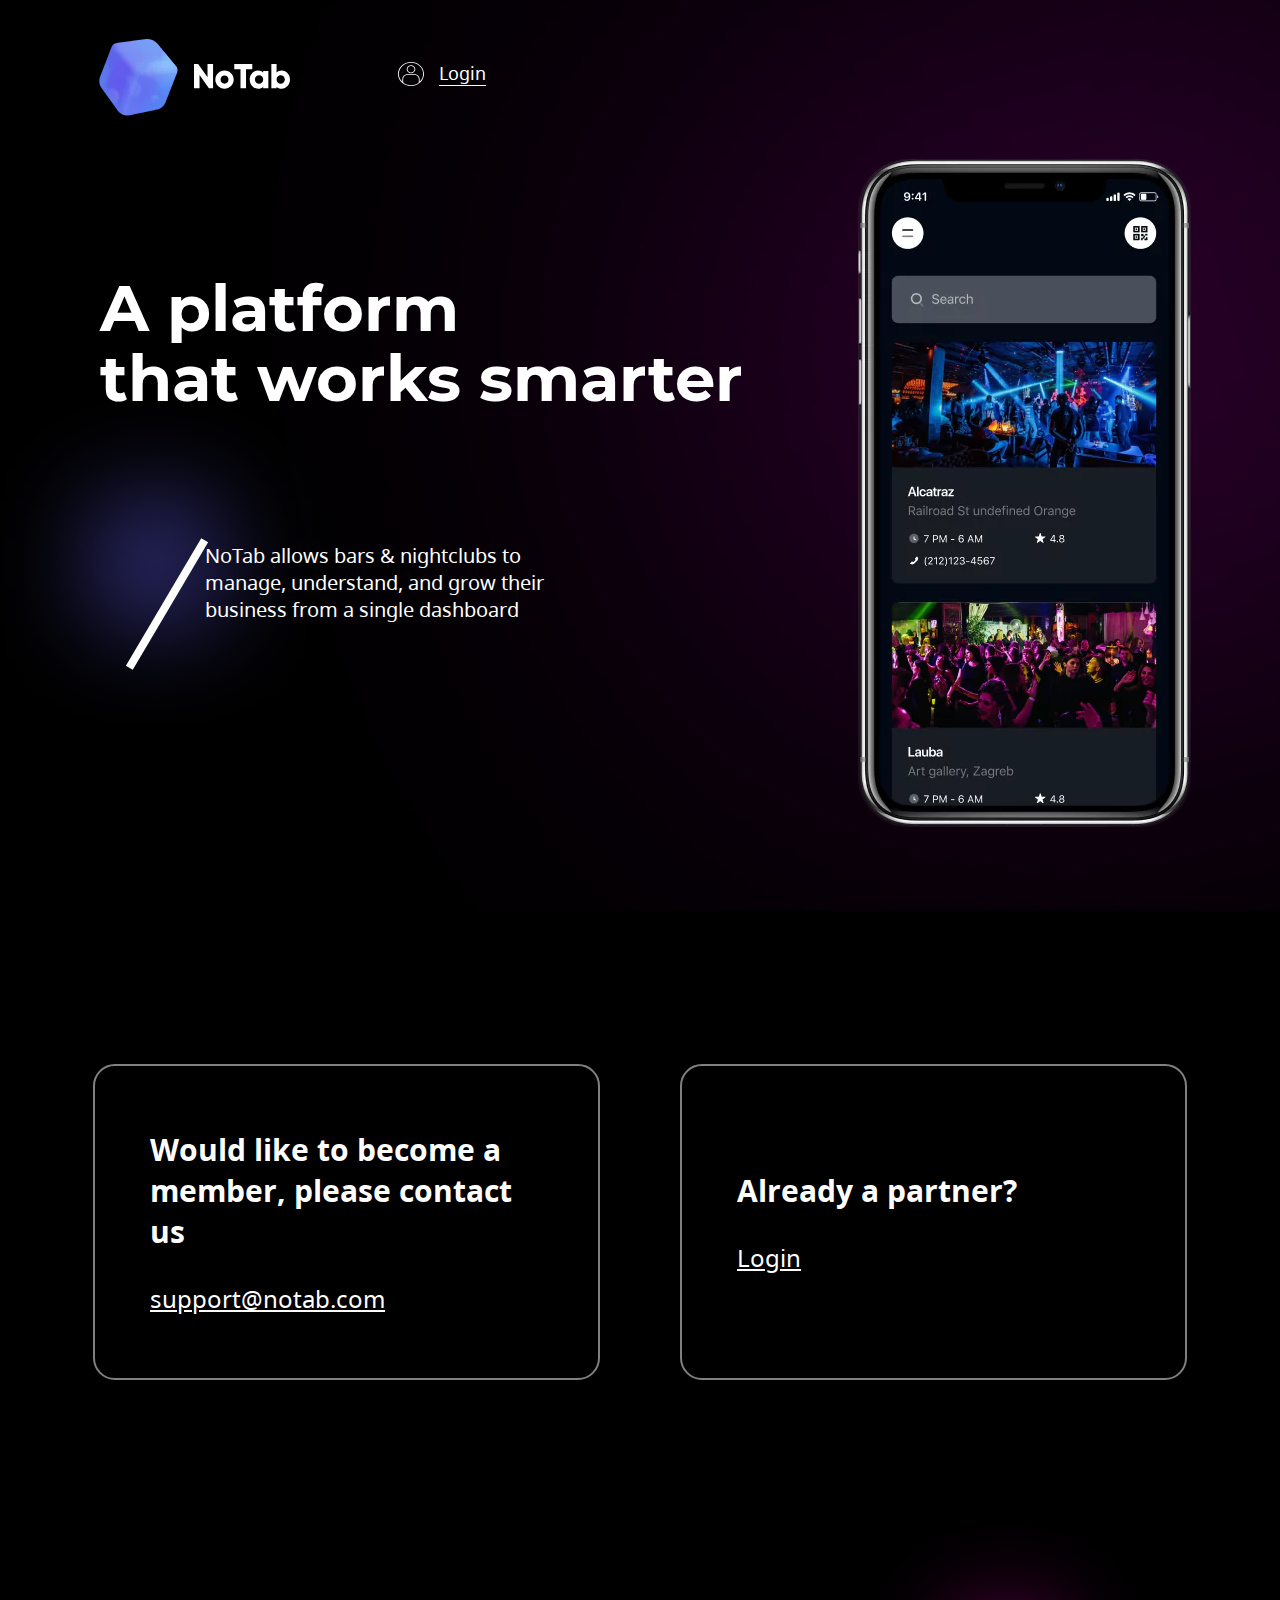
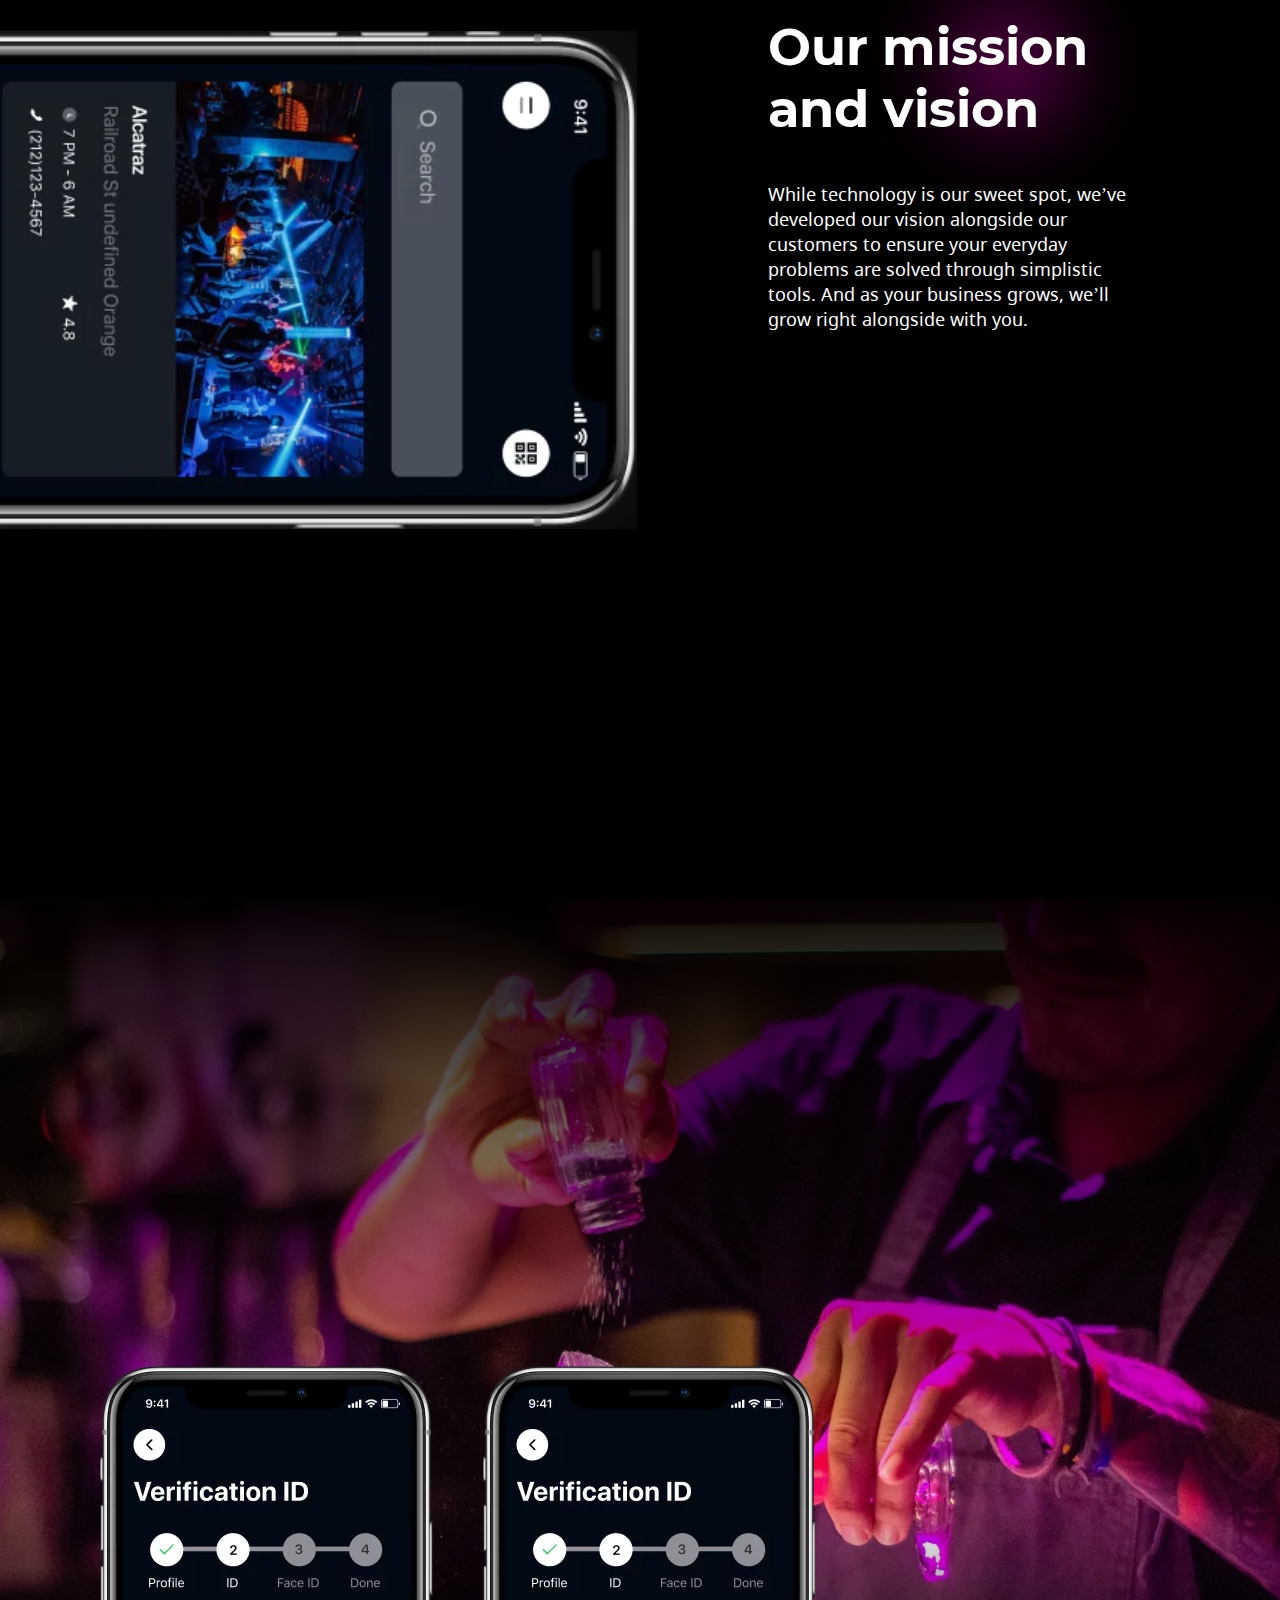
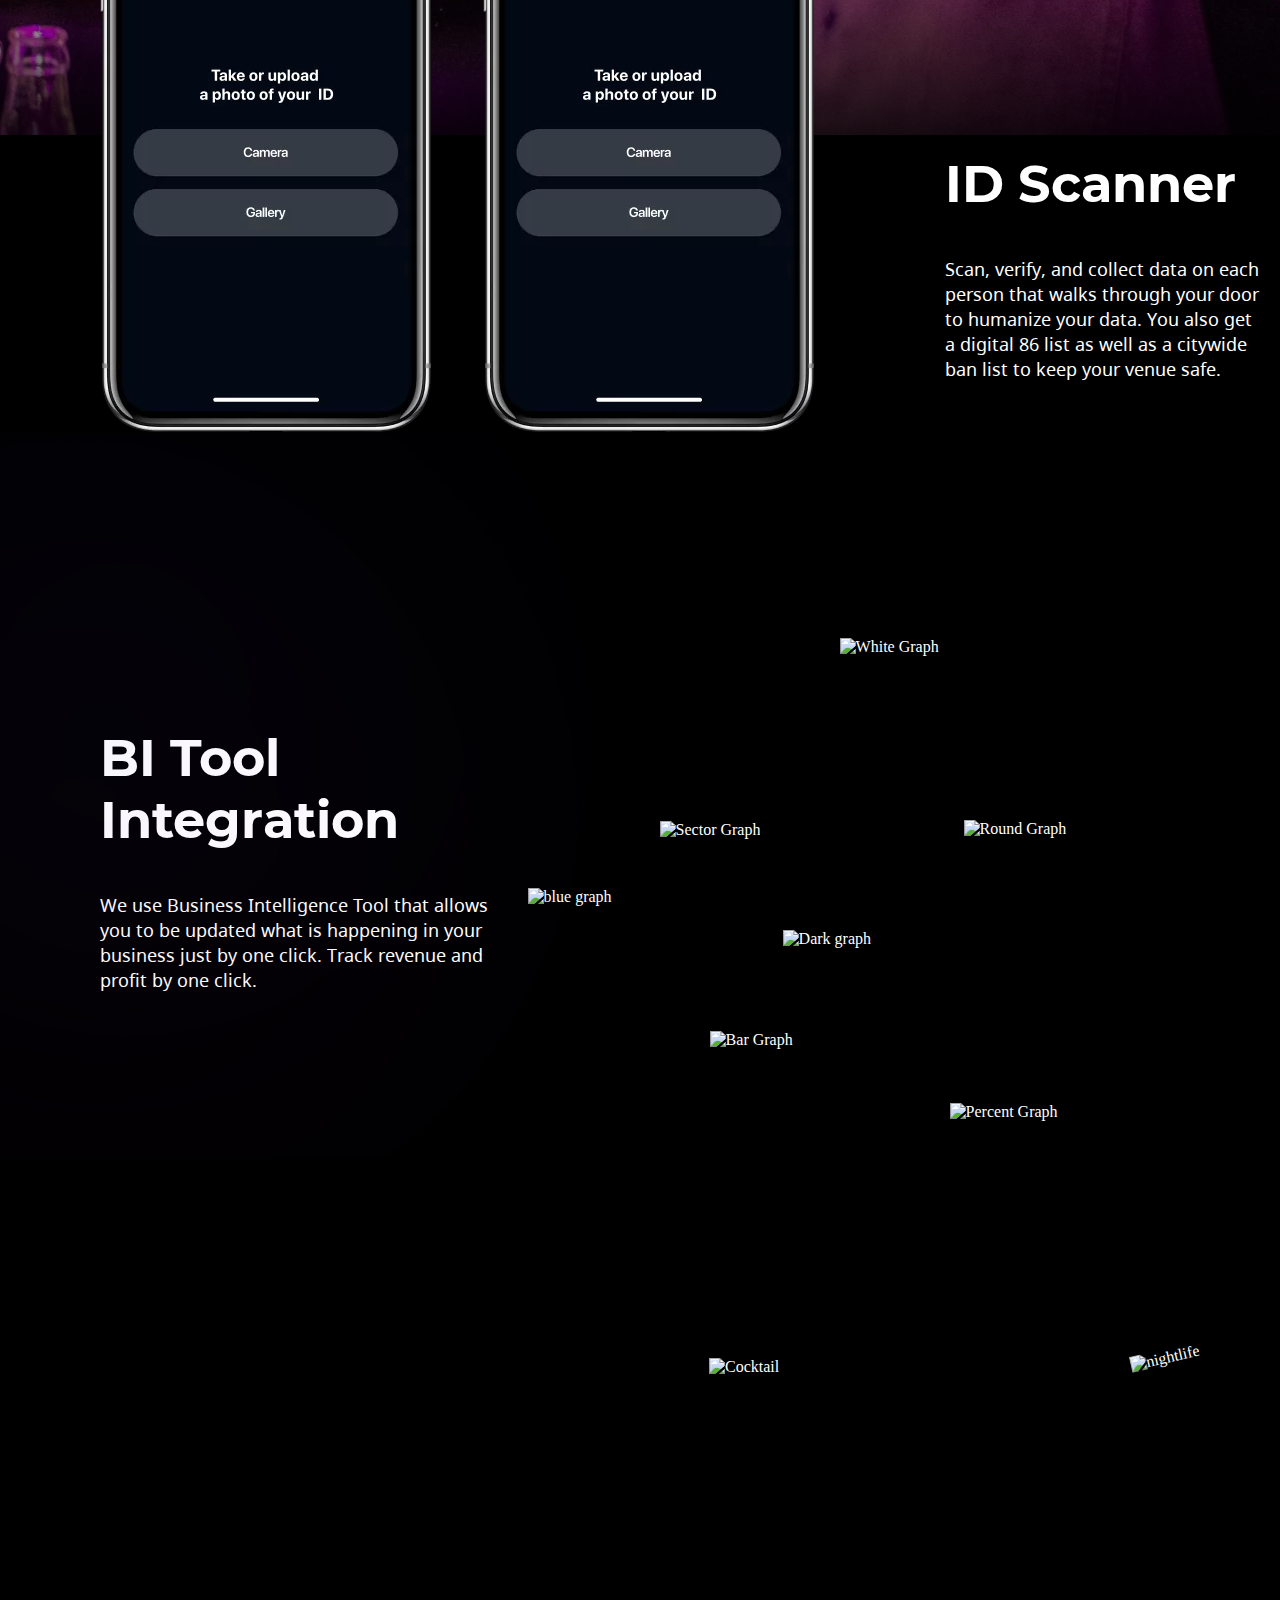
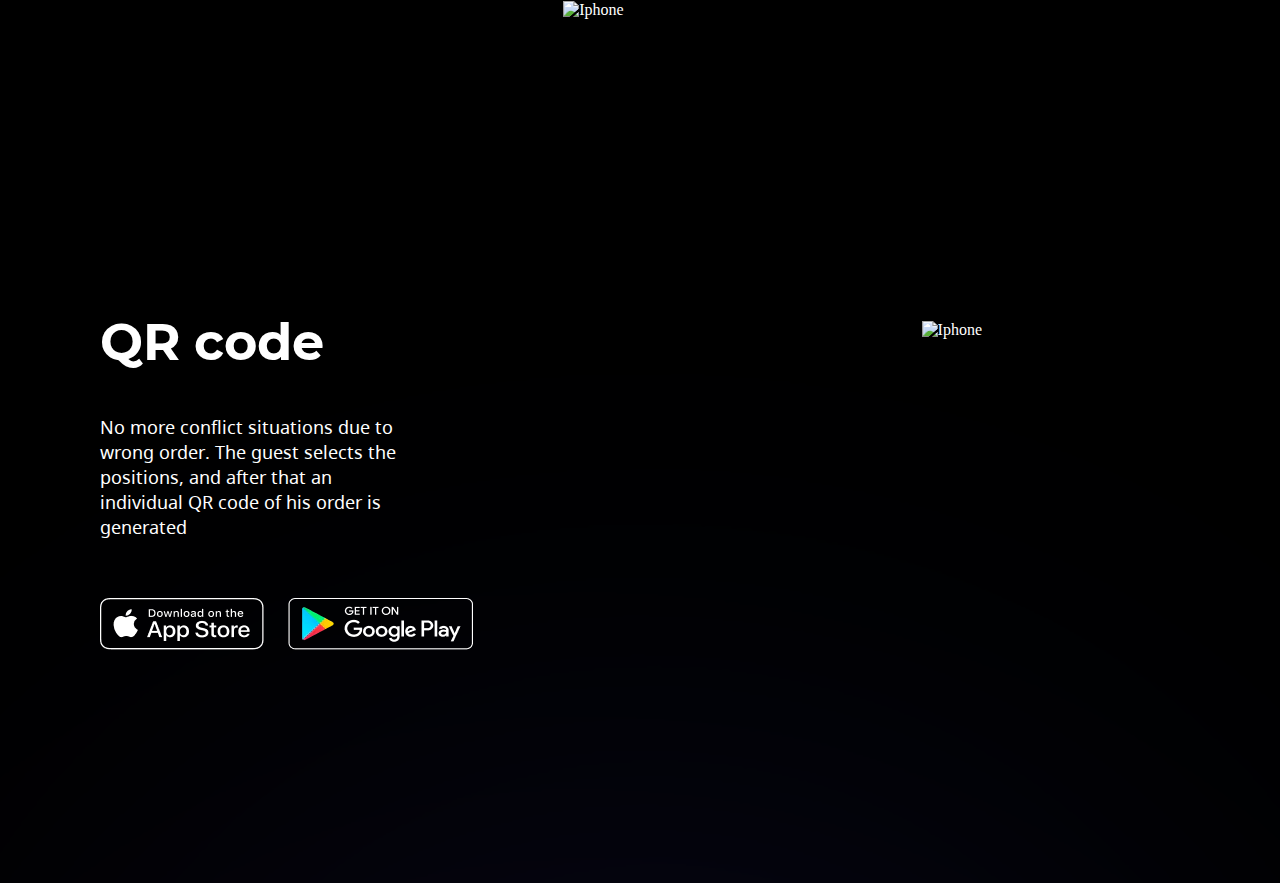
==== Index.html @ 1a08068e "generate-code ready" ====
<!DOCTYPE html>
<html lang="en">
  <head>
    <meta charset="UTF-8" />
    <meta http-equiv="X-UA-Compatible" content="IE=edge" />
    <meta name="viewport" content="width=device-width, initial-scale=1.0" />
    <link rel="stylesheet" href="./copy-landing-page/styles.css" />
    <title>Landing Page</title>
  </head>
  <body>
    <div class="wrapper">
      <div class="container">
        <header class="header">
          <div class="header__notab-block">
            <picture class="header__notab-cube">
              <source srcset="./copy-landing-page/img/cube-logo-mobile.webp" type="image/webp" media="(max-width: 992px)">
              <source srcset="./copy-landing-page/img/cube-logo.webp" type="image/webp">
              <img srcset="./copy-landing-page/img/cube-logo.png" alt="Cube">
          </picture>
          <img 
            class="header__name" 
            src="./copy-landing-page/img/logo.svg"
          ></img>
          </div>    
          <div class="header__login">
            <img
              class="header__login-logo"
              src="./copy-landing-page/blocks/header/login-logo.svg"
            />
            <a class="header__login-link" href="#">Login</a>            
          </div>
        </header>
        <main class="main">
          <section class="home">
            <div class="home__line"></div>
            <div class="home__round-blur"></div>
            <div class="home__wrong-shape-blur"></div>
            <div class="home__text text">
              <h1 class="text__title text__title_athome">A platform<br>that works smarter</h1>
              <p class="text__subtitle text__subtitle_athome">
                NoTab allows bars & nightclubs to manage, understand, and grow their
                business from a single dashboard
              </p>
            </div>
            <div class="home__iphone">
              <picture>
                <source srcset="./copy-landing-page/img/iphone-home-mobile.webp" media="(max-width: 767px)" type="image/webp">              
                <source srcset="./copy-landing-page/img/iphone-home.webp" type="image/webp">
                <img src="./copy-landing-page/img/iphone-home.png" alt="iphone" />
              </picture>
            <h2 class="home__download-caption">DOWNLOAD OUR APP</h2>
            <div class="home_stores app-links">
              <div class="applinks__appstore">
                <picture>
                  <source srcset="./copy-landing-page/img/appstore-mobile.webp" media="(max-width: 479px)" type="image/webp">              
                  <source srcset="./copy-landing-page/img/appstore.webp" type="image/webp">
                  <img src="./copy-landing-page/img/appstore.png" alt="appstore" />
                </picture>
              </div>
              <div class="app-links__googleplay">
                <picture>
                  <source srcset="./copy-landing-page/img/googleplay-mobile.webp" media="(max-width: 479px)" type="image/webp">              
                  <source srcset="./copy-landing-page/img/googleplay.webp" type="image/webp">
                  <img src="./copy-landing-page/img/googleplay.png" alt="googleplay" />
                </picture>
              </div>
            </div>            
          </section>
          <section class="partnership">
            <div class="contact">
              <h2 class="contact__title">Would like to become
                a member, please contact us</h2>
              <a class="contact__link" href="#">support@notab.com</a>
            </div>
            <div class="contact">
              <h2 class="contact__title" >Already a partner? </h2>
              <a class="contact__link" href="#">Login</a>
            </div>
          </section>
          <section class="mission">
            <div class="misson__text text">
              <div class="mission__round-blur"></div>
              <h2 class="text__title text__title_atmission">Our mission and vision</h2>
              <p class="text__subtitle text__subtitle_atmission">
                While technology is our sweet spot, we’ve developed our vision alongside
                our customers to ensure your everyday problems are solved through simplistic tools. And as your business grows, we’ll grow right alongside with you. 
              </p>
            </div>
            <div class="mission__iphone">
              <picture>
                <source srcset="./copy-landing-page/img/iphone-mission-mobile.png" media="(max-width: 767px)" type="image/webp">              
                <source srcset="./copy-landing-page/img/iphone-missionwebp.webp" type="image/webp">
                <img src="./copy-landing-page/img/iphone-mission.png" alt="iphone" />
              </picture>
            </div>
          </section>
          <section class="scanner"> 
            <div class="scanner__blur-layer"></div>          
            <div class="scanner__barman">
              <picture>
                <source srcset="./copy-landing-page/img/id-scaner-mobile.webp" media="(max-width: 454px)" type="image/webp">              
                <source srcset="./copy-landing-page/img/id-scaner.webp" type="image/webp">
                <img src="./copy-landing-page/img/id-scaner.png" alt="Bartender" />
              </picture>
            </div>
            <div class="scanner__iphone-verification">
              <picture>           
                <source srcset="./copy-landing-page/img/scanner-aiphone-validation.webp" media="(max-width: 767px)" type="image/webp">   
                <source srcset="./copy-landing-page/img/id-scanner-iphone-1.webp" type="image/webp">
                <img src="./copy-landing-page/img/id-scanner-iphone-1.png" alt="iphone" />
              </picture>
            </div>
            <div class="scanner__iphone-success">
              <picture>
                <source srcset="./copy-landing-page/img/scanner-iphone-success.webp" media="(max-width: 767px)" type="image/webp">   
                <source srcset="./copy-landing-page/img/id-scanner-iphone-1.webp" type="image/webp">
                <img src="./copy-landing-page/img/id-scanner-iphone-2.png" alt="iphone" />
              </picture>
            </div>           
            <div class="text text_at_scanner">
              <h2 class="text__title ">ID Scanner</h2>
              <p class="text__subtitle text__subtitle_at_scanner">
                Scan, verify, and collect data on each person that walks through your door
                to humanize your data. You also get
                a digital 86 list as well as a citywide ban list to keep your venue safe. 
              </p>
            </div>                        
          </section> 
          <section class="bi-tool">
            <div class="bi-tool__text text">
              <div class="bi-tool__blur"></div>
              <h2 class="text__title text__title_at_bi">BI Tool Integration</h2>
              <p class="text__subtitle text__subtitle_at_bi">
                We use Business Intelligence Tool that allows you to be updated what is happening in your business just by one click. Track revenue and profit by one click.
              </p>
            </div>            
            <div class="bi-tool__graph-wrapper">
              <div class="bi-tool__graphics">
                <picture class="bi-tool__blue-graph">
                  <source srcset="./copy-landing-page/img/bi-blue.webp" type="image/webp">
                  <img src="./copy-landing-page/img/bi-blue.png" alt="blue graph" />
                </picture>
                <picture class="bi-tool__dark-graph">
                  <source srcset="./copy-landing-page/img/bi-dark-mobile.webp" media="(max-width: 767px)" type="image/webp">   
                  <source srcset="./copy-landing-page/img/bi-dark.webp" type="image/webp">
                  <img src="./copy-landing-page/img/bi-dark.png" alt="Dark graph" />
                </picture>
                <picture class="bi-tool__bar-graph">
                  <source srcset="./copy-landing-page/img/bi-gisto-mobile.png" media="(max-width: 767px)" type="image/webp">   
                  <source srcset="./copy-landing-page/img/bi-gisto.webp" type="image/webp">
                  <img src="./copy-landing-page/img/bi-gisto.png" alt="Bar Graph" />
                </picture>
                <picture class="bi-tool__percent-graph">
                  <source srcset="./copy-landing-page/img/bi-percent-mobile.webp" media="(max-width: 767px)" type="image/webp">   
                  <source srcset="./copy-landing-page/img/bi-percent.webp" type="image/webp">
                  <img src="./copy-landing-page/img/bi-percent.png" alt="Percent Graph" />
                </picture>   
                <picture class="bi-tool__round-graph">
                  <source srcset="./copy-landing-page/img/bi-round-mobile.webp" media="(max-width: 767px)" type="image/webp">    
                  <source srcset="./copy-landing-page/img/bi-round.webp" type="image/webp">
                  <img src="./copy-landing-page/img/bi-round.png" alt="Round Graph" />
                </picture>
                <picture class="bi-tool__sector-graph">
                  <source srcset="./copy-landing-page/img/bi-sector-mobile.webp" media="(max-width: 767px)" type="image/webp">    
                  <source srcset="./copy-landing-page/img/bi-sector.webp" type="image/webp">
                  <img src="./copy-landing-page/img/bi-sector.png" alt="Sector Graph" />
                </picture>
                <picture class="bi-tool__white-graph">
                  <source srcset="./copy-landing-page/img/bi-white-mobile.webp" media="(max-width: 767px)" type="image/webp">    
                  <source srcset="./copy-landing-page/img/bi-white.webp" type="image/webp">
                  <img src="./copy-landing-page/img/bi-white.png" alt="White Graph" />
                </picture> 
              </div>
            </div> 
          </section>
          <section class="qr-code">
            <div class="qr-code__background">
              <div class="qr-code__gradient"></div>
              <div class="qr-code__party">
                <picture>
                  <source srcset="./copy-landing-page/img/qr-code-party-mobile.webp" media="(max-width: 560px)" type="image/webp">              
                  <source srcset="./copy-landing-page/img/qr-code-party.webp" type="image/webp">
                  <img src="./copy-landing-page/img/qr-code-party.png" alt="party" />
                </picture>
              </div>
              <div class="qr-code__cocktail">
                <picture>
                  <source srcset="./copy-landing-page/img/qr-code-cocktail-mobile.webp" media="(max-width: 560px)" type="image/webp">              
                  <source srcset="./copy-landing-page/img/qr-code-cocktail.webp" type="image/webp">
                  <img src="./copy-landing-page/img/qr-code-cocktail.png" alt="Cocktail" />
                </picture>
              </div>
              <div class="qr-code__night-life">
                <img src="./copy-landing-page/img/qr-code-nightlife.svg" alt="nightlife" />
              </div>
            </div>
            <div class="qr-code__description">
              <div class="text text_at_qr-code">
                <h2 class="text__title">QR code</h2>
                <p class="text__subtitle">
                  No more conflict situations due to wrong order. The guest selects the positions, and after that an individual QR code of his order is generated
                </p>                      
              </div>
              <div class="qr-code__stores app-links">
                <div class="applinks__appstore">
                  <picture>
                    <source srcset="./copy-landing-page/img/appstore-mobile.webp" media="(max-width: 479px)" type="image/webp">              
                    <source srcset="./copy-landing-page/img/appstore.webp" type="image/webp">
                    <img src="./copy-landing-page/img/appstore.png" alt="appstore" />
                  </picture>
                </div>
                <div class="app-links__googleplay">
                  <picture>
                    <source srcset="./copy-landing-page/img/googleplay-mobile.webp" media="(max-width: 479px)" type="image/webp">              
                    <source srcset="./copy-landing-page/img/googleplay.webp" type="image/webp">
                    <img src="./copy-landing-page/img/googleplay.png" alt="googleplay" />
                  </picture>
                </div>
              </div>  
            </div>
            <div class="qr-code__iphone-payment">
              <picture>
                <source srcset="./copy-landing-page/img/qr-code-iphone-1-mobile.webp" media="(max-width: 767px)" type="image/webp">              
                <source srcset="./copy-landing-page/img/qr-code-iphone-1.webp" type="image/webp">
                <img src="./copy-landing-page/img/qr-code-iphone-1.png" alt="Iphone" />
              </picture>
            </div>
            <div class="qr-code__iphone-coocking">
              <picture>
                <source srcset="./copy-landing-page/img/qr-code-iphone-2-mobile.webp" media="(max-width: 767px)" type="image/webp">              
                <source srcset="./copy-landing-page/img/qr-code-iphone-2.webp" type="image/webp">
                <img src="./copy-landing-page/img/qr-code-iphone2.png" alt="Iphone" />
              </picture>
            </div>
          </section>
          <section class="generate-code">
            <div class="generate-code__gradient"></div>
            <div></div>
            <div class="generate-code__notab">
              <img src="./copy-landing-page/img/generate-code-background.svg"/>
            </div>            
            <img class="generate-code__arrow" src="./copy-landing-page/img/generate-code-arrow.svg"/>
            <h2 class="generate-code__scan-text">Scan QR-code</h2>
            <div class="generate-code__iphone">
              <picture>
                <source srcset="./copy-landing-page/img/generate-qr-code-iphone-mobile.webp" media="(max-width: 767px)" type="image/webp">              
                <source srcset="./copy-landing-page/img/generate-qr-code-iphone.webp" type="image/webp">
                <img src="./copy-landing-page/img/generate-qr-code-iphone.png" alt="Iphone" />
              </picture>
            </div>
            <div class="text text_at_generate-code">
              <h2 class="text__title text__title_at_generate-code">Generate your QR-code</h2>
              <p class="text__subtitle text__subtitle_at_generate-code">
                The guest QR code is scanned
                by the staff and automatically sent
              </p>                      
            </div>
          </section>
          <section class=""></section>     
        </main>
        <footer></footer>
      </div>
    </div>
  </body>
</html>
---- copy-landing-page/styles.css ----
@import url("./generic/normalize.css");
@import url("./generic/fonts.css");
/* @import url("./blocks/container/container.css");
@import url("./blocks/app-links/__link/app-links__link.css");
@import url("./blocks/app-links/__appstore/stores__appstore.css");
@import url("./blocks/app-links/__googleplay/stores__googleplay.css");
@import url("/copy-landing-page/blocks/app-links/app-links.css");

@import url("./blocks/header/header.css");
@import url("./blocks/header/__login-logo/header__login-logo.css");
@import url("./blocks/header/__login/header__login.css");
@import url("./blocks/header/__name/header__name.css");
@import url("./blocks/header/__notab-logo/header__hotab-logo.css");
@import url("./blocks/header/__notab/header__notab.css");
@import url("./blocks/header/__login-link/header__login-link.css");

@import url("./blocks/home/home.css");
@import url("./blocks/home/__header/home__header.css");
@import url("./blocks/home/__round-blur/home__round-blur.css");
@import url("./blocks/home/__line/home__line.css");
@import url("./blocks/home/__description/home__description.css");
@import url("./blocks/home/__iphone/home__iphone.css");
@import url("./blocks/home/__wrong-shape-blur/home__wrong-shape-blur.css");
@import url("./blocks/home/__download/home__download.css");
@import url("./blocks/home/__stores/home__stores.css"); */

.wrapper {
  min-height: 100%;
  overflow: hidden;
  background-color: #000000;
  box-sizing: border-box;
}

.container {
  max-width: 1440px;
  margin: 0 auto;
  background-color: #000000;
  color: #ffffff;
  overflow: hidden;
}
/* --COMMON---------------------------------------------------------- */
.text {
  z-index: 5;
  grid-area: text;
}
.text__title {
  font-family: "Montserrat";
  font-style: normal;
  font-weight: 700;
  margin-top: 0px;
  font-size: 51px;
  line-height: 62px;
}
@media screen and (max-width: 767px) {
  .text__title {
    font-size: 24px;
    line-height: 29px;
  }
}

.text__subtitle {
  font-family: "Noto Sans";
  font-style: normal;
  font-weight: 400;
  margin-top: 23px;
  font-size: 18px;
  line-height: 25px;
  color: #ffffff;
}
@media screen and (max-width: 767px) {
  .text__subtitle {
    margin-top: 24px;
    font-size: 16px;
    line-height: 22px;
  }
}

.app-links {
  grid-area: stores;
  display: flex;
  z-index: 5;
}

@media screen and (max-width: 479px) {
  .app-links {
    flex-direction: column;
    justify-content: center;
    align-items: center;
    font-size: 16px;
    line-height: 22px;
  }
}

.app-links__appstore {
  width: 164px;
  height: 52px;
  margin: 0 24px;
}

@media screen and (max-width: 992px) {
  .app-links__appstore {
    width: 185px;
    height: 60px;
    margin: 0 5px;
  }
}

@media screen and (max-width: 479px) {
  .app-links__appstore {
    width: 185px;
    height: 60px;
  }
}

.app-links__googleplay {
  width: 184.5px;
  height: 51.33px;
  margin: 0 24px;
}

@media screen and (max-width: 992px) {
  .app-links__googleplay {
    width: 185px;
    height: 60px;
    margin: 0 5px;
  }
}

@media screen and (max-width: 479px) {
  .app-links__googleplay {
    margin: 24px;
    width: 185px;
    height: 60px;
  }
}
/* --header------------------------------------ */
.header {
  z-index: 25;
  width: 100%;
  left: 0;
  top: 0;
  min-height: 130px;
  display: flex;
}

@media screen and (max-width: 992px) {
  .header {
    justify-content: space-between;
  }
}

.header__notab-block {
  z-index: 10;
  display: flex;
  justify-content: flex-start;
  align-items: center;
  margin: 23px 0 0 85px;
}

@media screen and (max-width: 992px) {
  .header__notab-block {
    margin-left: 15px;
    margin: 5px 0 0 15px;
    justify-content: space-between;
  }
}

.header__notab-cube {
  height: 107px;
  width: 109px;
}

@media screen and (max-width: 992px) {
  .header__notab-cube {
    height: 53px;
    width: 52px;
  }
}

.header__name {
  height: 25px;
  width: 96px;
}

@media screen and (max-width: 992px) {
  .header__name {
    height: 12px;
    width: 46px;
  }
}

.header__login {
  z-index: 10;
  display: flex;
  align-items: center;
  margin: 18px 0 0 108px;
}

@media screen and (max-width: 992px) {
  .header__login {
    margin: 5px 0 0 15px;
  }
}

.header__login-logo {
  width: 26px;
  height: 24.99px;
}

@media screen and (max-width: 992px) {
  .header__login-logo {
    display: none;
  }
}

.header__login-link {
  text-decoration: none;
  color: #ffffff;
  font-family: "Noto Sans";
  font-style: normal;
  font-size: 18px;
  font-weight: 500;
  height: 22px;
  border-bottom: 1px solid #ffffff;
  margin: 0 15px;
}

@media screen and (max-width: 992px) {
  .header__login-link {
    font-family: "Noto Sans";
    font-size: 14px;
    line-height: 19px;
  }
}

/* --HOME------------------------------------------------ */

.home {
  overflow: hidden;
  margin: -200px 0 0 0;
  padding: 200px 0 0 0;
  position: relative;
  width: 100%;
  display: grid;
  grid-template-areas:
    "text iphone"
    "text iphone"
    ". iphone"
    "download stores";
  grid-template-columns: 1fr 40%;
}

@media screen and (max-width: 992px) {
  .home {
    grid-template-areas:
      "text iphone"
      "text iphone"
      "download download"
      "stores stores";
    grid-template-columns: 1fr 25%;
  }
}

.home__line {
  z-index: 2;
  width: 140px;
  height: 0px;
  border: 4px solid #ffffff;
  transform: rotate(120.61deg);
  position: absolute;
  left: 93px;
  top: 670px;
}

@media screen and (max-width: 1060px) {
  .home__line {
    display: none;
  }
}

.home__round-blur {
  z-index: 1;
  position: absolute;
  left: 93px;
  top: 570px;
  width: 125px;
  height: 125px;
  background: rgba(96, 92, 234, 0.5);
  filter: blur(50px);
}

@media screen and (max-width: 992px) {
  .home__round-blur {
    display: none;
  }
}
.home__wrong-shape-blur {
  width: 662px;
  height: 783px;
  left: 60%;
  top: 25px;
  position: absolute;
  background-image: url(./img/home-blur-wrong-shape.svg);
  background: rgba(250, 0, 255, 0.2);
  filter: blur(250px);
  transform: rotate(-105.26deg);
  overflow: hidden;
}

@media screen and (max-width: 992px) {
  .home__wrong-shape-blur {
    width: 363px;
    height: 474px;
    background-image: url(./img/wrong-shape-blur-mobile.svg);
    background: rgba(250, 0, 255, 0.5);
    filter: blur(250px);
    transform: rotate(-90.69deg);
  }
}

.home__iphone {
  width: 333px;
  height: 668px;
  z-index: 2;
  grid-area: iphone;
  border-radius: 50px;
  overflow: hidden;
  margin: 29px auto 83px auto;  
}

@media screen and (max-width: 767px) {
  .home__iphone {
    border-radius: 15px;
    margin: 65px auto 55px auto;
    width: 161px;
    height: 323px;
  }
}

.home__download-caption {
  grid-area: download;
  margin: 0 0 0 100px;
  font-size: 35px;
  line-height: 70px;
}

@media screen and (max-width: 992px) {
  .home__download-caption {
    margin: 0px auto 34px auto;
    font-size: 24px;
    line-height: 29px;
  }
}

.home__text {
  z-index: 2;
  margin: 143px 0 0 100px;
}

@media screen and (max-width: 992px) {
  .home__text {
    margin: 98px 15px 0 15px;
  }
}

.text__title_athome {
  font-size: 64px;
  line-height: 70px;
  color: #ffffff;  
}

@media screen and (max-width: 767px) {
  .text__title_athome {
    font-size: 35px;
    line-height: 40px;
  }
}

.text__subtitle_athome {
  font-size: 20px;
  line-height: 27px;
  margin: 129px 0 0 105px;
  max-width: 380px;
}

@media screen and (max-width: 767px) {
  .text__subtitle_athome {
    font-size: 16px;
    line-height: 22px;
    margin: 24px 0 0 0px;
  }
}

.home__stores {
  grid-area: stores;
  margin-top: 34px;
  justify-content: center;
}
/* --Partnership---------------------------------------------- */
.partnership {
  width: 100%;
  display: flex;
  flex-direction: row;
  justify-content: center;
}
@media screen and (max-width: 767px) {
  .partnership {
    flex-direction: column;
    margin-top: 45px;
  }
}
.contact {
  width: 503px;
  height: 312px;
  border: 2px solid rgba(255, 255, 255, 0.5);
  border-radius: 22px;
  display: flex;
  margin: 154px 40px 0;
  flex-direction: column;
  justify-content: center;
}

@media screen and (max-width: 767px) {
  .contact {
    width: auto;
    height: auto;
    margin: 15px;
  }
}
.contact__title {
  font-family: "Noto Sans";
  font-style: normal;
  font-weight: 700;
  font-size: 30px;
  line-height: 41px;
  color: #ffffff;
  margin: 0 73px 30px 55px;
}
@media screen and (max-width: 767px) {
  .contact__title {
    font-size: 24px;
    line-height: 33px;
    margin: 39px 54px 30px 33px;
  }
}
.contact__link {
  font-family: "Noto Sans";
  font-style: normal;
  font-weight: 400;
  font-size: 24px;
  line-height: 33px;
  color: #ffffff;
  margin: 0px 55px;
}

@media screen and (max-width: 767px) {
  .contact__link {
    font-size: 18px;
    line-height: 25px;
    margin: 0px 54px 40px 33px;
  }
}
/* --Mission-------------------------------- */
.mission {
  position: relative;
  width: 100%;
  overflow: hidden;
}

@media screen and (max-width: 992px) {
  .mission {
    display: flex;
    flex-direction: column;
  }
}


.mission__iphone {
  position: relative;
  border-radius: 85px;
  margin: 5px auto 115px;
  width: 498px;
  height: 999px;
  transform-origin: 0px 246px;
  transform: rotate(90deg);
}


@media screen and (max-width: 992px) {
  .mission__iphone {
    position: static;
    margin: 163px auto;
    width: 173px;
    height: 346px;
    transform: rotate(0deg);
    border-radius: 28px;
  }
}

.mission__iphone:hover {
  transform: rotate(0deg);
  transition: all 2s linear;
}

.mission__iphone img {
  position: absolute;
  width: 100%;
  height: 100%;
  top: 0;
  left: 0;
  object-fit: cover;
}

.misson__text {
  z-index: 5;
  width: 358px;
  height: 322px;
  position: absolute;
  top: 236px;
  left: 60%;
  transition: left 2s linear;
}

@media screen and (max-width: 992px) {
  .misson__text {
    position: static;
    width: auto;
    height: auto;
    top: auto;
    left: auto;
    margin: 95px 15px 0 15px;
  }
}

.misson__text:hover {
  left: 100%;
}

.text__title {
}
.text__title_atmission {
  z-index: 5;
  margin-top: 0px;
  font-size: 51px;
  line-height: 62px;
}

@media screen and (max-width: 992px) {
  .text__title_atmission {
    font-size: 24px;
    line-height: 29px;
  }
}

.text__subtitle {
}
.text__subtitle_atmission {
  margin-top: 23px;
  font-size: 18px;
  line-height: 25px;
}
@media screen and (max-width: 992px) {
  .text__subtitle_atmission {
    font-size: 16px;
    line-height: 22px;
  }
}
.mission__round-blur {
  z-index: -1;
  position: absolute;
  left: 197px;
  top: 7px;
  width: 85px;
  height: 85px; 
  background: #F101BF;
  opacity: 0.7;
  filter: blur(50px);
}
@media screen and (max-width: 992px) {
  .mission__round-blur {
    left: 15px;
    top: 95px;
  }
}
/* --Scanner------------------------------------- */
.scanner {
  position: relative;
  display: grid;
  grid-template-areas:
  "verification success text-scanner";
  grid-template-columns: 1fr 1fr 44%;
}
@media screen and (max-width: 1260px) {
  .scanner {
    grid-template-areas:
    "text-scanner text-scanner"
    "verification success";
    grid-template-columns: 1fr 1fr;
  }
}
@media screen and (max-width: 767px) {
  .scanner {
    grid-template-areas:
    "text-scanner"
    "verification"
    "success";
    grid-template-columns: 1fr;
  }
}
.scanner__blur-layer{
  position: absolute;
  top: 0;
  left: 0%;
  z-index: 2;
  width: 1440px;
  height: 1060px;
  background: linear-gradient(179.83deg, #000000 -3.1%, rgba(0, 0, 0, 0) 56.76%, #000000 83.92%);
}
@media screen and (max-width: 454px) {
  .scanner__blur-layer {
    width: 457px;
    height: 300px;
    background: linear-gradient(179.83deg, #000000 -1.85%, rgba(0, 0, 0, 0.67) 11.21%, rgba(0, 0, 0, 0) 54.71%, #000000 83.92%);                                                      
  }
}
.scanner__barman {
  z-index: 1;
  position: absolute;
  width: 1440px;
  height: 836px;
  left: 50%;
  transform: translateX(-50%);
}
@media screen and (max-width: 454px) {
  .scanner__barman {
    width: 454px;
    height: 263px;
  }
}
.scanner__barman img {
  position: absolute;
  width: 100%;
  height: 100%;
  top: 0;
  left: 0;
  object-fit: cover;
}
.scanner__iphone-verification {
  width: 333x;
  height: 667px;
  z-index: 3;
  grid-area: verification;
  margin: 467px 0px 0px 100px;
}
@media screen and (max-width: 1260px) {
  .scanner__iphone-verification {
    margin: 70px auto 0px;
  }
}
@media screen and (max-width: 454px) {
  .scanner__iphone-verification {
    margin-top: 70px;
    width: 287px;
    height: 576px;
  }
}
.scanner__iphone-success {  
  width: 333x;
  height: 667px;
  z-index: 3;
  grid-area: success;
  margin: 467px 0px 0px 50px;
}
@media screen and (max-width: 1260px) {
  .scanner__iphone-success {
    margin: 70px auto 0px;
  }
}
@media screen and (max-width: 454px) {
  .scanner__iphone-success {
    margin-top: 55px;
    width: 287px;
    height: 576px;
  }
}
@media screen and (max-width: 1260px) {
  .text_at_scanner {
    grid-area: text-scanner;
    margin: 100px 100px 0px 100px;
    max-width: 815px;
  }
}
.text_at_scanner {
  z-index: 3;
  grid-area: text-scanner;
  margin: 854px 0px 0px 129px;
  max-width: 316px;
}
@media screen and (max-width: 1260px) {
  .text_at_scanner {
    grid-area: text-scanner;
    margin: 100px 100px 0px 100px;
    max-width: 815px;
  }
}
@media screen and (max-width: 454px) {
  .text_at_scanner {
    margin: 234px 15px 0;
  }
}

.text__subtitle_at_scanner {
  max-width: 316px;
}

/* --BI-Tool------------------------------------ */
.bi-tool {
  display: flex;
  overflow: hidden;
}
@media screen and (max-width: 767px) {
  .bi-tool {
    flex-direction: column;
  }
}
.bi-tool__text {
  z-index: 3;
  position: relative;
  width: 34.5%;
  margin: 294px 0 0 100px;
}
@media screen and (max-width: 1060px) {
  .bi-tool__text  {
    margin-left: 15px;
  }
}
@media screen and (max-width: 767px) {
  .bi-tool__text {
    width: auto;
    margin: 144px 15px 0 15px;
  }
}
.bi-tool__blur{
  position: absolute;
  top: -190px;
  left: -211px;
  width: 426px;
  height: 438px;
  background: linear-gradient(12.08deg, #F101BF 2.82%, #0066FF 97.06%);
  opacity: 0.1;
  filter: blur(250px);
  transform: rotate(5.78deg);
}
@media screen and (max-width: 767px) {
  .bi-tool__blur {
    display: none;
  }
}
.text__title_at_bi { 
  margin-top: 0px;
  font-size: 51px;
  line-height: 62px;  
}
@media screen and (max-width: 767px) {
  .text__title_at_bi {
    font-size: 24px;
    line-height: 29px;
  }
}
@media screen and (max-width: 767px) {
  .text__subtitle_at_bi {
    font-size: 16px;
    line-height: 22px;
  }
}

.bi-tool__graph-wrapper{
  position: relative;
  width: 743px;
  height: 520px;
  margin: 205px 100px 0 0;
}
@media screen and (max-width: 767px) {
  .bi-tool__graph-wrapper {
    width: 543px;
    height: 281px;
    left: 50%;
    transform: translateX(-50%);
    margin-top: 30px;
  }
} 
.bi-tool__graphics {
  width: 100%;
  height: 100%;
  position: absolute;
  top: 0;
  left: 0;  
}

.bi-tool__blue-graph {  
  position: absolute;
  margin: 250px 0 0 25px; 
  width: 192px;
  height: 114px;
}
@media screen and (max-width: 767px) {
  .bi-tool__blue-graph {
    display: none;
  }
}
.bi-tool__dark-graph {
  position: absolute;
  margin: 292px 0 0 280px;
  z-index: 2;
  width: 194px;
  height: 118px;
}
@media screen and (max-width: 767px) {
  .bi-tool__dark-graph {
    margin: 49px 0 0 293px;
    width: 91px;
    height: 55px;
  }
}
.bi-tool__bar-graph {
  position: absolute;
  margin: 393px 0 0 207px;
  width: 194px;
  height: 118px;
}
@media screen and (max-width: 767px) {
  .bi-tool__bar-graph {
    margin: 49px 0 0 293px;
    width: 91px;
    height: 55px;
  }
}
.bi-tool__percent-graph {
  position: absolute;
  margin: 465px 0 0 447px;
  width: 281px;
  height: 56px;
}
@media screen and (max-width: 767px) {
  .bi-tool__percent-graph {
    margin: 187px 0 0 247px;
    width: 296px;
    height: 59px;
  }
}
.bi-tool__round-graph {
  position: absolute;
  margin: 182px 0 0 461px;
  width: 182px;
  height: 193px;
}
@media screen and (max-width: 767px) {
  .bi-tool__round-graph {
    margin: 0px 0 0 383px;
    width: 86px;
    height: 91px;
  }
}
.bi-tool__sector-graph {
  position: absolute;
  margin: 183px 0 0 157px;
  width: 233x;
  height: 45px;
}
@media screen and (max-width: 767px) {
  .bi-tool__sector-graph {
    margin: 43px 0 0 120px;
    width: 109px;
    height: 21px;
  }
}
.bi-tool__white-graph {
  position: absolute;
  margin: 0px 0 0 337px;
  width: 252px;
  height: 150px;
}
@media screen and (max-width: 767px) {
  .bi-tool__white-graph {
    margin: 129px 0 0 55px;
    width: 145px;
    height: 86px;
  }
}
/* --QR-Code---------------------------------------- */
.qr-code {
  position: relative;
  width: 100%;
  overflow: hidden;
  display: grid;
  grid-template-columns: 44% 28% 28%;
  grid-template-rows: 443px 310px 310px 1fr;
  grid-template-areas: 
  ". . ."
  ". iphone-1 ."
  "description iphone-1 iphone-2"
  ". . iphone-2";
}
@media screen and (max-width: 992px) {
  .qr-code {
    grid-template-columns: 33.3% 33.3% 33.3%;
    grid-template-areas: 
  ". . ."
  ". iphone-1 ."
  ".iphone-1 iphone-2"
  "description description iphone-2";
  }
}
@media screen and (max-width: 560px) {
  .qr-code {
    grid-template-columns: 100%;
    grid-template-rows: auto;
    grid-template-areas: 
  "description"
  "iphone-1"
  "iphone-2"
 ;
  }
}
.qr-code__background {
  position: absolute;
  width: 1440px;
  height: 687px;
  top: 200px;
  left: 50%;
  transform: translateX(-50%);
}
@media screen and (max-width: 560px) {
  .qr-code__background {
    width: 455px;
    height: 927px;
    top: 5px;
  }
}
.qr-code__gradient {
  z-index: 2;
  position: absolute;
  width: 1440px;
  height: 682px;
  top: 5px;
  left: 0;
  background: linear-gradient(179.83deg, #000000 -3.1%, rgba(0, 0, 0, 0) 56.76%, #000000 83.92%);
}
@media screen and (max-width: 560px) {
  .qr-code__gradient {
    top: 0px;
    left:50%;
    transform: translateX(-50%);
    width: 416px;
    height: 335px;
    background: linear-gradient(179.83deg, #000000 -3.1%, rgba(0, 0, 0, 0) 56.76%, #000000 83.92%);
    z-index: 2;
  }
}

.qr-code__party {
  position: absolute;
  top: 0;
  left: -33px;
  width: 811px;
  height: 606px;
}
@media screen and (max-width: 560px) {
  .qr-code__party {
    top: 0px;
    left:50%;
    transform: translateX(-50%);
    width: 375px;
    height: 311px;
    z-index: 1;
  }
}

.qr-code__cocktail {  
  position: absolute;
  top: 0;
  left: 789px;
  z-index: 3;
  width: 811px;
  height: 606px;
}
@media screen and (max-width: 560px) {
  .qr-code__cocktail {
    top: 601px;
    left: 279px;
    transform: translateX(-50%);
    width: 312px;
    height: 297px;
    z-index: 2;
  }
}

.qr-code__night-life {
  position: absolute;
  top: -17px;
  left: 1213px;
  z-index: 3;
  width: 139px;
  height: 54px;
  transform: rotate(-12.84deg)
}
@media screen and (max-width: 560px) {
  .qr-code__night-life {
    top: 709px;
    left: 117px;
    transform: translateX(-50%) scale(0.5) rotate(-12.84deg);
    width: 88px;
    height: 35px;
    z-index: 2;
  }
}
.qr-code__description {
  grid-area: description;
  display: flex;
  flex-direction: column;
  margin-left: 195px;
}
@media screen and (max-width: 1300px) {
  .qr-code__description{
    margin-left: 100px;
  }
}
@media screen and (max-width: 1200px) {
  .qr-code__description{
    margin-left: 15px;
  }
}
@media screen and (max-width: 560px) {
  .qr-code__description{
    margin: 221px 15px 0 15px;
  }
}
.text_at_qr-code{
  max-width: 315px;
  margin-bottom: 40px;
}
.qr-code__stores {
}

.qr-code__iphone-payment {
  z-index: 4;
  grid-area: iphone-1;
  width: 333px;
  height: 667px;  
}
@media screen and (max-width: 560px) {
  .qr-code__iphone-payment{ 
    margin-top: 220px; 
    width: 280.98px;
    height: 563.68px;
    justify-self: center;    
  }
}
.qr-code__iphone-coocking {
  margin-top: 10px;
  z-index: 4;
  grid-area: iphone-2;
  width: 333px;
  height: 667px;  
}
@media screen and (max-width: 560px) {
  .qr-code__iphone-coocking{
    margin-top: 50px;
    width: 280.98px;
    height: 563.68px;  
    justify-self: center; 
  }
}
/* --Generate-code------------------------------------------ */
.generate-code {    
  width: 100%;
  margin-top: -105px;
  position: relative;
}
@media screen and (max-width: 767px) {
  .generate-code {
    margin-top: 0px;
  }
}
.generate-code__gradient {  
  position: absolute;
  width: 1022px;
  height: 952px;
  left: 50%;
  transform: translateX(-50%) rotate(-0.55deg);
  z-index: 2;
  background: linear-gradient(12.08deg, #F101BF 2.82%, #0066FF 97.06%);
  opacity: 0.15;
  filter: blur(311.569px);
  border-radius: 476.034px;
}
@media screen and (max-width: 767px) {
  .generate-code__gradient { 
    width: 306px;
    height: 285px;
    top: 349px;
    background: linear-gradient(12.08deg, #F101BF 2.82%, #0066FF 97.06%);
    opacity: 0.15;
    filter: blur(93.3565px);
    border-radius: 142.636px;
  }
}
.generate-code__notab {
  position: absolute;
  width: 100vw;
  height: auto;
  top: 255px;
  left: 50%;  
  transform: translateX(-50%);
  z-index: 1;
}

@media screen and (max-width: 767px) {
  .generate-code__notab { 
    top: 422px
  }
}
.generate-code__arrow {
  position: absolute;
  width: 105px;
  height: 65px;
  top: 342px;
  left: calc(50% + 249px);
  transform: translateX(-50%);  
  z-index: 4;
}
@media screen and (max-width: 767px) {
  .generate-code__arrow { 
    top: 616px;
    left: calc(50% + 126px);
    transform: translateX(-50%) rotate(25deg);
  }
}
.generate-code__scan-text {
  position: absolute;
  min-width: 150px;
  top: 415px;
  left: calc(50% + 357px);
  transform: translateX(-50%); 
  font-family: 'Montserrat';
  font-style: normal;
  font-weight: 700;
  font-size: 21px;
  line-height: 26px; 
  z-index: 4;
}
@media screen and (max-width: 767px) {
  .generate-code__scan-text { 
    top: 700px;
    left: calc(50% + 112px);
    font-size: 18px;
    line-height: 22px;
  }
}
.generate-code__iphone { 
  position: absolute;
  top: 147px;
  left: 50%;
  transform: translateX(-50%); 
  width: 333px;
  height: 667px;  
  z-index: 4;
}
@media screen and (max-width: 767px) {
  .generate-code__iphone {
    width: 182px;
    height: 364px;
    top: 297px
  }
}

.text_at_generate-code {
  width: calc(100% - 200px);
  position: absolute;
  margin: 0 100px;
  top: 894px;
  display: flex;
  flex-direction: row;
  align-items: center;
  justify-content: space-between;
}
@media screen and (max-width: 767px) {
  .text_at_generate-code {
    width: auto;
    top: 130px;
    margin: 0 15px;
    flex-direction: column;    
  }
}

.text__title_at_generate-code {
  max-width: 381px;
}

.text__subtitle_at_generate-code {
  margin-top: 0px;
  max-width: 292px;
}
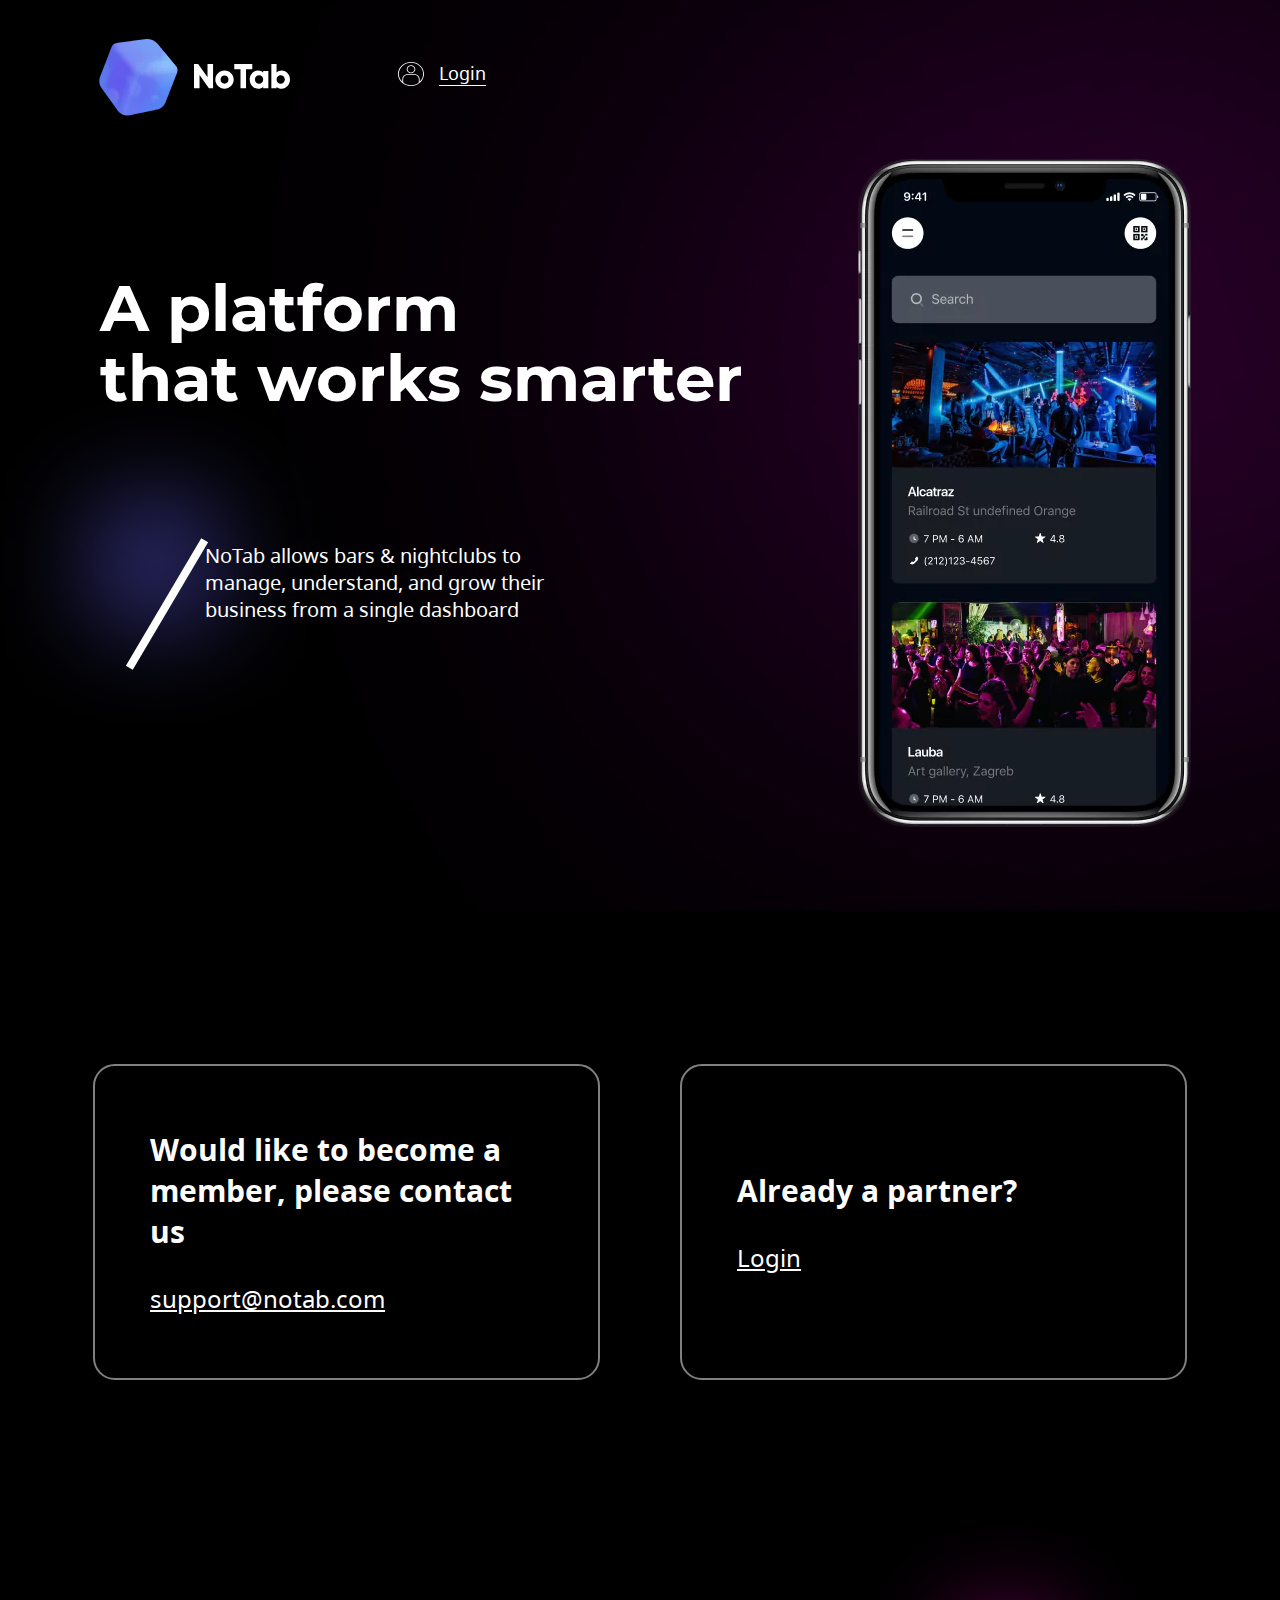
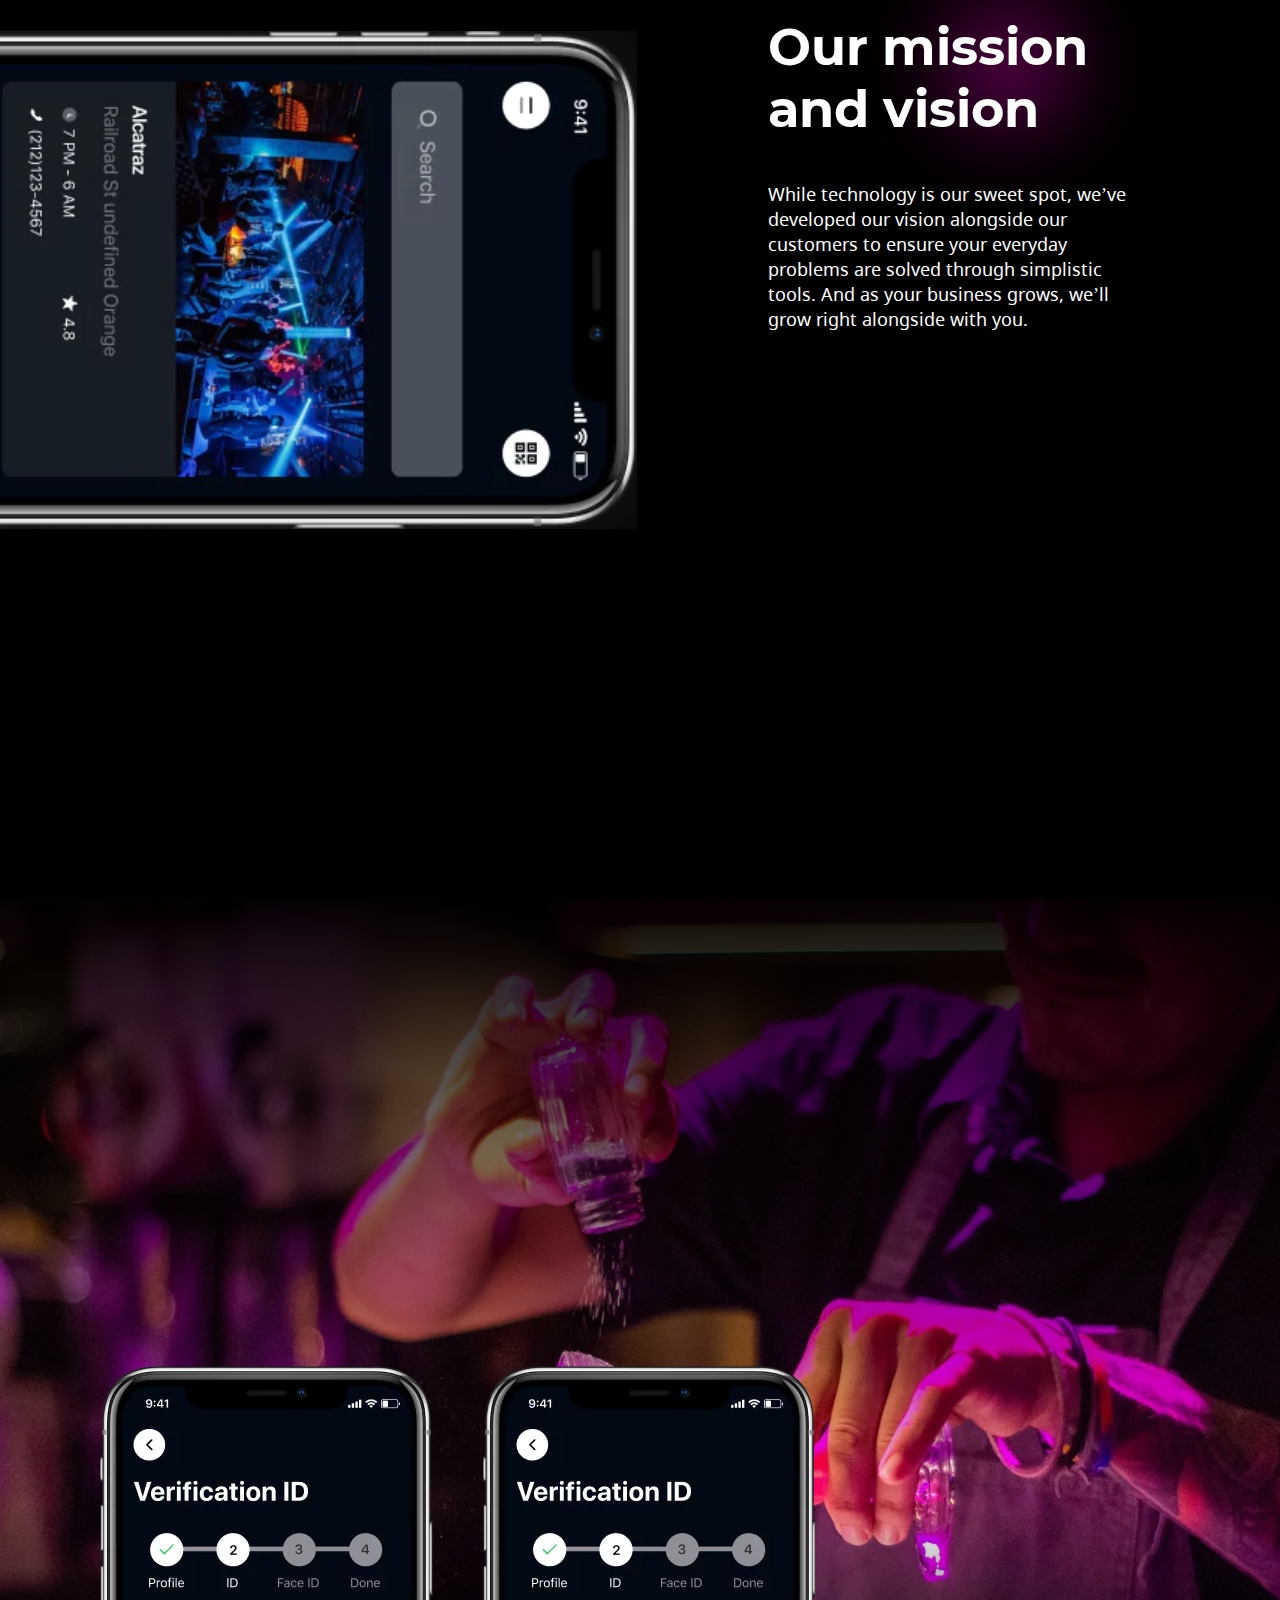
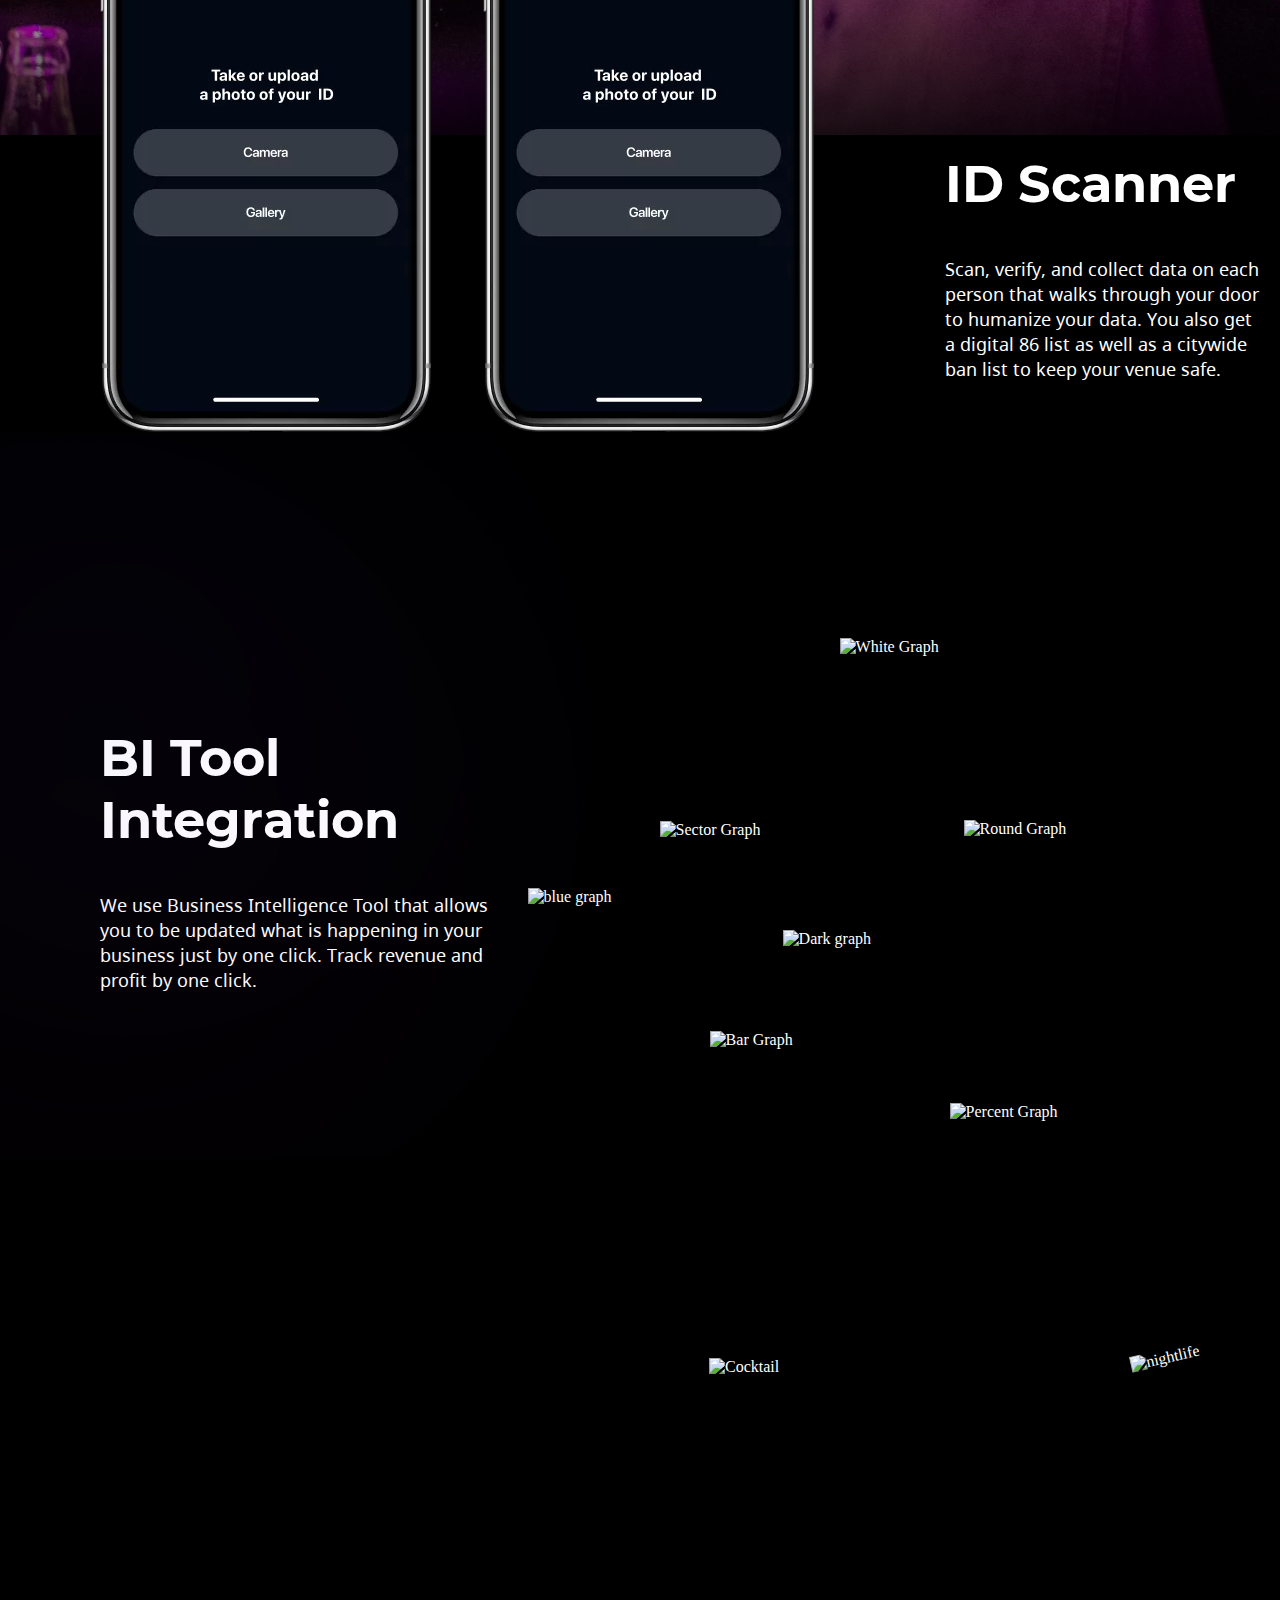
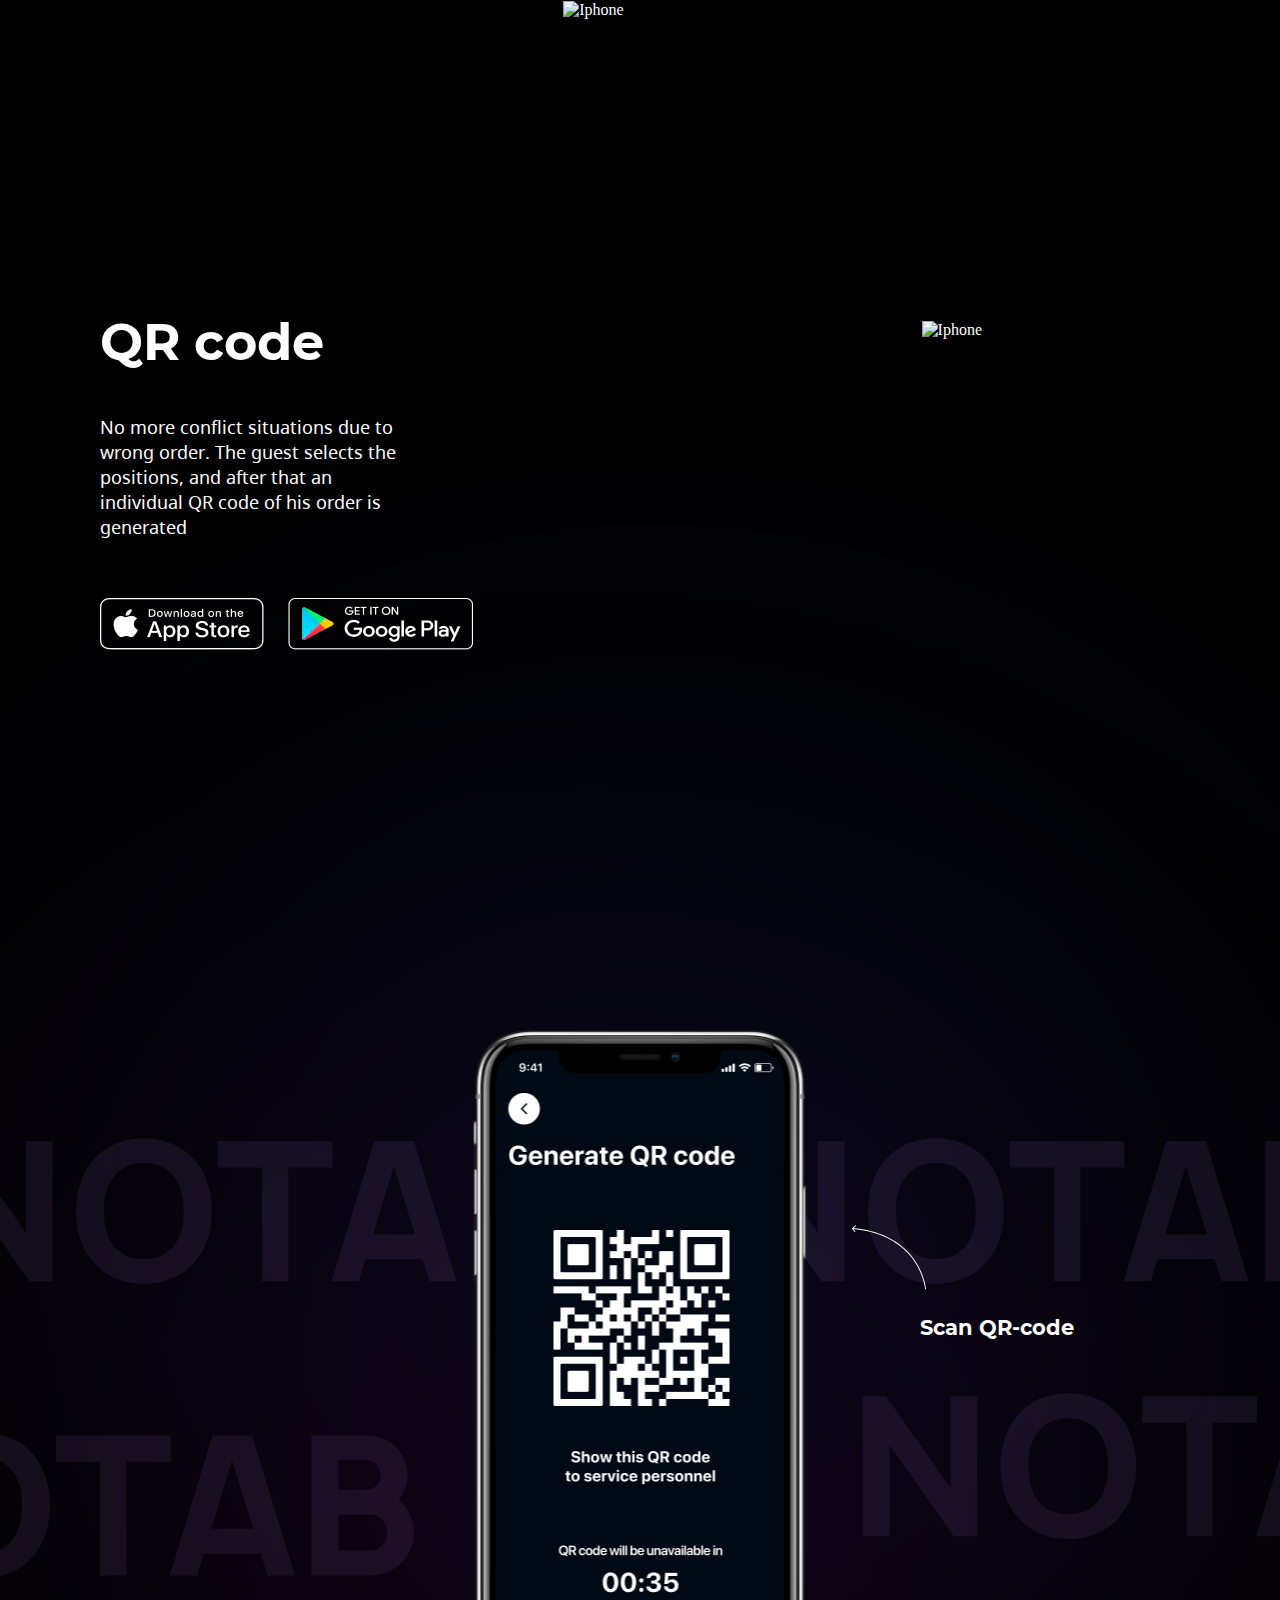
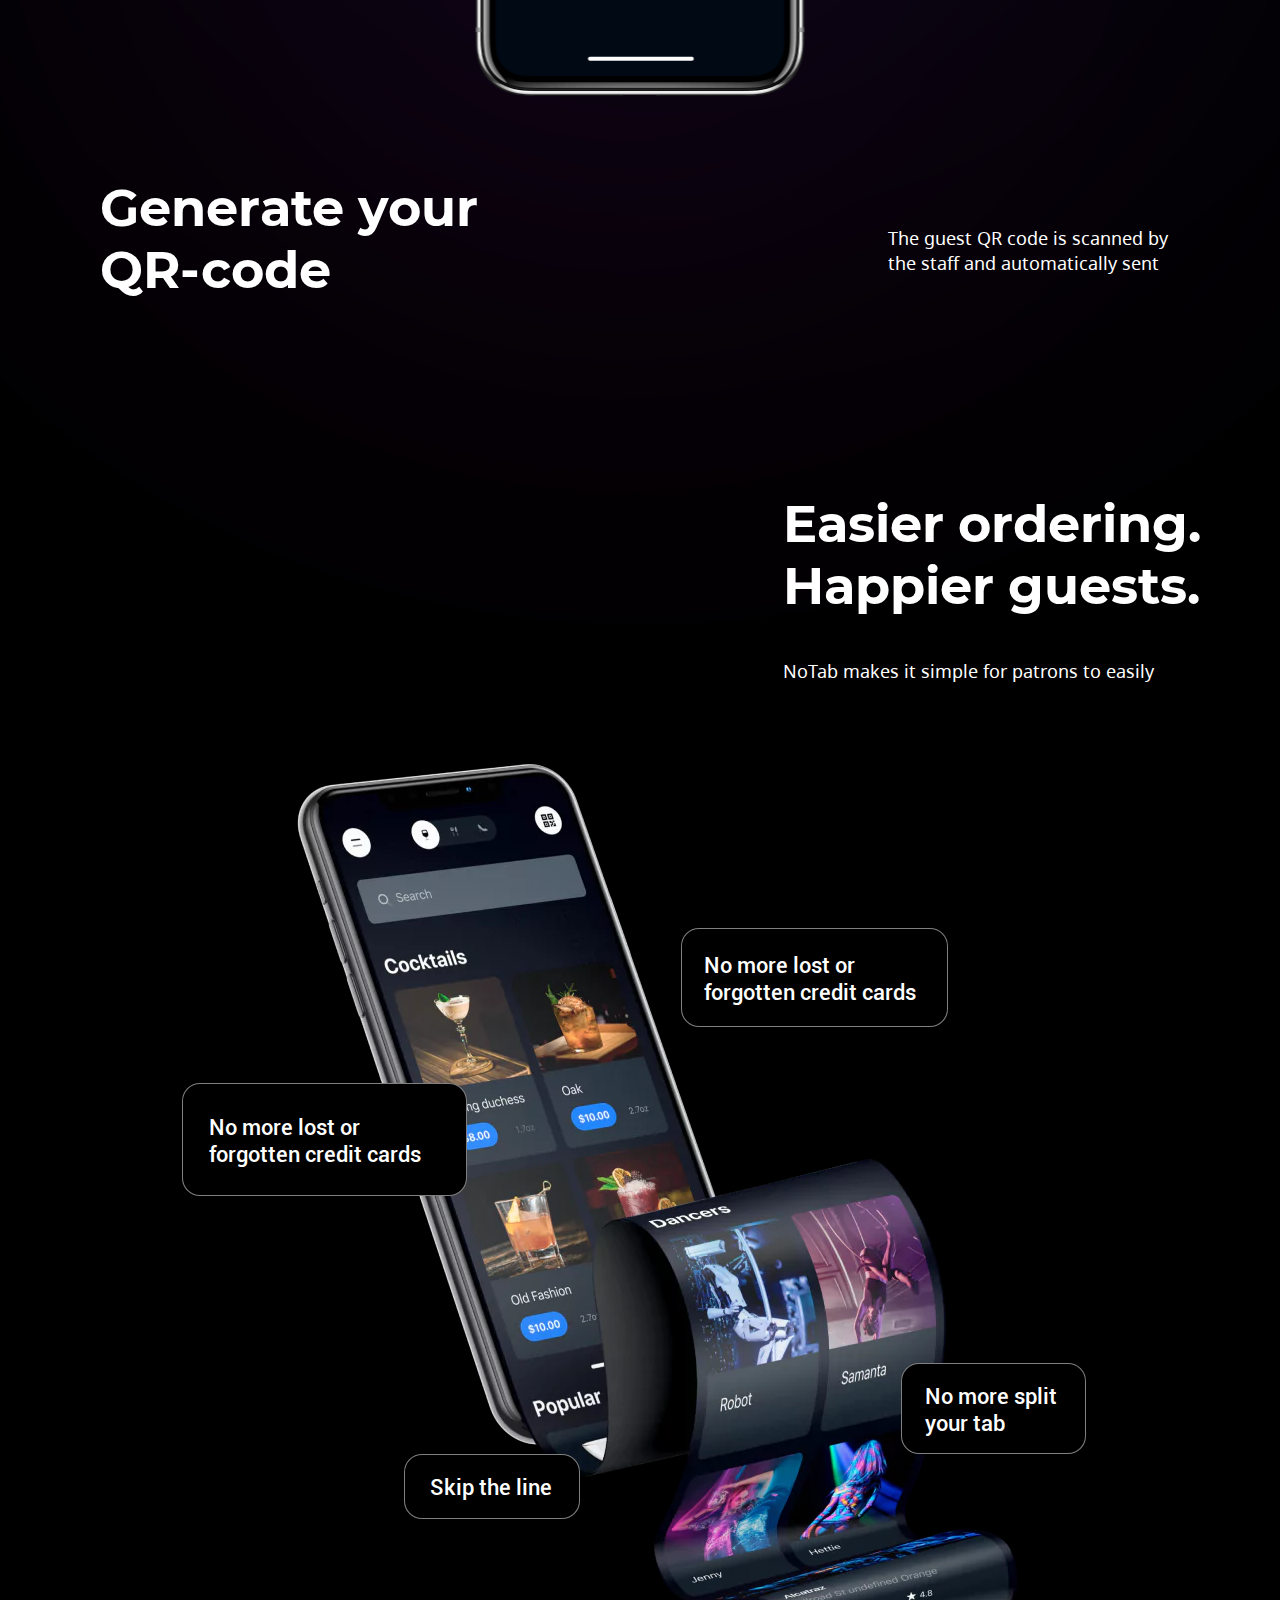
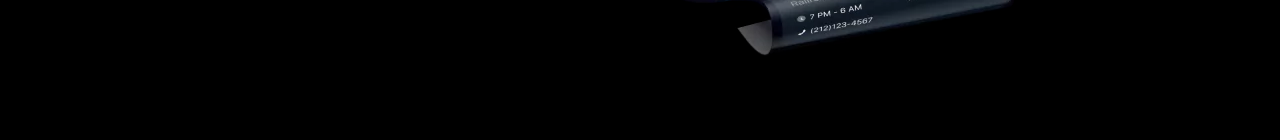
==== commit 8dc9dd40: "advantages ready" ====
--- a/Index.html
+++ b/Index.html
@@ -256,7 +256,31 @@
               </p>                      
             </div>
           </section>
-          <section class=""></section>     
+          <section class="advantages">
+            <div class="text text_at_advantage">
+              <h2 class="text__title">Easier ordering.<br>
+                Happier guests.</h2>
+              <p class="text__subtitle">
+                NoTab makes it simple for patrons to easily
+              </p>                      
+            </div>
+            <div class="advantages__longscroll">
+              <div class="advantages__iphone">
+                <picture>
+                  <source srcset="./copy-landing-page/img/advantages-iphone-longscroll-mobile.webp" media="(max-width: 992px)" type="image/webp">              
+                  <source srcset="./copy-landing-page/img/advantages-iphone-longscroll.webp" type="image/webp">
+                  <img src="./copy-landing-page/img/advantages-iPhone-Longscroll.png" alt="Iphone" />
+                </picture>
+              </div>
+              <h3 class="advantages__caption-1">No more lost or
+                forgotten credit cards</h3>
+              <h3 class="advantages__caption-2">No more lost or
+                forgotten credit cards</h3>
+              <h3 class="advantages__caption-3">No more split
+                your tab</h3>
+              <h3 class="advantages__caption-4">Skip the line</h3>
+            </div>            
+          </section>     
         </main>
         <footer></footer>
       </div>
--- a/copy-landing-page/styles.css
+++ b/copy-landing-page/styles.css
@@ -1074,12 +1074,14 @@
 /* --Generate-code------------------------------------------ */
 .generate-code {    
   width: 100%;
+  height: 1018px;
   margin-top: -105px;
   position: relative;
 }
 @media screen and (max-width: 767px) {
   .generate-code {
     margin-top: 0px;
+    height: 747px;
   }
 }
 .generate-code__gradient {  
@@ -1201,3 +1203,175 @@
   margin-top: 0px;
   max-width: 292px;
 }
+/* --Advantages--------------------------- */
+.advantages {
+  width: 100%;
+  display: flex;
+  flex-direction: column;
+  align-items: center;
+}
+@media screen and (max-width: 992px) {
+  .advantages {
+    height: 720px;
+    flex-direction: row-reverse;    
+  }
+}
+@media screen and (max-width: 620px) {
+  .advantages {
+    height: 880px;
+    flex-direction: column;    
+  }
+}
+
+.text_at_advantage {
+  margin: 192px 0 0 55%;  
+}
+@media screen and (max-width: 992px) {
+  .text_at_advantage {
+    margin: 116px 30px 0 30px;
+  }
+}
+@media screen and (max-width: 620px) {
+  .text_at_advantage {
+    width: calc(100% - 30px);
+    margin: 116px 15px 0 15px;
+  }
+}
+.advantages__longscroll {
+  position: relative;
+  width: 868px;
+  height: 1038px;
+}
+@media screen and (max-width: 992px) {
+  .advantages__longscroll {
+    margin-top: 145px;
+    width: 360px;
+    height: 430px;
+  }
+}
+.advantages__iphone {
+  width: 868px;
+  height: 1038px;
+}
+@media screen and (max-width: 992px) {
+  .advantages__iphone {
+    width: 360px;
+    height: 430px;
+  }
+}
+.advantages__caption-1 {
+  position: absolute;
+  width: 285px;
+  height: 113px;
+  background: #000000;
+  border: 0.75px solid rgba(255, 255, 255, 0.5);
+  box-sizing: border-box;
+  border-radius: 18px;
+  top: 359px;
+  left: -24px;
+  font-family: 'Roboto';
+  font-style: normal;
+  font-weight: 500;
+  font-size: 22px;
+  line-height: 27px;
+  padding: 30px 26px;
+}
+@media screen and (max-width: 992px) {
+  .advantages__caption-1 {
+    width: 165px;
+    height: 57px;
+    font-size: 14px;
+    line-height: 16px;
+    top: -70px;
+    left: 32px;
+    padding: 15px 13px;
+    border-radius: 10px;
+  }
+}
+.advantages__caption-2 {
+  position: absolute;
+  width: 267px;
+  height: 99px;
+  background: #000000;
+  border: 0.75px solid rgba(255, 255, 255, 0.5);
+  box-sizing: border-box;
+  border-radius: 18px;
+  top: 204px;
+  left: 475px;
+  font-family: 'Roboto';
+  font-style: normal;
+  font-weight: 500;
+  font-size: 22px;
+  line-height: 27px;
+  padding: 23px 22px;
+}
+@media screen and (max-width: 992px) {
+  .advantages__caption-2 {
+    width: 171px;
+    height: 62px;
+    font-size: 14px;
+    line-height: 16px;
+    top: 19px;
+    left: 191px;
+    padding: 15px 16px;
+    border-radius: 10px;
+  }
+}
+.advantages__caption-3 {
+  position: absolute;
+  width: 185px;
+  height: 91px;
+  background: #000000;
+  border: 0.75px solid rgba(255, 255, 255, 0.5);
+  box-sizing: border-box;
+  border-radius: 18px;
+  top: 639px;
+  left: 695px;
+  font-family: 'Roboto';
+  font-style: normal;
+  font-weight: 500;
+  font-size: 22px;
+  line-height: 27px;
+  padding: 19px 23px;
+}
+@media screen and (max-width: 992px) {
+  .advantages__caption-3 {
+    width: 122px;
+    height: 58px;
+    font-size: 14px;
+    line-height: 16px;
+    top: 424px;
+    left: 240px;
+    padding: 13px 18px;
+    border-radius: 10px;
+  }
+}
+.advantages__caption-4 {
+  position: absolute;
+  width: 176px;
+  height: 65px;
+  background: #000000;
+  border: 0.75px solid rgba(255, 255, 255, 0.5);
+  box-sizing: border-box;
+  border-radius: 18px;
+  top: 730px;
+  left: 198px;
+  font-family: 'Roboto';
+  font-style: normal;
+  font-weight: 500;
+  font-size: 22px;
+  line-height: 27px;
+  padding: 19px 25px;
+}
+@media screen and (max-width: 992px) {
+  .advantages__caption-4 {
+    width: 107px;
+    height: 43px;
+    font-size: 14px;
+    line-height: 16px;
+    top: 341px;
+    left: 32px;
+    padding: 14px 13px;
+    border-radius: 10px;
+  }
+}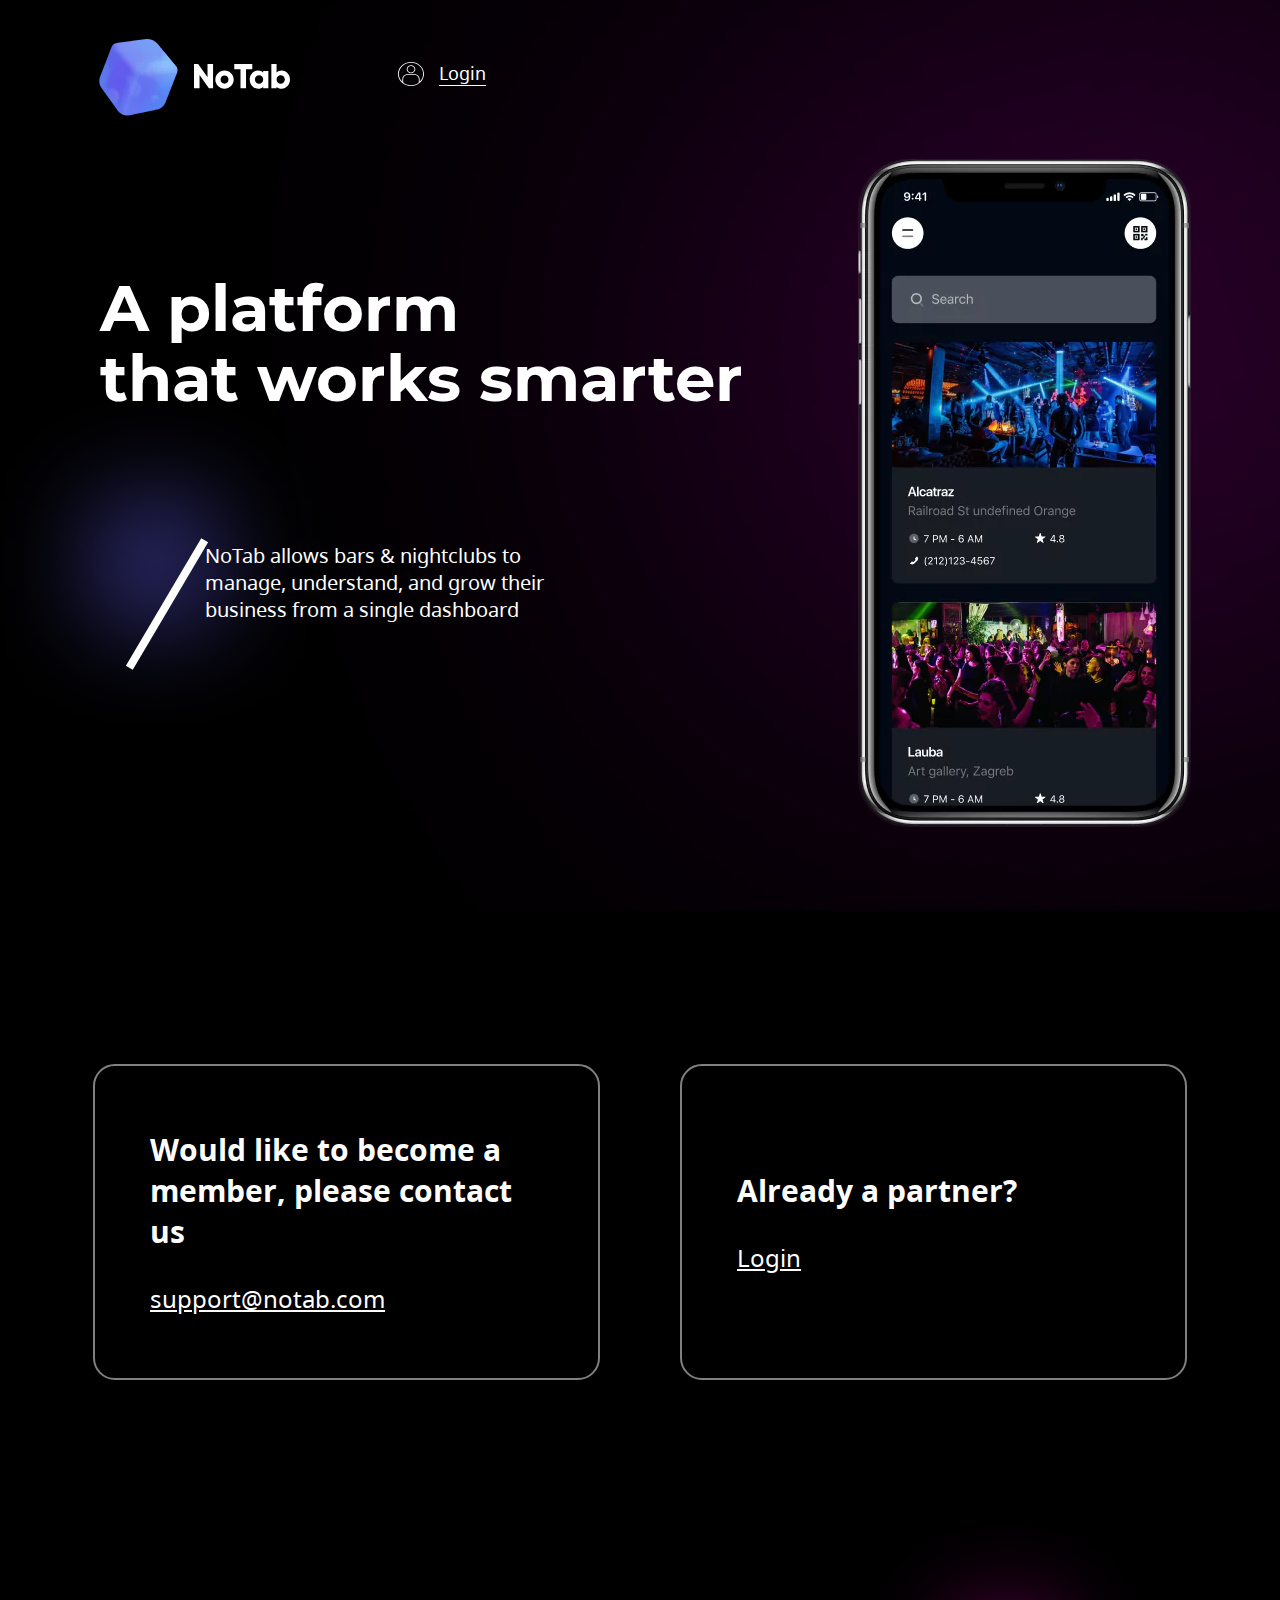
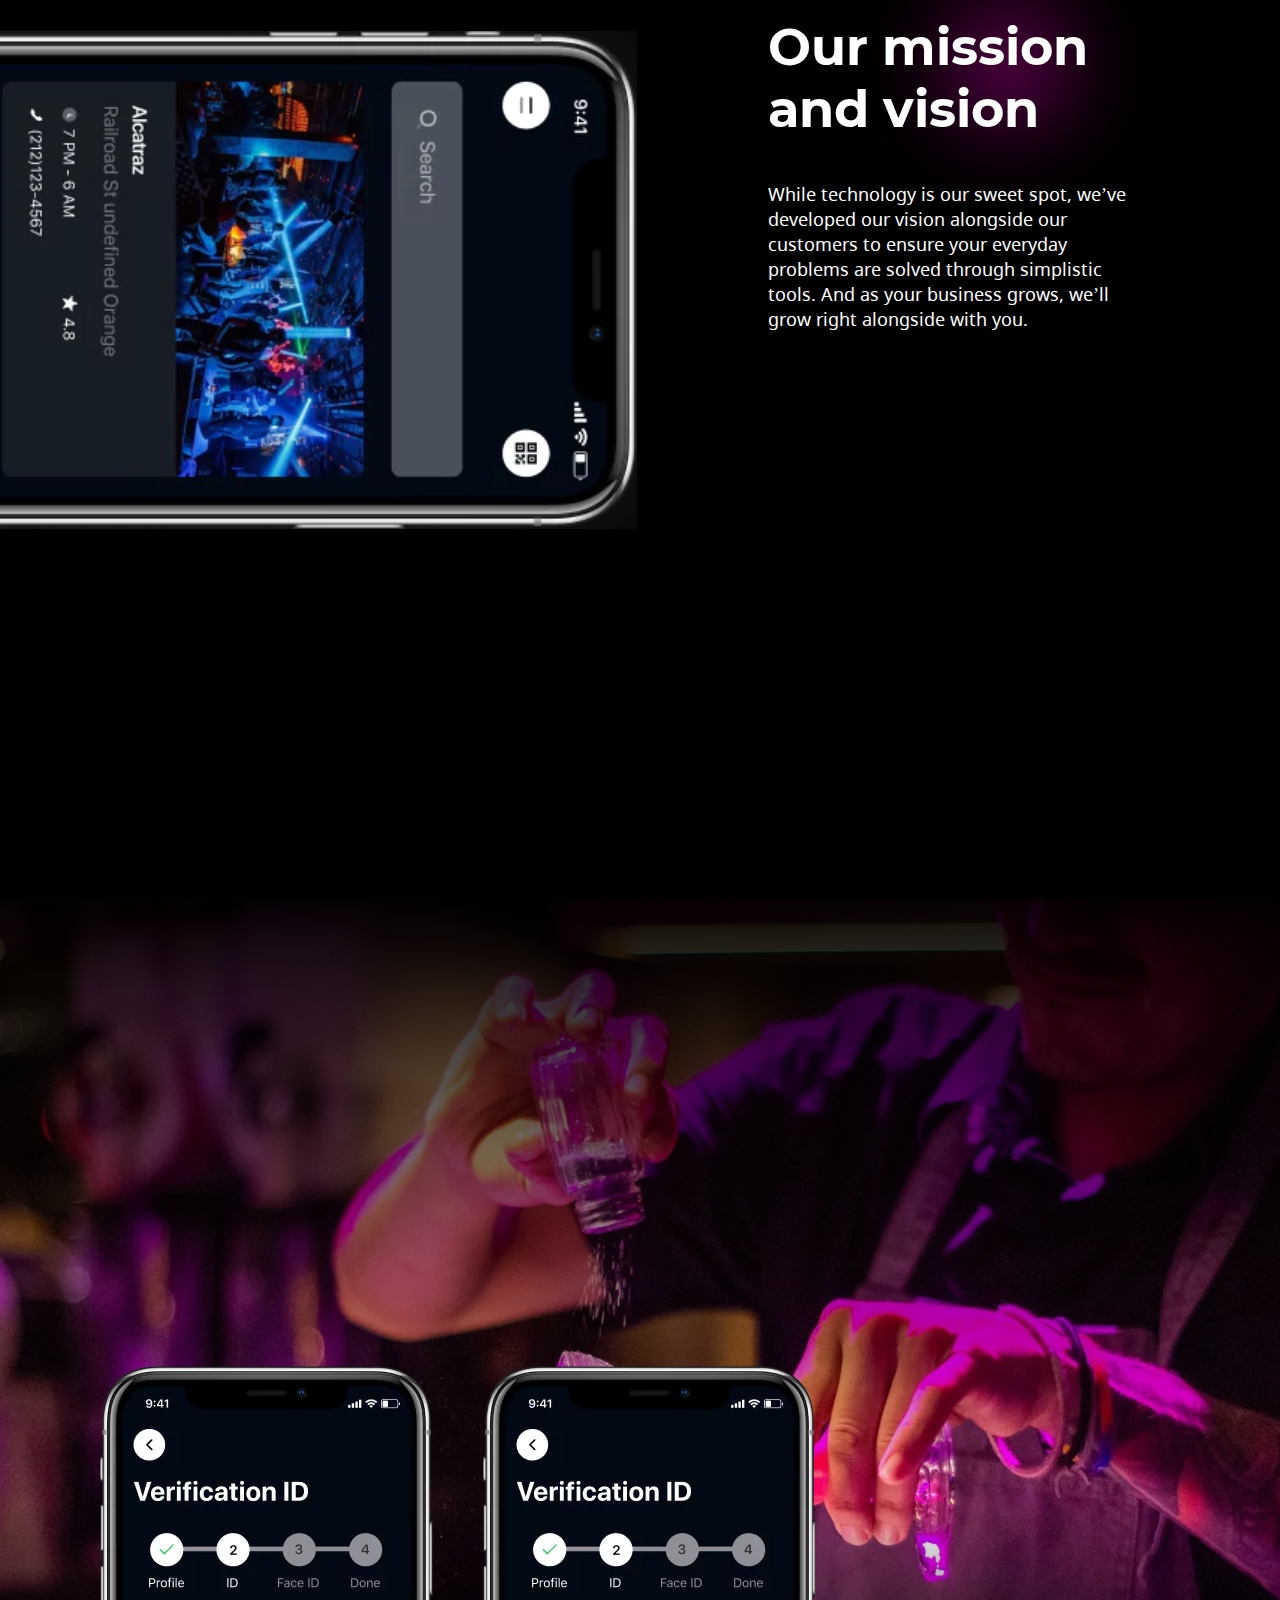
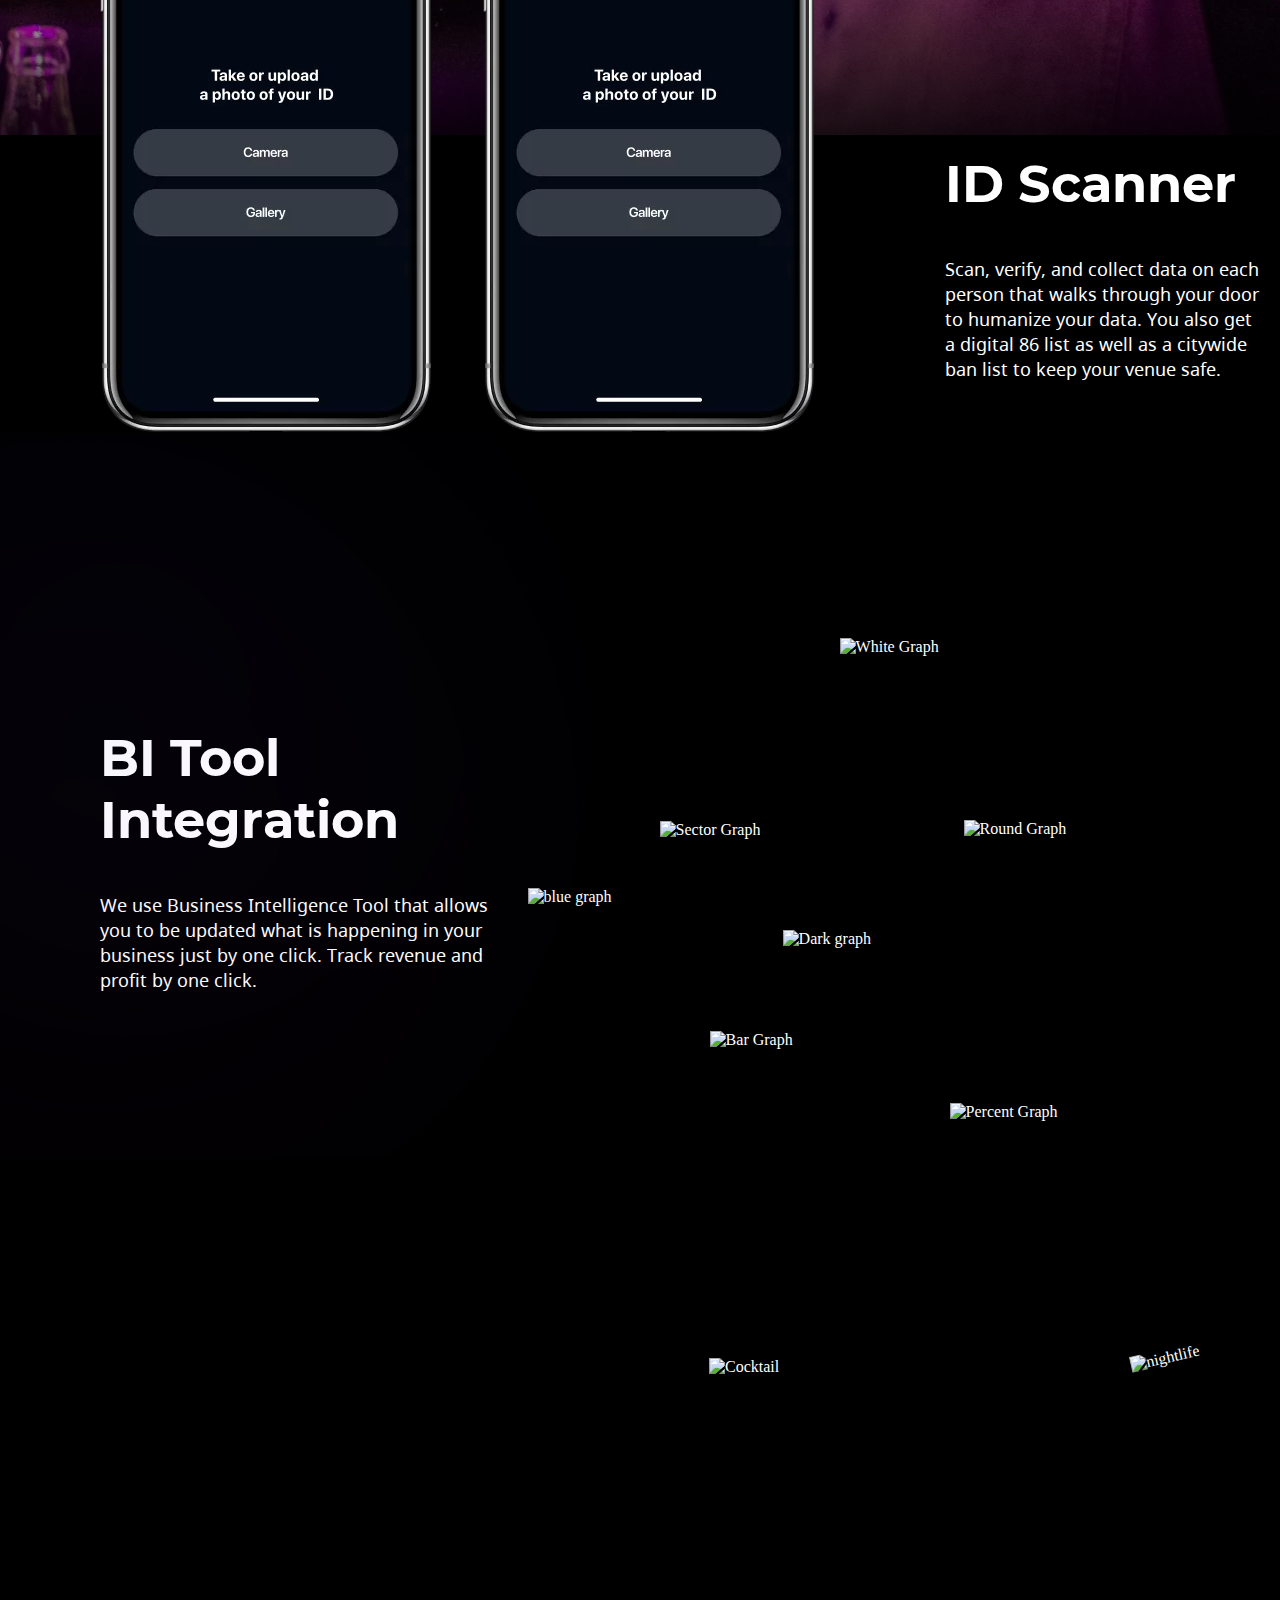
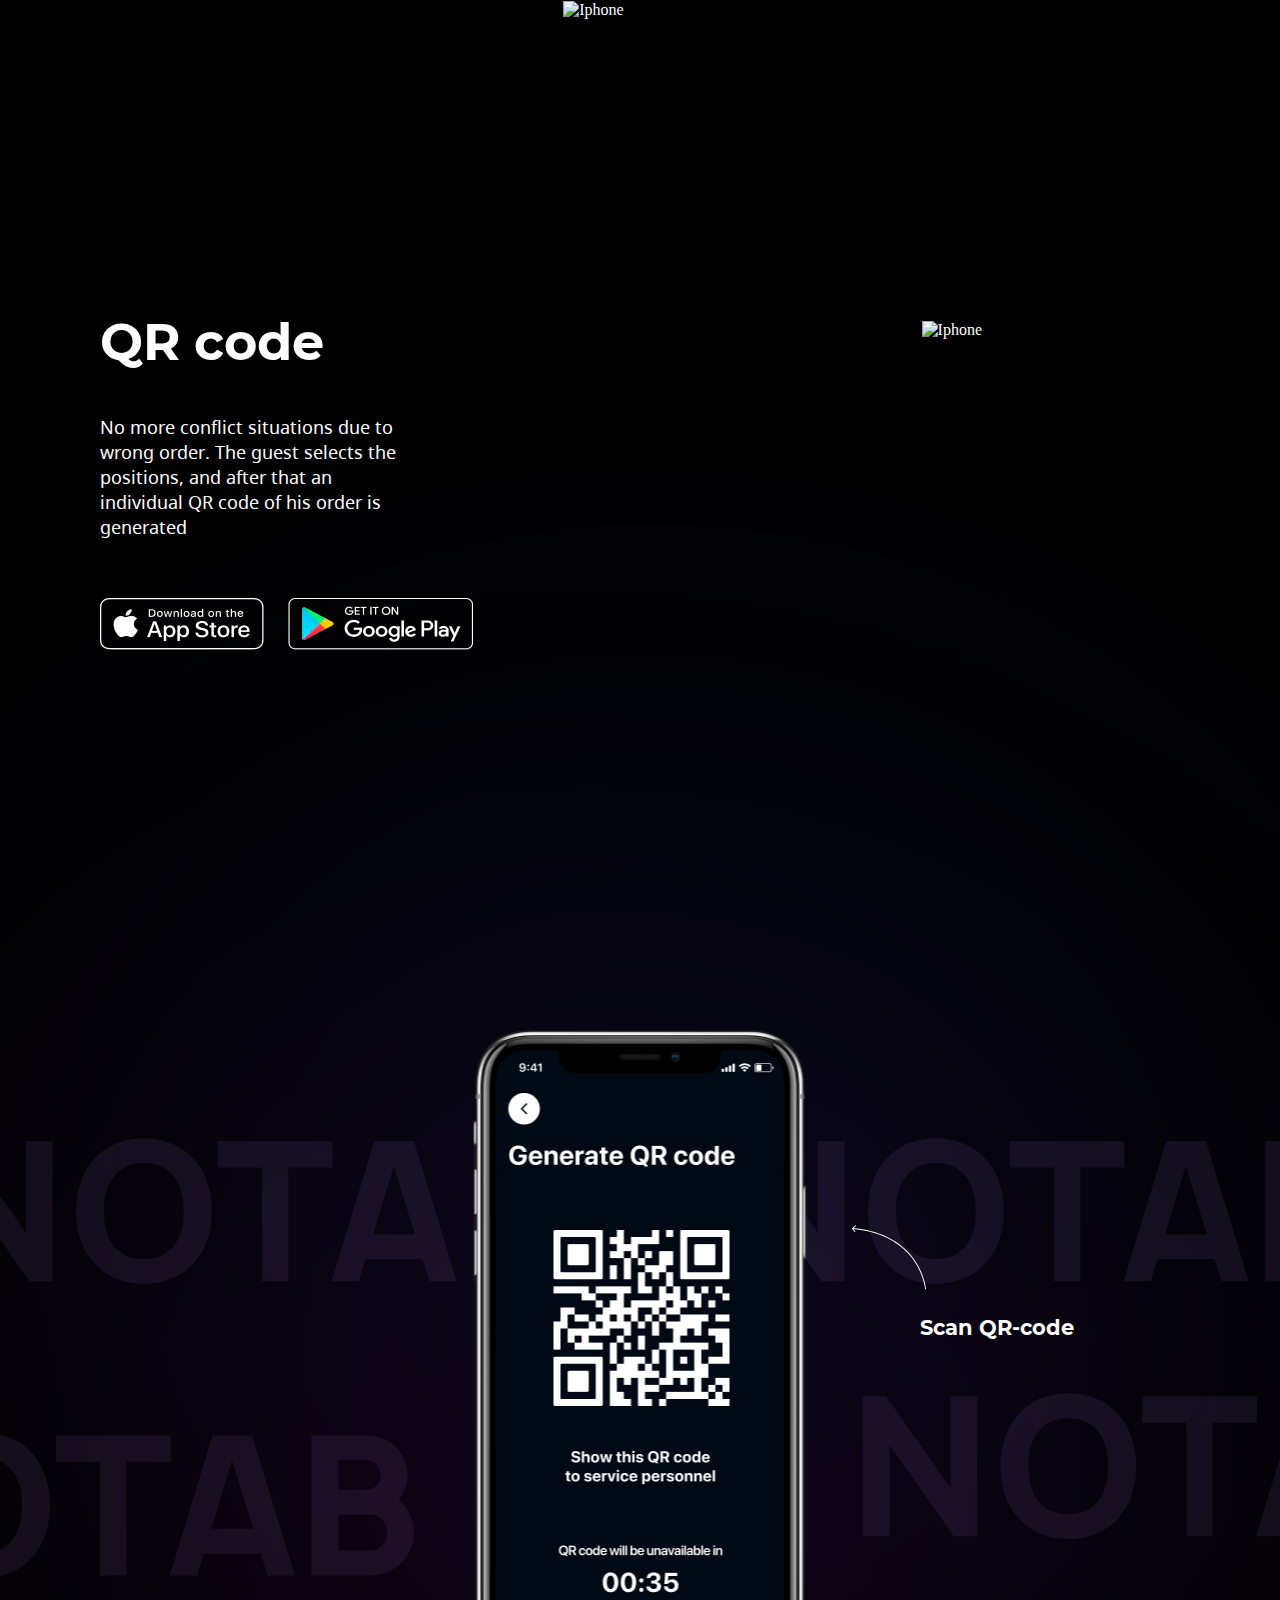
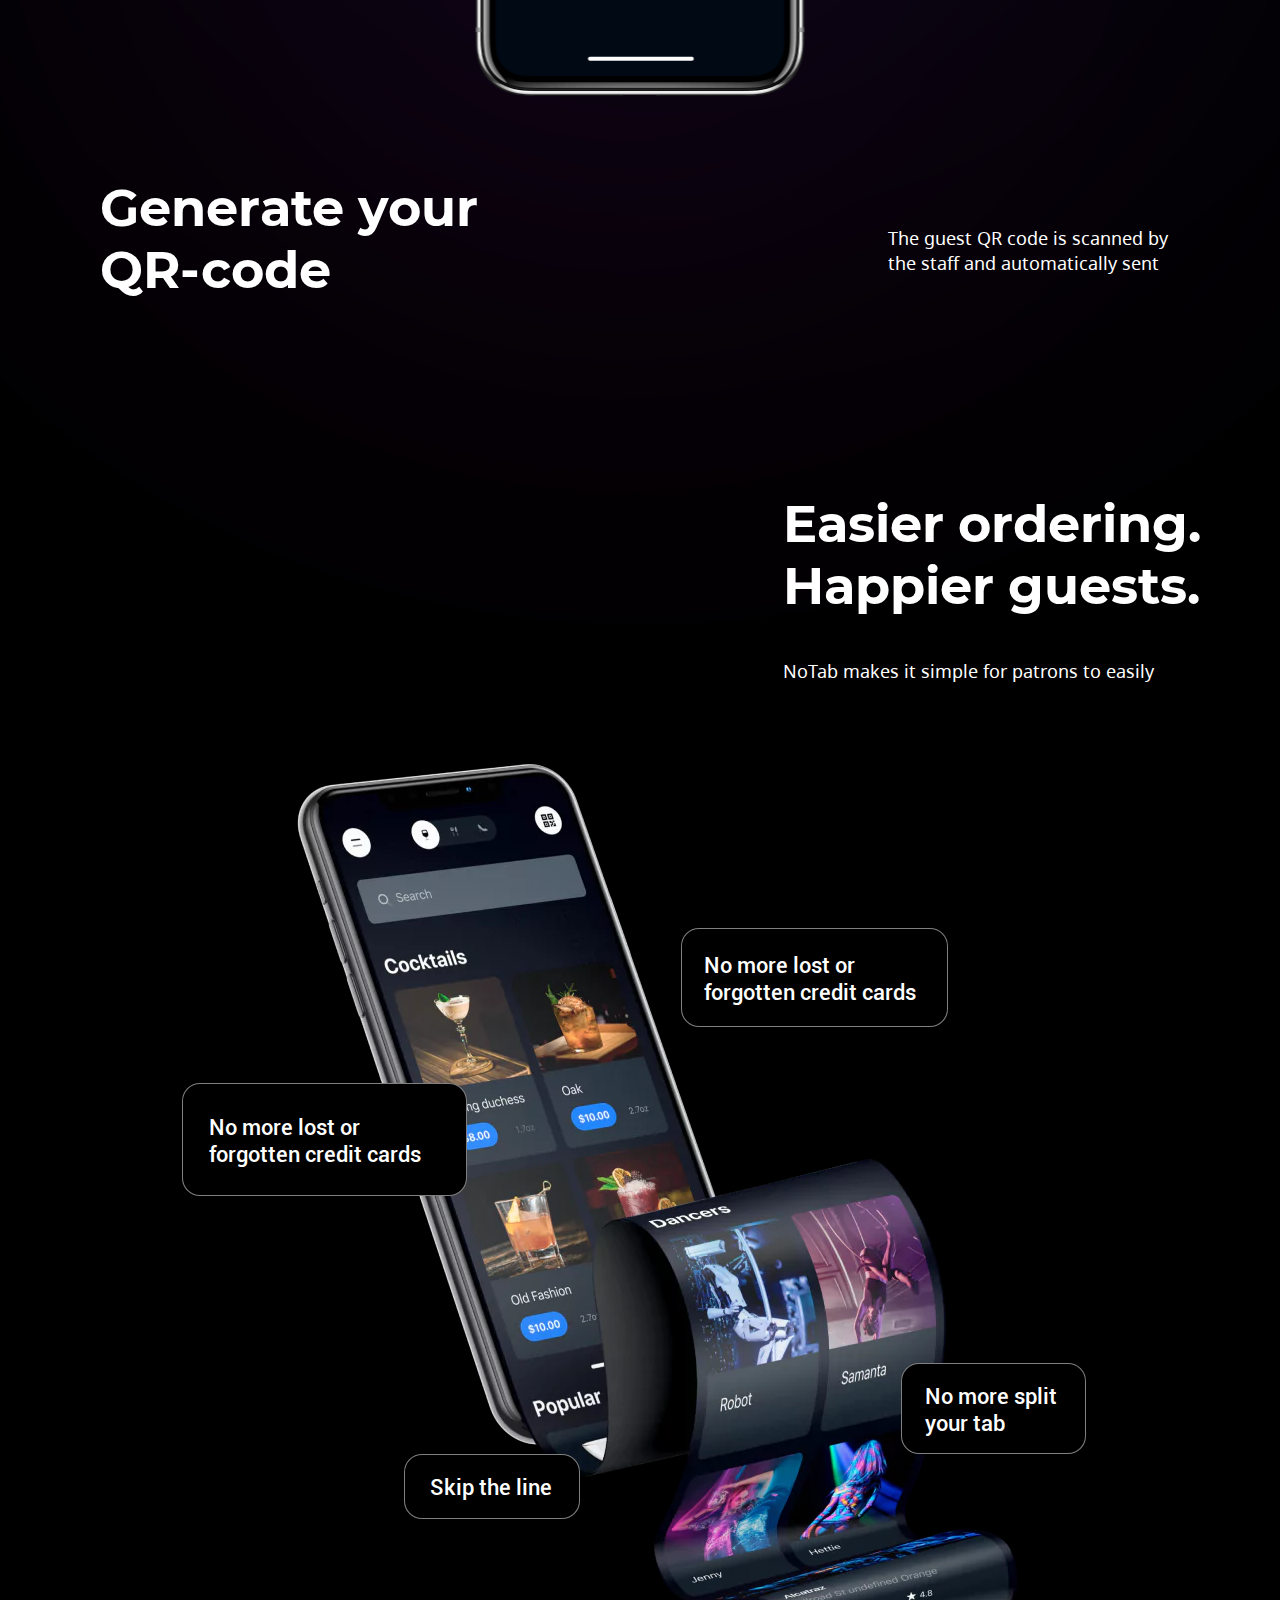
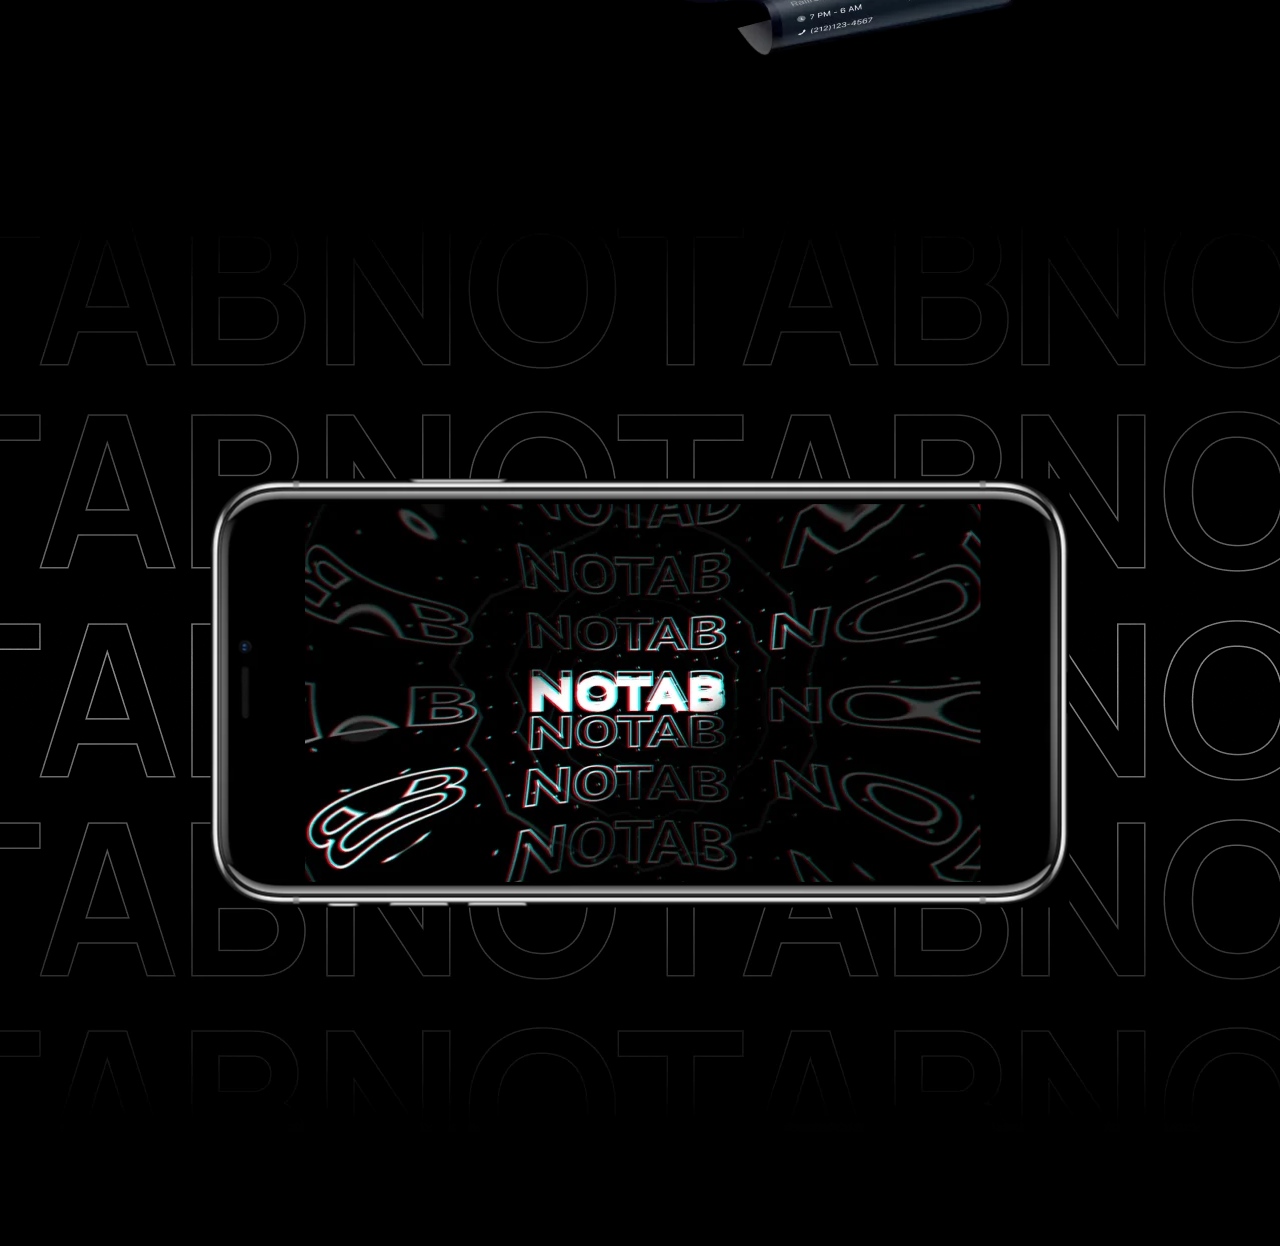
==== commit 548aa6ad: "NOtab ready" ====
--- a/Index.html
+++ b/Index.html
@@ -280,7 +280,36 @@
                 your tab</h3>
               <h3 class="advantages__caption-4">Skip the line</h3>
             </div>            
-          </section>     
+          </section>
+          <section class="notab">
+            <div class="notab__background">
+              <picture>      
+                <source srcset="./copy-landing-page/img/notab-background.webp" type="image/webp">
+                <img src="./copy-landing-page/img/notab-background.png" alt="notab background" />
+              </picture>
+            </div>
+            <div class="notab__iphone">
+              <div class="notab__iphone-frame">
+                <picture>      
+                  <source srcset="./copy-landing-page/img/notab-iphone.webp" type="image/webp">
+                  <img src="./copy-landing-page/img/notab-iphone.png" alt="iphone" />
+                </picture>
+              </div>
+              <div class="notab__iphone-screen">
+                <picture>      
+                  <source srcset="./copy-landing-page/img/notab-screen.webp" type="image/webp">
+                  <img src="./copy-landing-page/img/notab-screen.png" alt="iphone screenshot" />
+                </picture>
+              </div>
+            </div>
+            <!-- <div class="notab__background">
+              <p class="notab__caption">NOTABNOTABNOTABNOTABNOTAB<br>NOTABNOTABNOTABNOTABNOTAB<br>NOTABNOTABNOTABNOTABNOTAB<br>NOTABNOTABNOTABNOTABNOTAB<br>NOTABNOTABNOTABNOTABNOTAB</p> -->
+              <!-- <p class="notab__caption">NOTABNOTABNOTABNOTABNOTAB</p>
+              <p class="notab__caption">NOTABNOTABNOTABNOTABNOTAB</p>
+              <p class="notab__caption">NOTABNOTABNOTABNOTABNOTAB</p>
+              <p class="notab__caption">NOTABNOTABNOTABNOTABNOTAB</p> -->
+            <!-- </div> -->
+          </section>
         </main>
         <footer></footer>
       </div>
--- a/copy-landing-page/styles.css
+++ b/copy-landing-page/styles.css
@@ -1374,4 +1374,50 @@
     padding: 14px 13px;
     border-radius: 10px;
   }
+}
+/* --No tab----------------------------------- */
+.notab {
+  position: relative;
+  height: 1106px;
+  display: flex;
+  align-items: center;
+  justify-content: center;
+}
+@media screen and (max-width: 992px) {
+  .notab {
+    display: none;
+  }
+}
+.notab__background {
+  z-index: 1;
+  position: absolute;
+  width: 1440px;
+  height: 1106px;
+  left: 50%;
+  transform: translateX(-50%);
+}
+
+
+.notab__iphone {
+  position: relative;
+  width: 859px;
+  height: 429px;
+}
+.notab__iphone-frame{
+  position: absolute;
+  width: 859px;
+  height: 429px;
+  top: 50%;
+  left: 50%;
+  transform: translateX(-50%) translateY(-50%);
+  z-index: 3;  
+  background-color: #000000;
+}
+.notab__iphone-screen {
+  position: absolute;
+  width: 676px;
+  height: 378px;
+  top: 25px;
+  left: 94px;
+  z-index: 4;
 }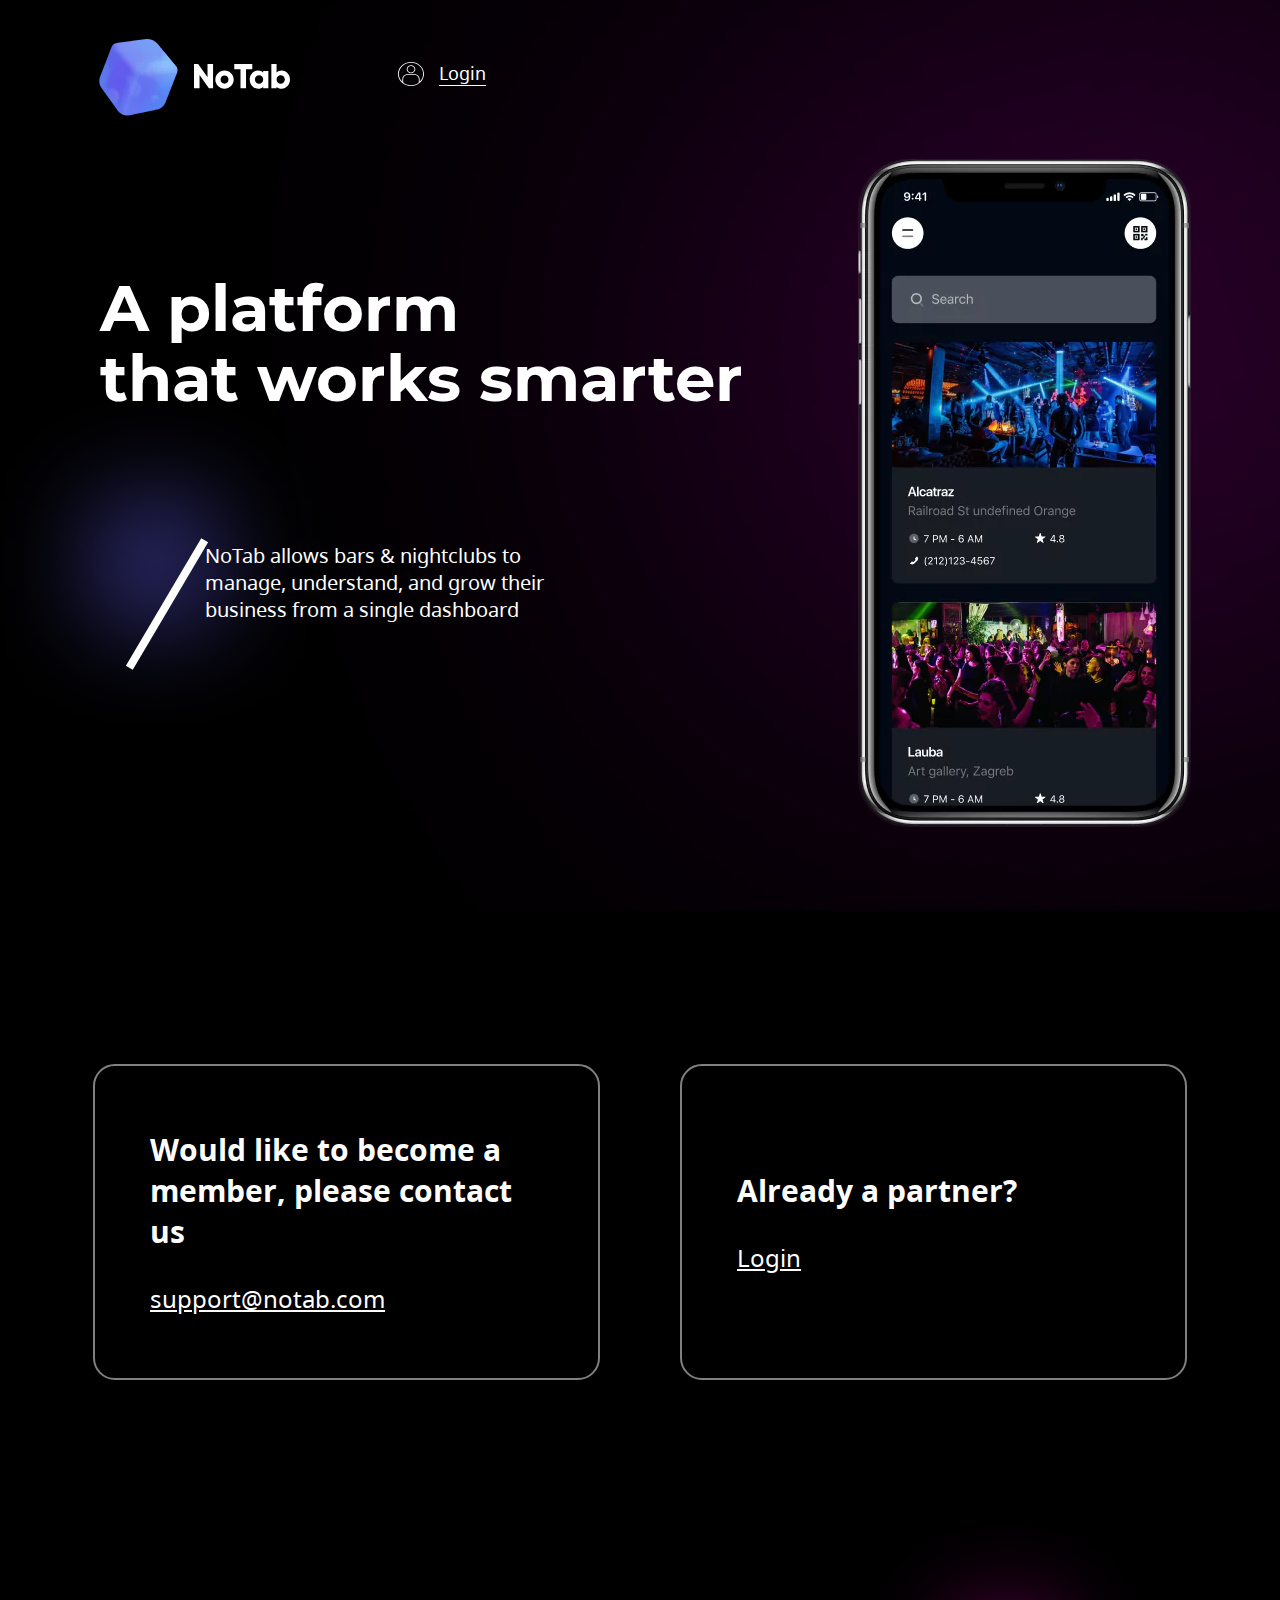
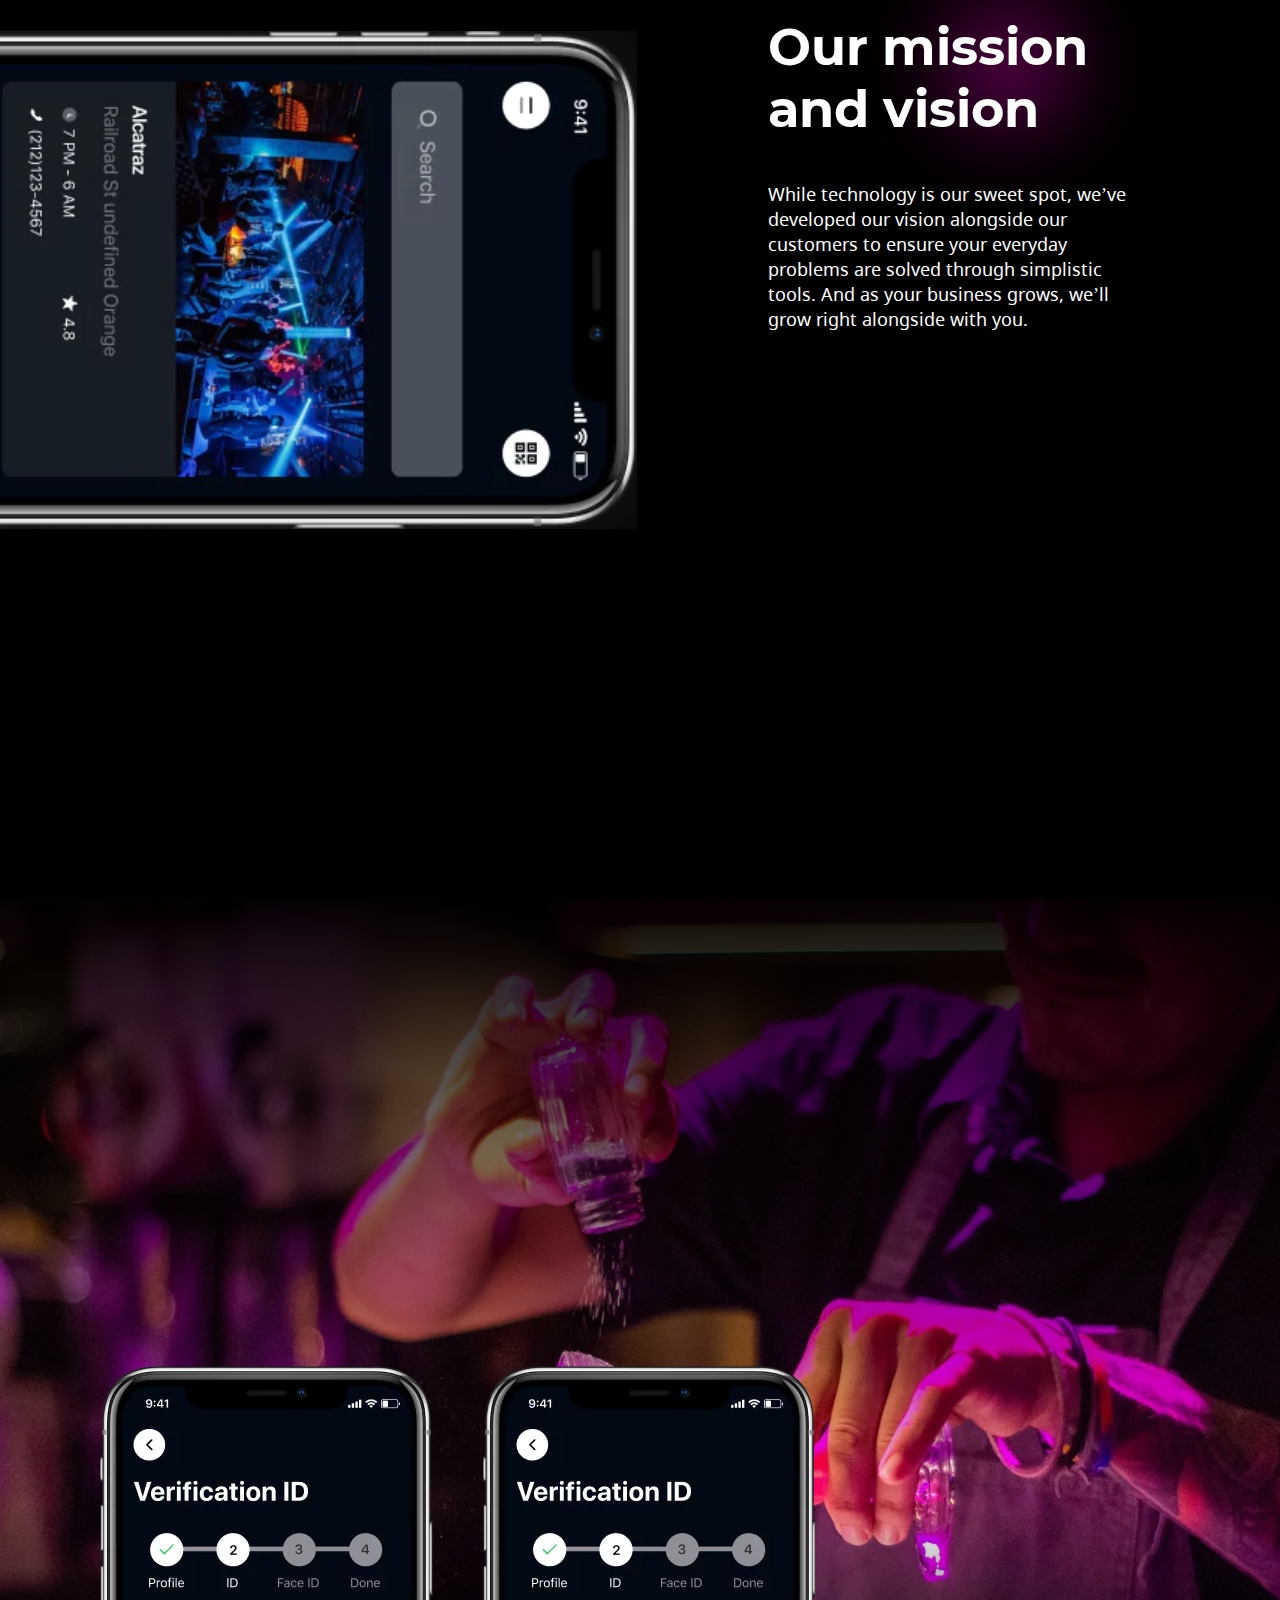
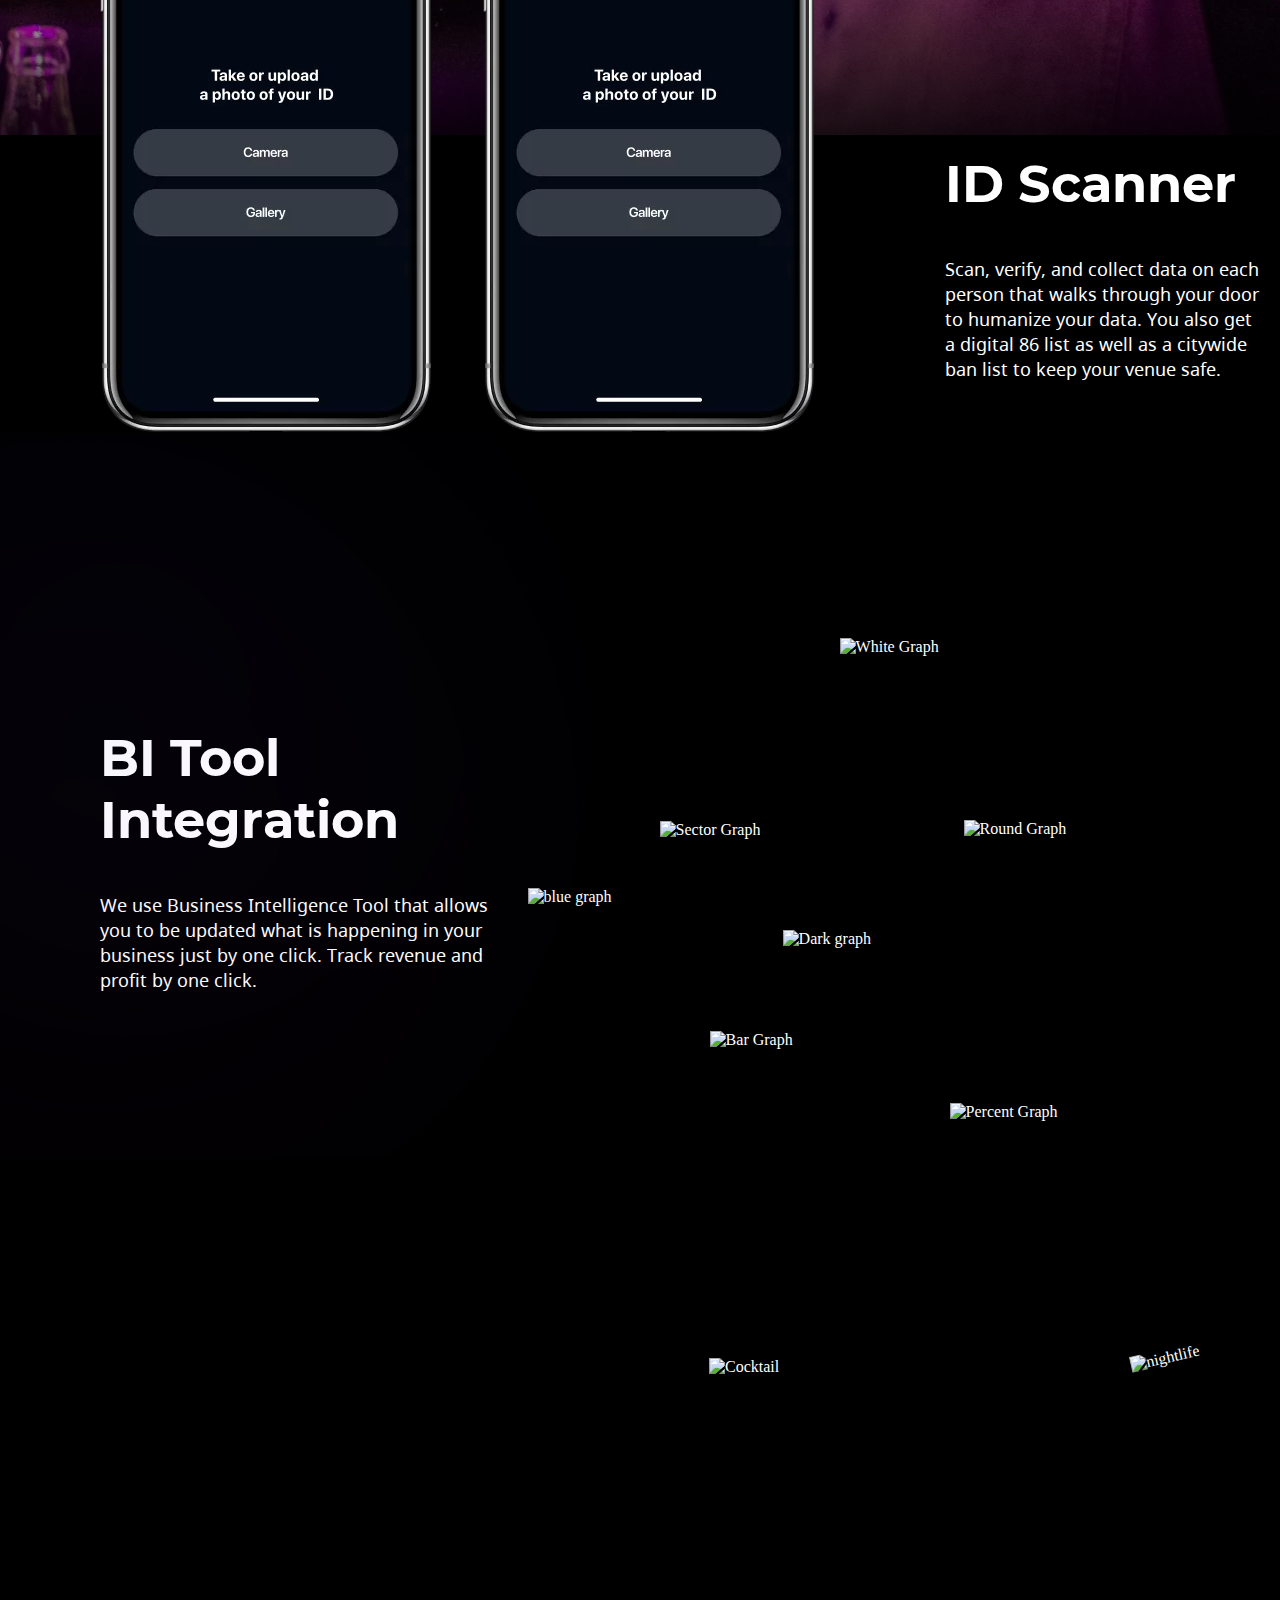
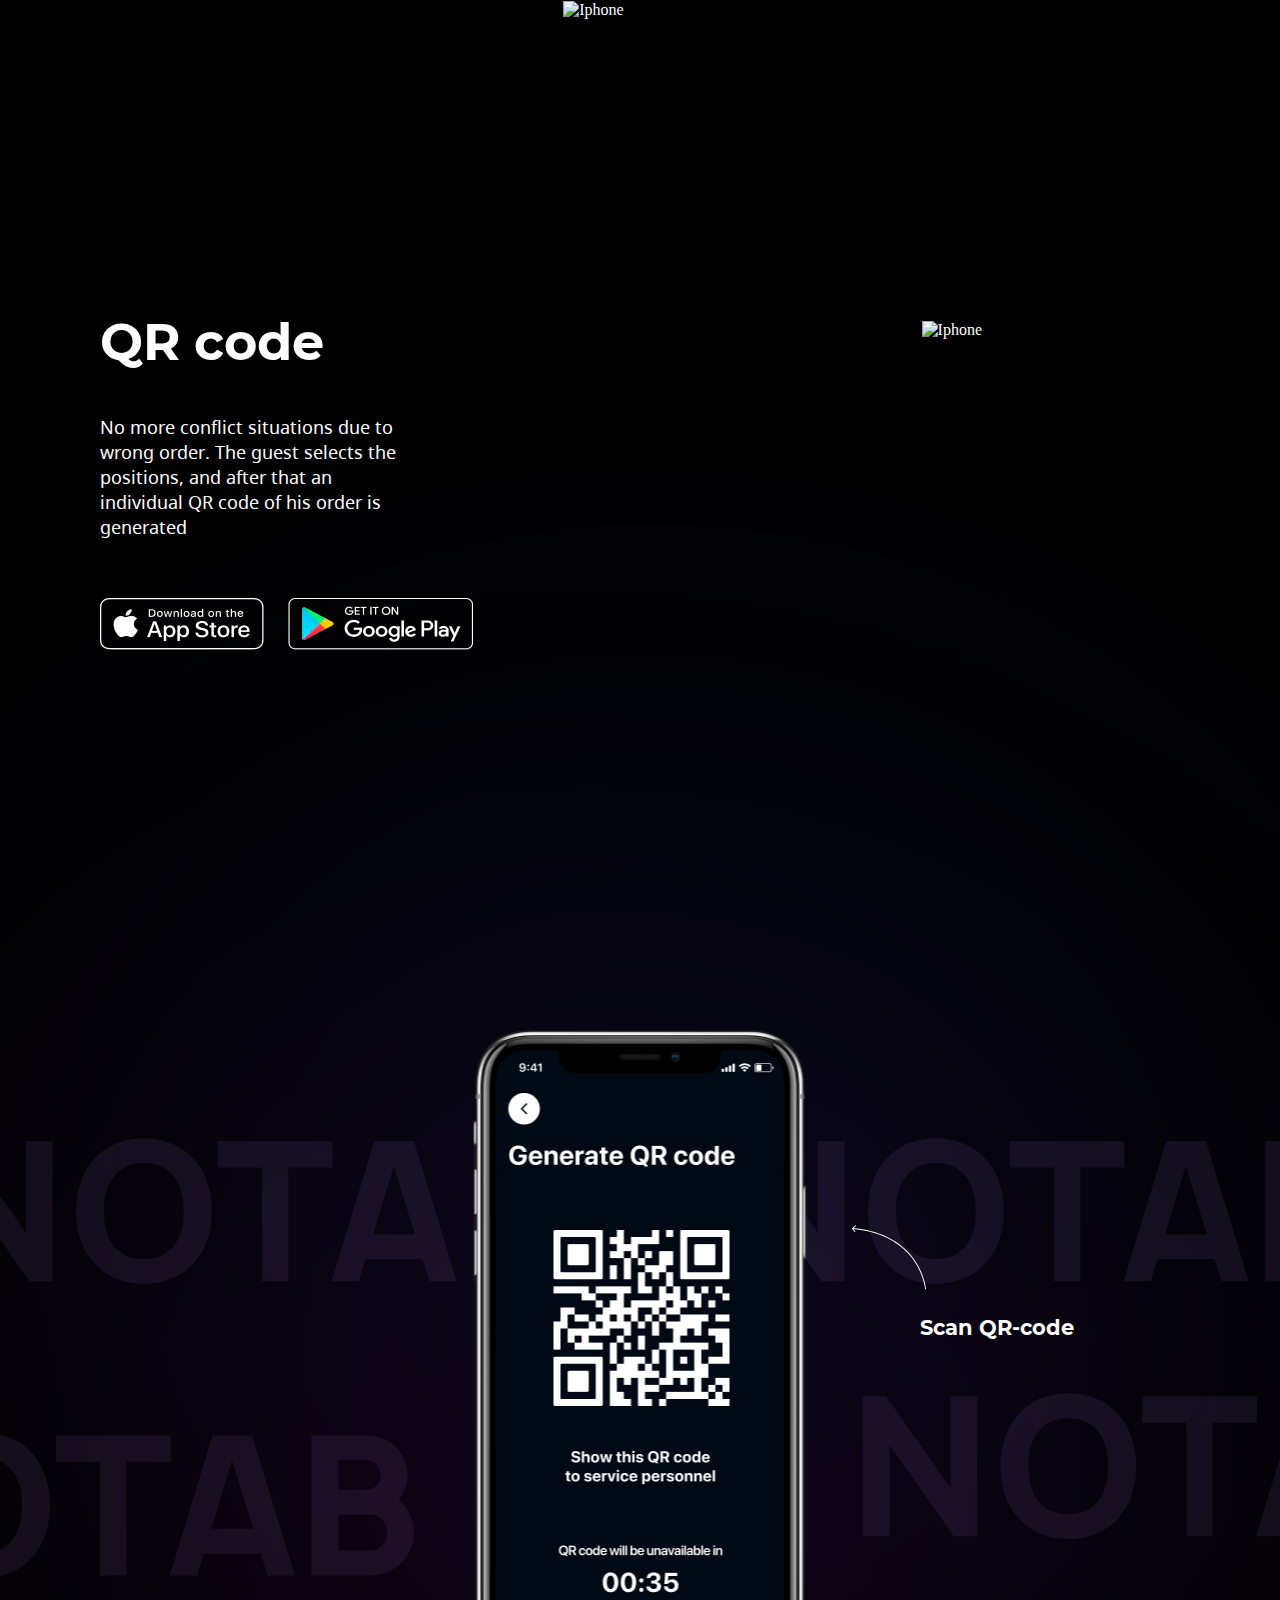
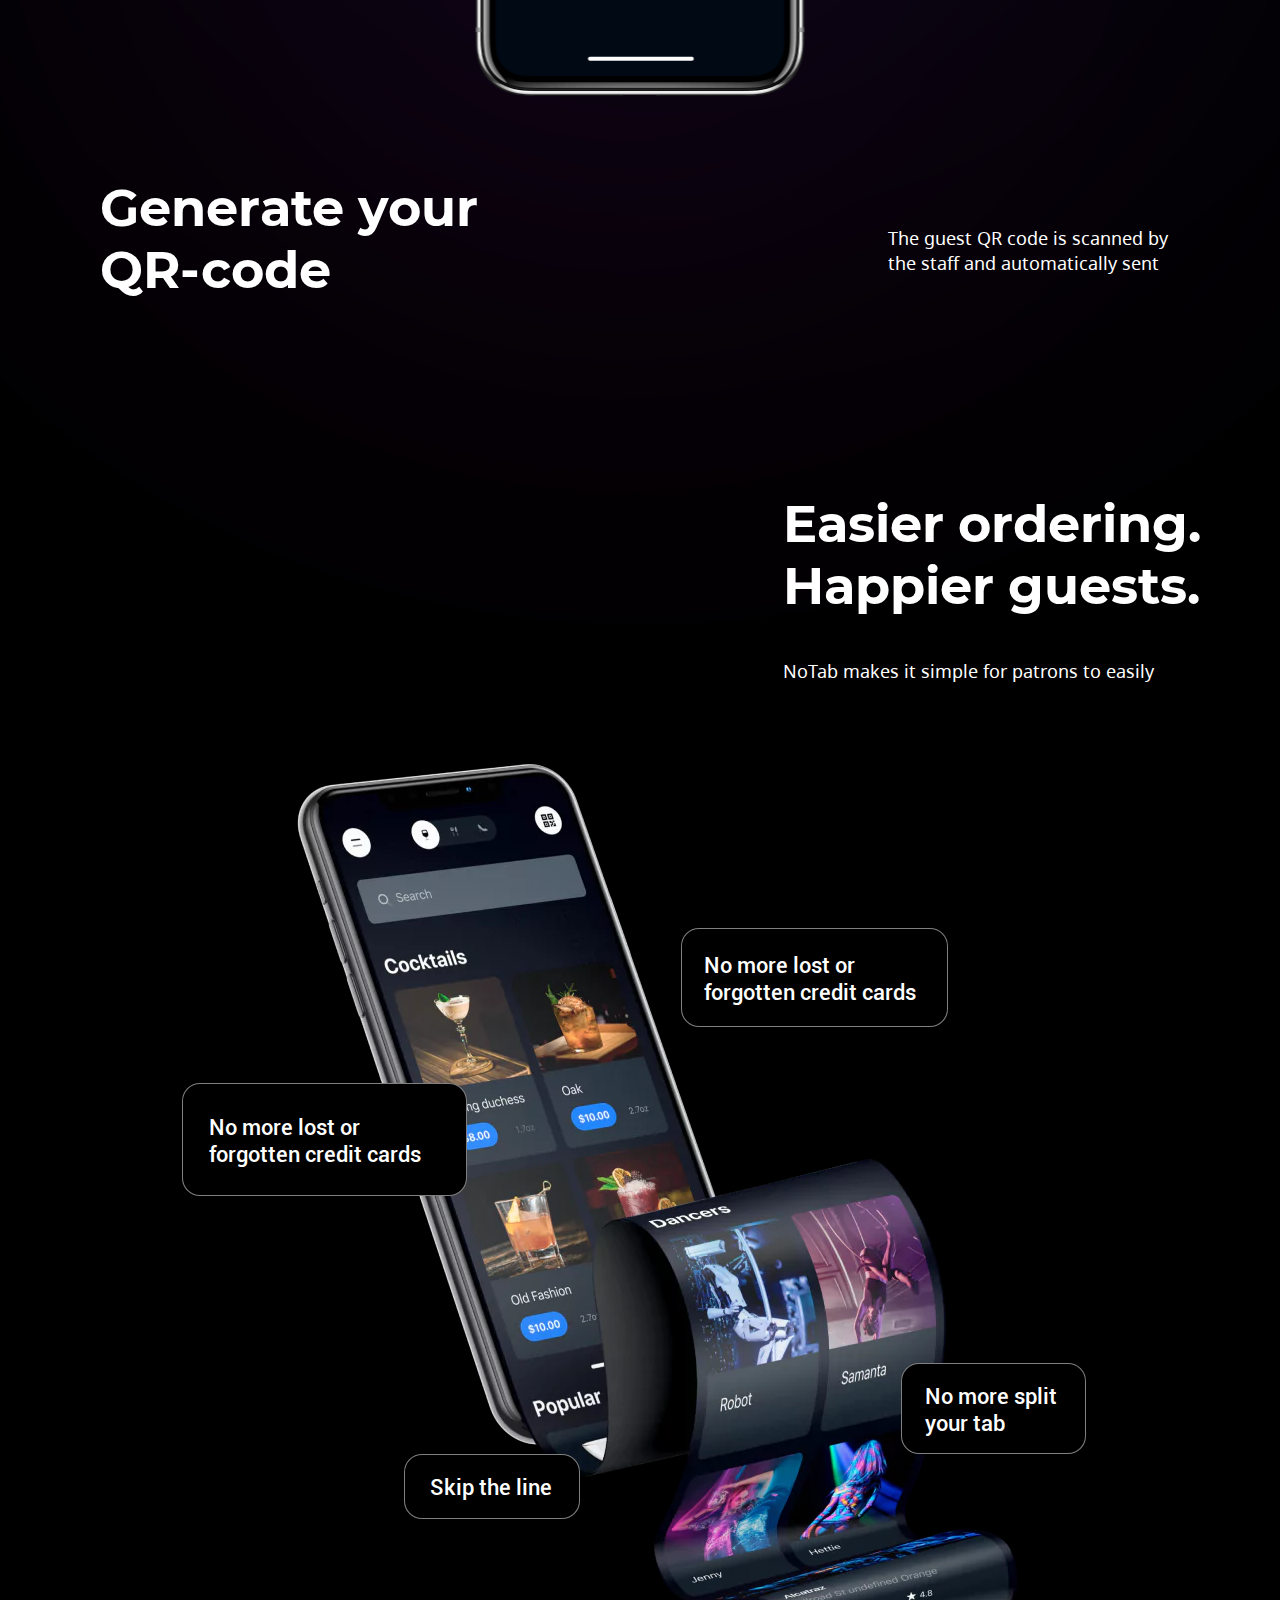
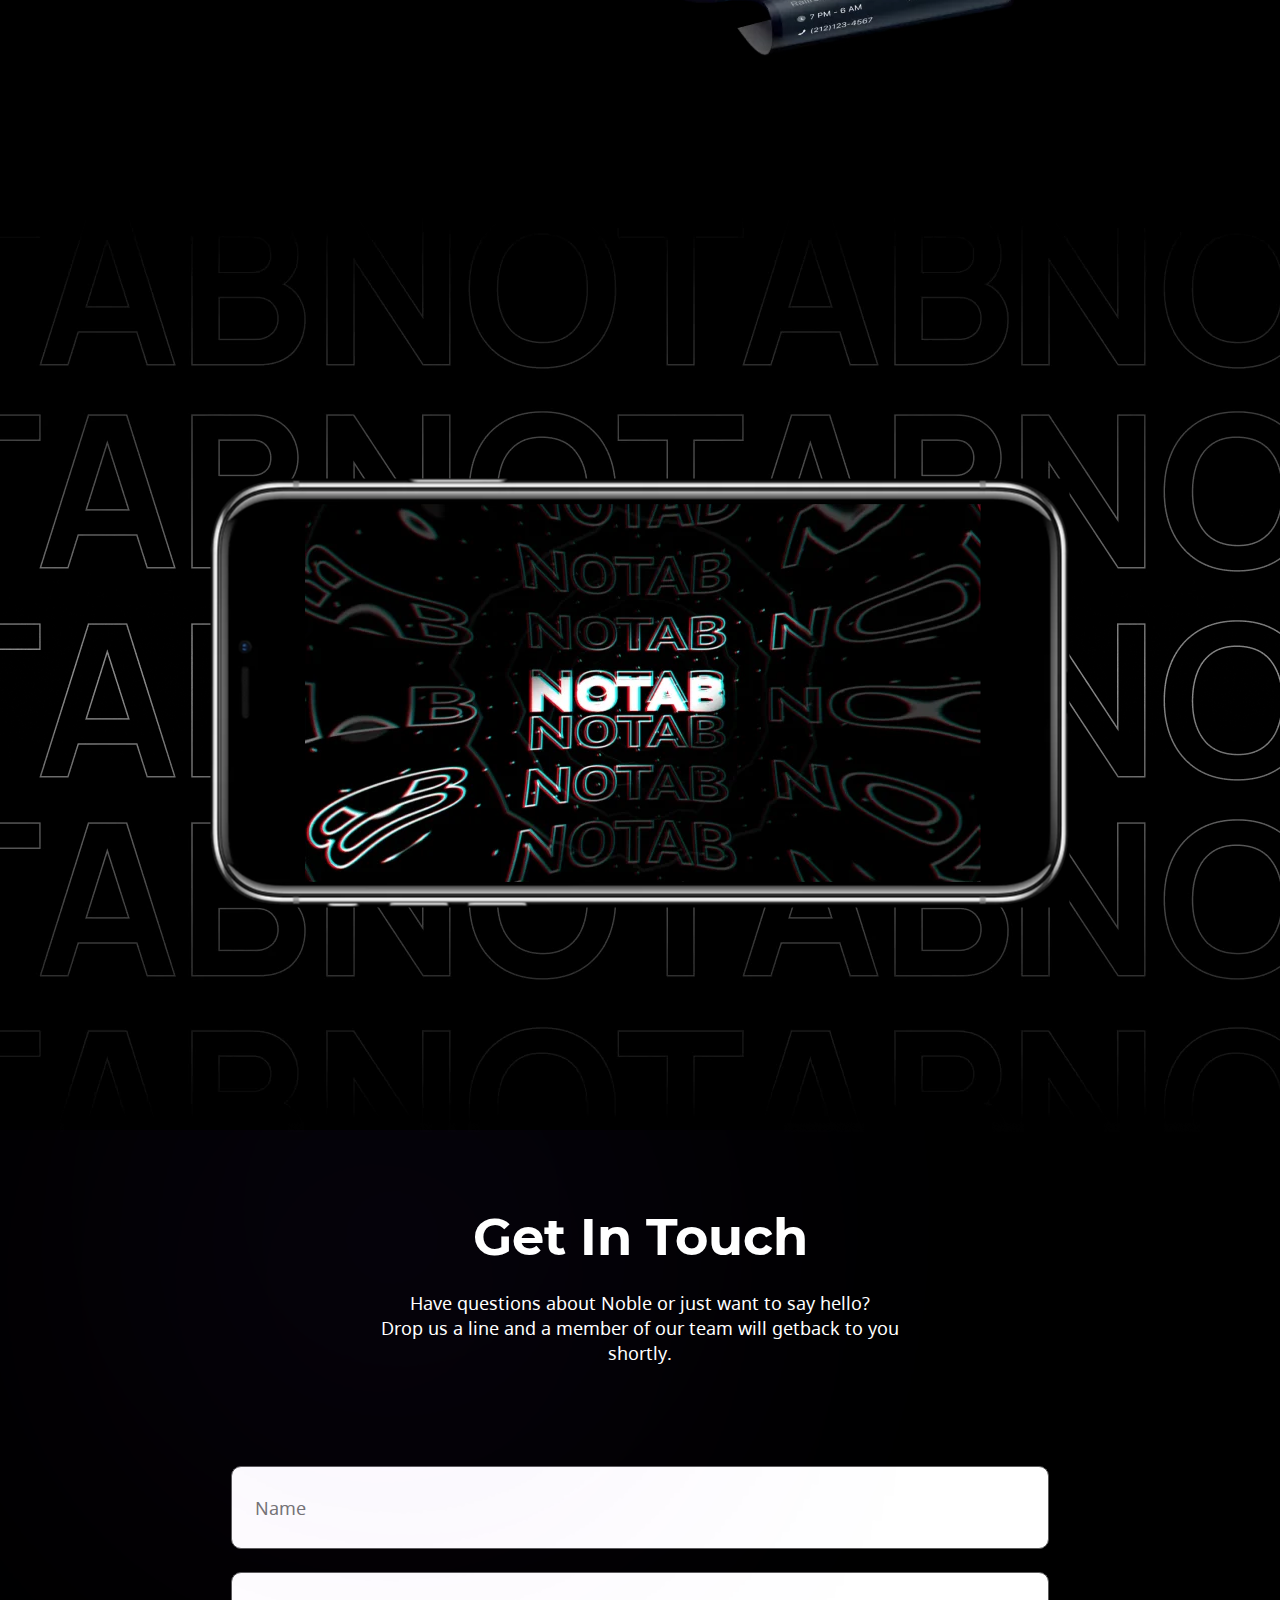
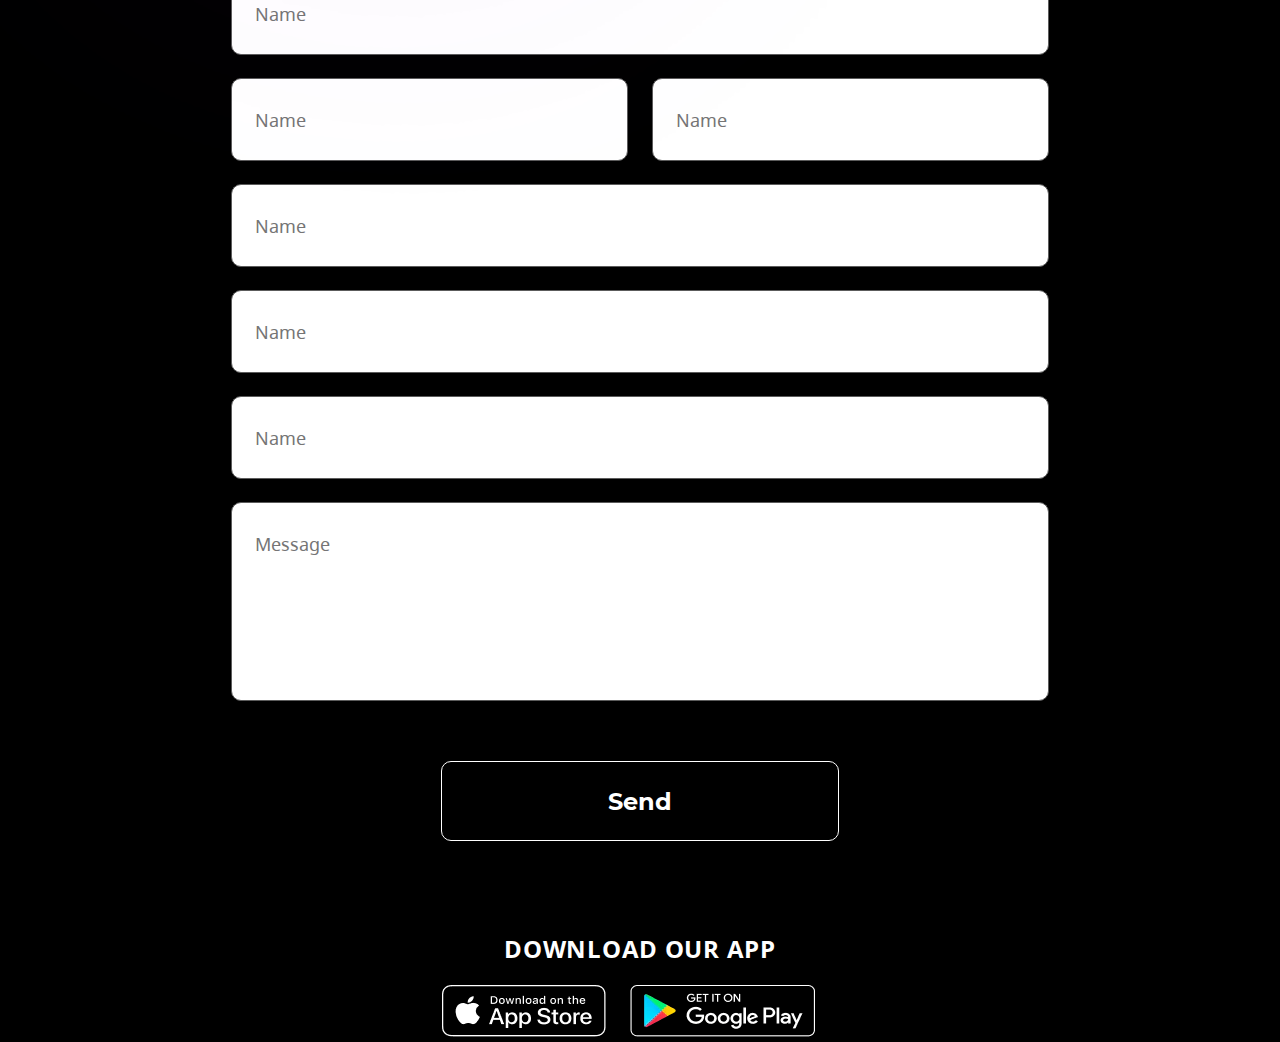
==== commit fee97a4b: "form" ====
--- a/Index.html
+++ b/Index.html
@@ -302,13 +302,46 @@
                 </picture>
               </div>
             </div>
-            <!-- <div class="notab__background">
-              <p class="notab__caption">NOTABNOTABNOTABNOTABNOTAB<br>NOTABNOTABNOTABNOTABNOTAB<br>NOTABNOTABNOTABNOTABNOTAB<br>NOTABNOTABNOTABNOTABNOTAB<br>NOTABNOTABNOTABNOTABNOTAB</p> -->
-              <!-- <p class="notab__caption">NOTABNOTABNOTABNOTABNOTAB</p>
-              <p class="notab__caption">NOTABNOTABNOTABNOTABNOTAB</p>
-              <p class="notab__caption">NOTABNOTABNOTABNOTABNOTAB</p>
-              <p class="notab__caption">NOTABNOTABNOTABNOTABNOTAB</p> -->
-            <!-- </div> -->
+          </section>
+          <section class="feedback">
+            <div class="feedback__top-blur"></div>
+            <div class="text text_center">              
+              <h2 class="text__title text__title_center">Get In Touch</h2>
+              <p class="text__subtitle text__subtitle_center">
+                Have questions about Noble or just want to say hello?<br>
+                Drop us a line and a member of our team will getback to you shortly.
+              </p>
+            </div>
+            <form class="feedback__form from" action="#" method="post" enctype="multipart/form-data">
+              <input class="form__input" type="text" name="" value="" placeholder="Name"/>
+              <input class="form__input" type="text" name="" value="" placeholder="Name"/>
+              <div class="form__flex-inputs">
+                <input class="form__input form__input_flex" type="text" name="" value="" placeholder="Name"/>
+                <input class="form__input form__input_flex" type="text" name="" value="" placeholder="Name"/>
+              </div>
+              <input class="form__input" type="text" name="" value="" placeholder="Name"/>
+              <input class="form__input" type="text" name="" value="" placeholder="Name"/>
+              <input class="form__input" type="text" name="" value="" placeholder="Name"/>
+              <textarea class="form__textarea" name="Message" placeholder="Message"></textarea>
+              <button class="form__submit" type="submit">Send</button>
+            </form>
+            <h2 class="feedback__download-caption">DOWNLOAD OUR APP</h2>
+            <div class="app-links app-links_big">
+              <div class="applinks__appstore applinks__appstore_big">
+                <picture>
+                  <source srcset="./copy-landing-page/img/appstore-mobile.webp" media="(max-width: 479px)" type="image/webp">              
+                  <source srcset="./copy-landing-page/img/appstore.webp" type="image/webp">
+                  <img src="./copy-landing-page/img/appstore.png" alt="appstore" />
+                </picture>
+              </div>
+              <div class="app-links__googleplay app-links__googleplay_big">
+                <picture>
+                  <source srcset="./copy-landing-page/img/googleplay-mobile.webp" media="(max-width: 479px)" type="image/webp">              
+                  <source srcset="./copy-landing-page/img/googleplay.webp" type="image/webp">
+                  <img src="./copy-landing-page/img/googleplay.png" alt="googleplay" />
+                </picture>
+              </div>
+            </div>       
           </section>
         </main>
         <footer></footer>
--- a/copy-landing-page/styles.css
+++ b/copy-landing-page/styles.css
@@ -1420,4 +1420,127 @@
   top: 25px;
   left: 94px;
   z-index: 4;
+}
+/* --FeedBack-------------------------------------- */
+.feedback {
+  position: relative;
+  max-width: 1440px;
+  display: flex;
+  margin-top: -116px;
+  flex-direction: column;
+  justify-content: center;
+  align-items: center;
+  overflow: hidden;
+}
+.feedback__top-blur{
+  position: absolute;
+  top: 0%;
+  left: calc(50% - 250px);
+  width: 248px;
+  height: 250px;
+  z-index: 2;
+  background: linear-gradient(12.08deg, #F101BF 2.82%, #0066FF 97.06%);
+  opacity: 0.3;
+  filter: blur(250px);
+  transform: rotate(5.78deg) translateX(-50%);
+}
+.text_center {
+  margin-top: 76px;
+  display: flex;
+  flex-direction: column;
+  align-items: center;
+}
+.text__title_center {
+  margin: 0;
+}
+.text__subtitle_center {
+  max-width: 580px;
+  text-align: center;
+}
+.feedback__form {
+  width: 818px;
+  display: flex;
+  flex-direction: column;
+}
+.from {
+  width: 818px;
+  margin-top: 82px;
+  display: flex;
+  flex-direction: column;
+}
+
+.form__input {
+  width: 100%;
+  height: 83px;
+  margin-bottom: 23px;
+  background: #FFFFFF;
+  border: 1px solid #5C5C5C;
+  box-sizing: border-box;
+  border-radius: 10px;
+  padding-left: 23px;
+  font-family: 'Noto Sans';
+  font-style: normal;
+  font-weight: 400;
+  font-size: 18px;
+  line-height: 25px;
+}
+.form__flex-inputs {
+  display: flex;
+  flex-direction: row;
+  justify-content: space-between;
+}
+.form__input_flex {
+  width: calc(50% - 12px);
+}
+
+.form__textarea {
+  width: 100%;
+  min-height: 199px;
+  resize: none;
+  outline: none;
+  background: #FFFFFF;
+  border: 1px solid #5C5C5C;
+  box-sizing: border-box;
+  border-radius: 10px;
+  padding: 29px 23px;
+  font-family: 'Noto Sans';
+  font-style: normal;
+  font-weight: 400;
+  font-size: 18px;
+  line-height: 25px;
+}
+.form__submit { 
+  margin: 60px auto 0 auto;
+  width: 398px;
+  height: 80px;
+  background: #000000;
+  color: #ffffff;
+  border: 1px solid #FFFFFF;
+  box-sizing: border-box;
+  border-radius: 10px;
+  font-family: 'Montserrat';
+  font-style: normal;
+  font-weight: 700;
+  font-size: 24px;
+  line-height: 29px;
+}
+.feedback__download-caption {
+  margin-top: 91px;
+  font-family: 'Noto Sans';
+  font-style: normal;
+  font-weight: 700;
+  font-size: 24px;
+  line-height: 33px;
+  letter-spacing: 0.03em;
+}
+
+.app-links_big {
+}
+.applinks__appstore {
+}
+.applinks__appstore_big {
+}
+.app-links__googleplay {
+}
+.app-links__googleplay_big {
 }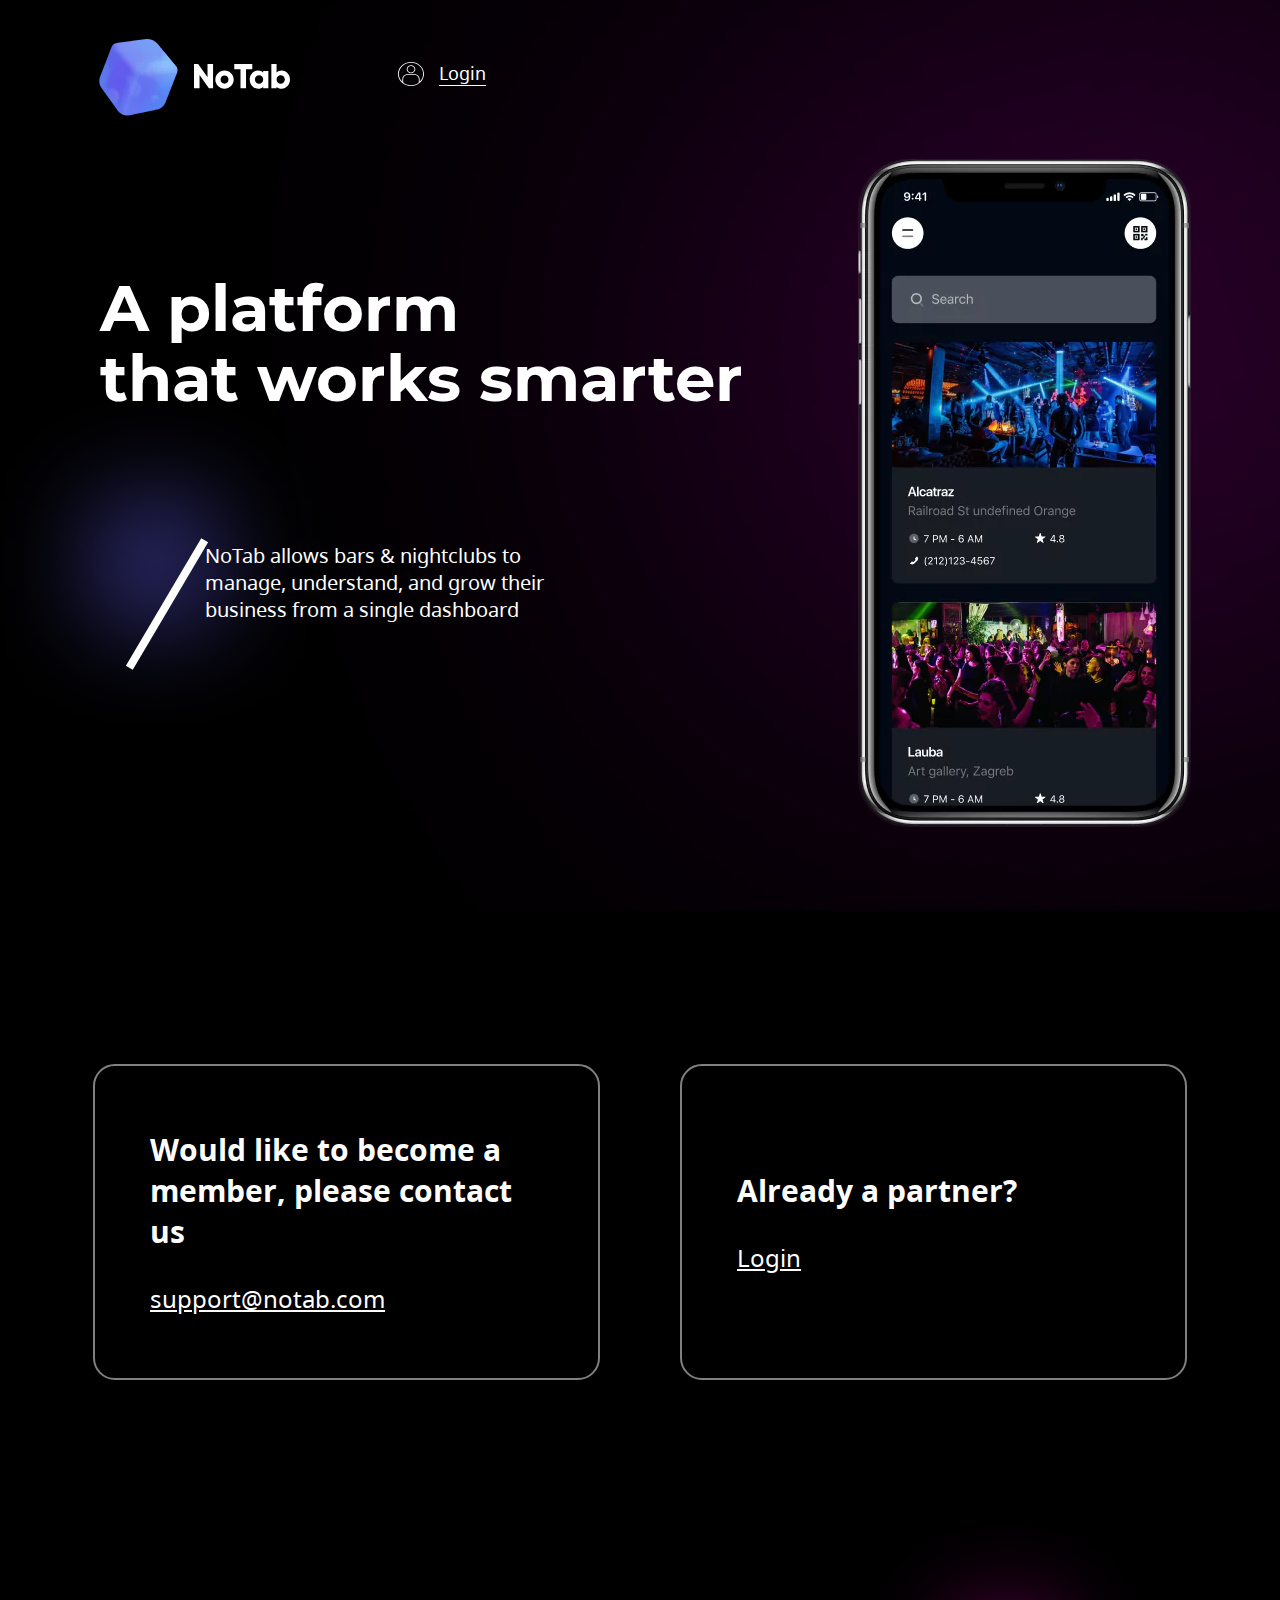
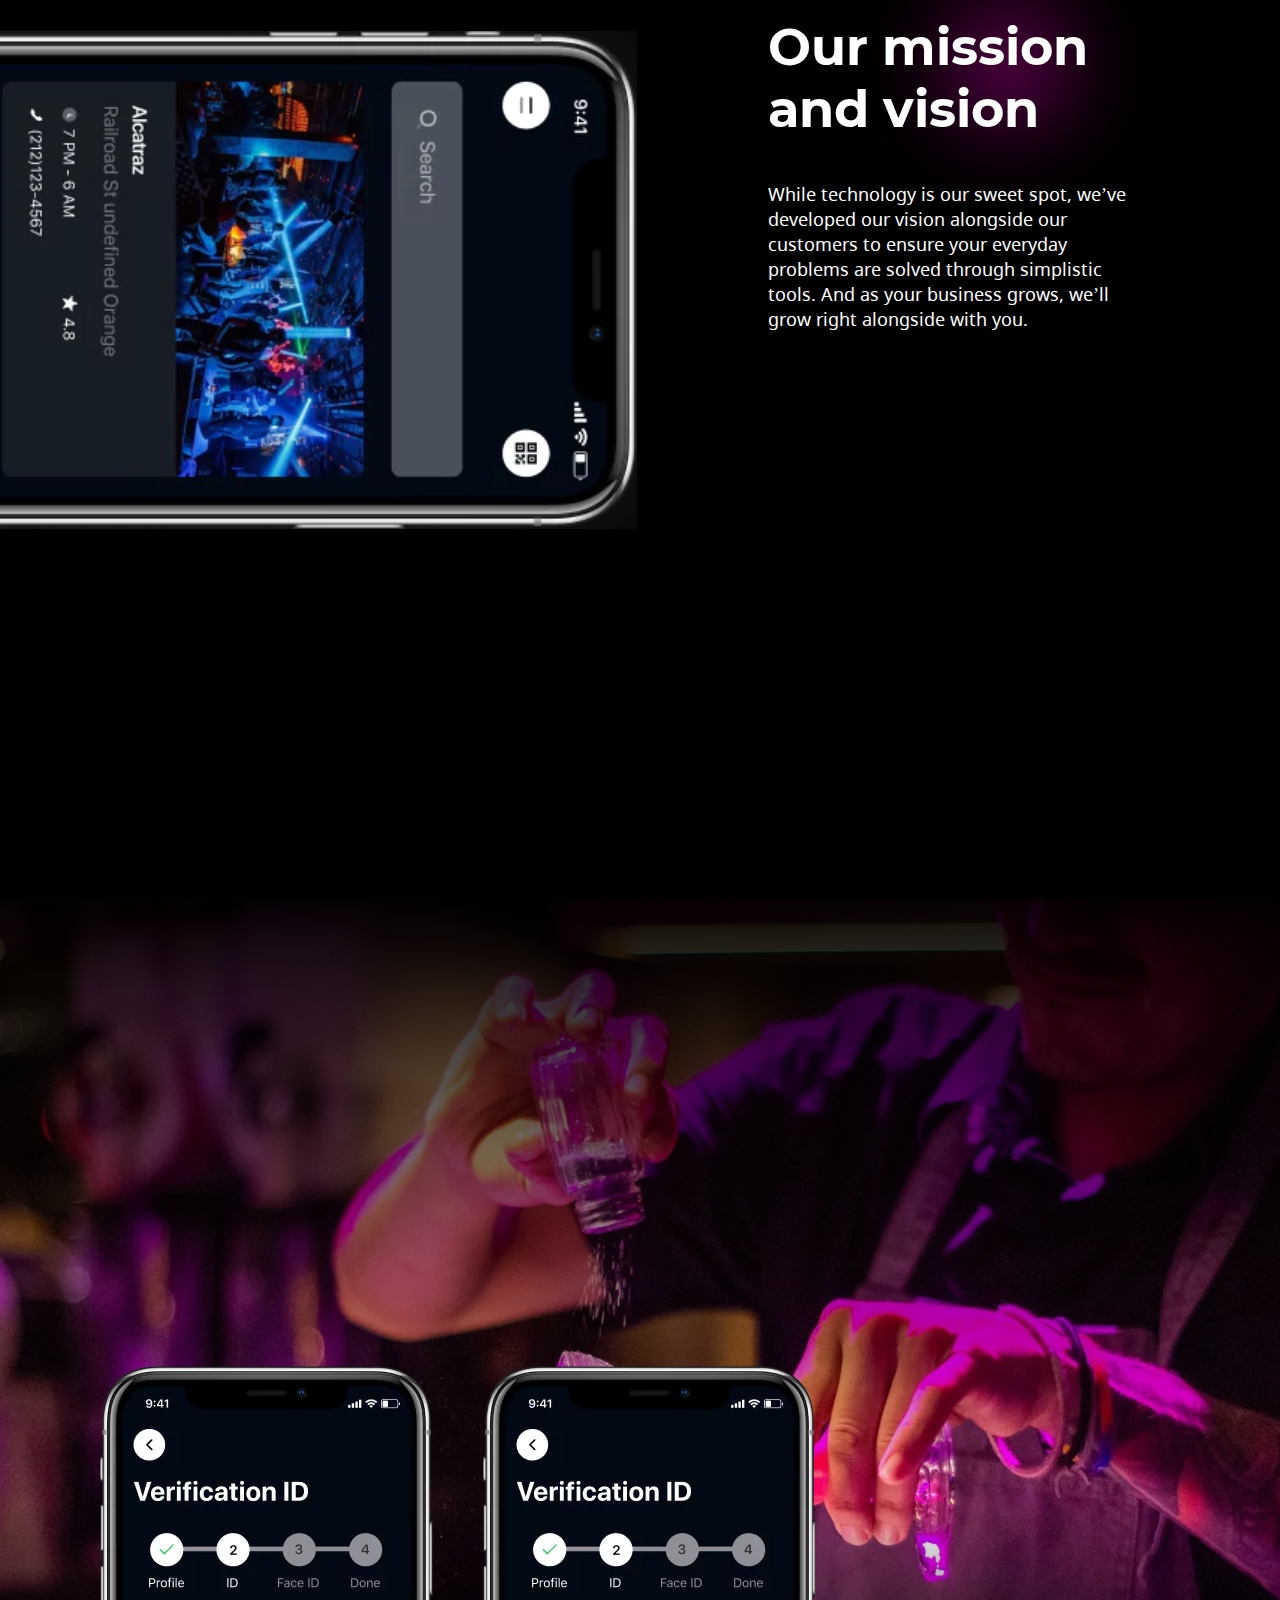
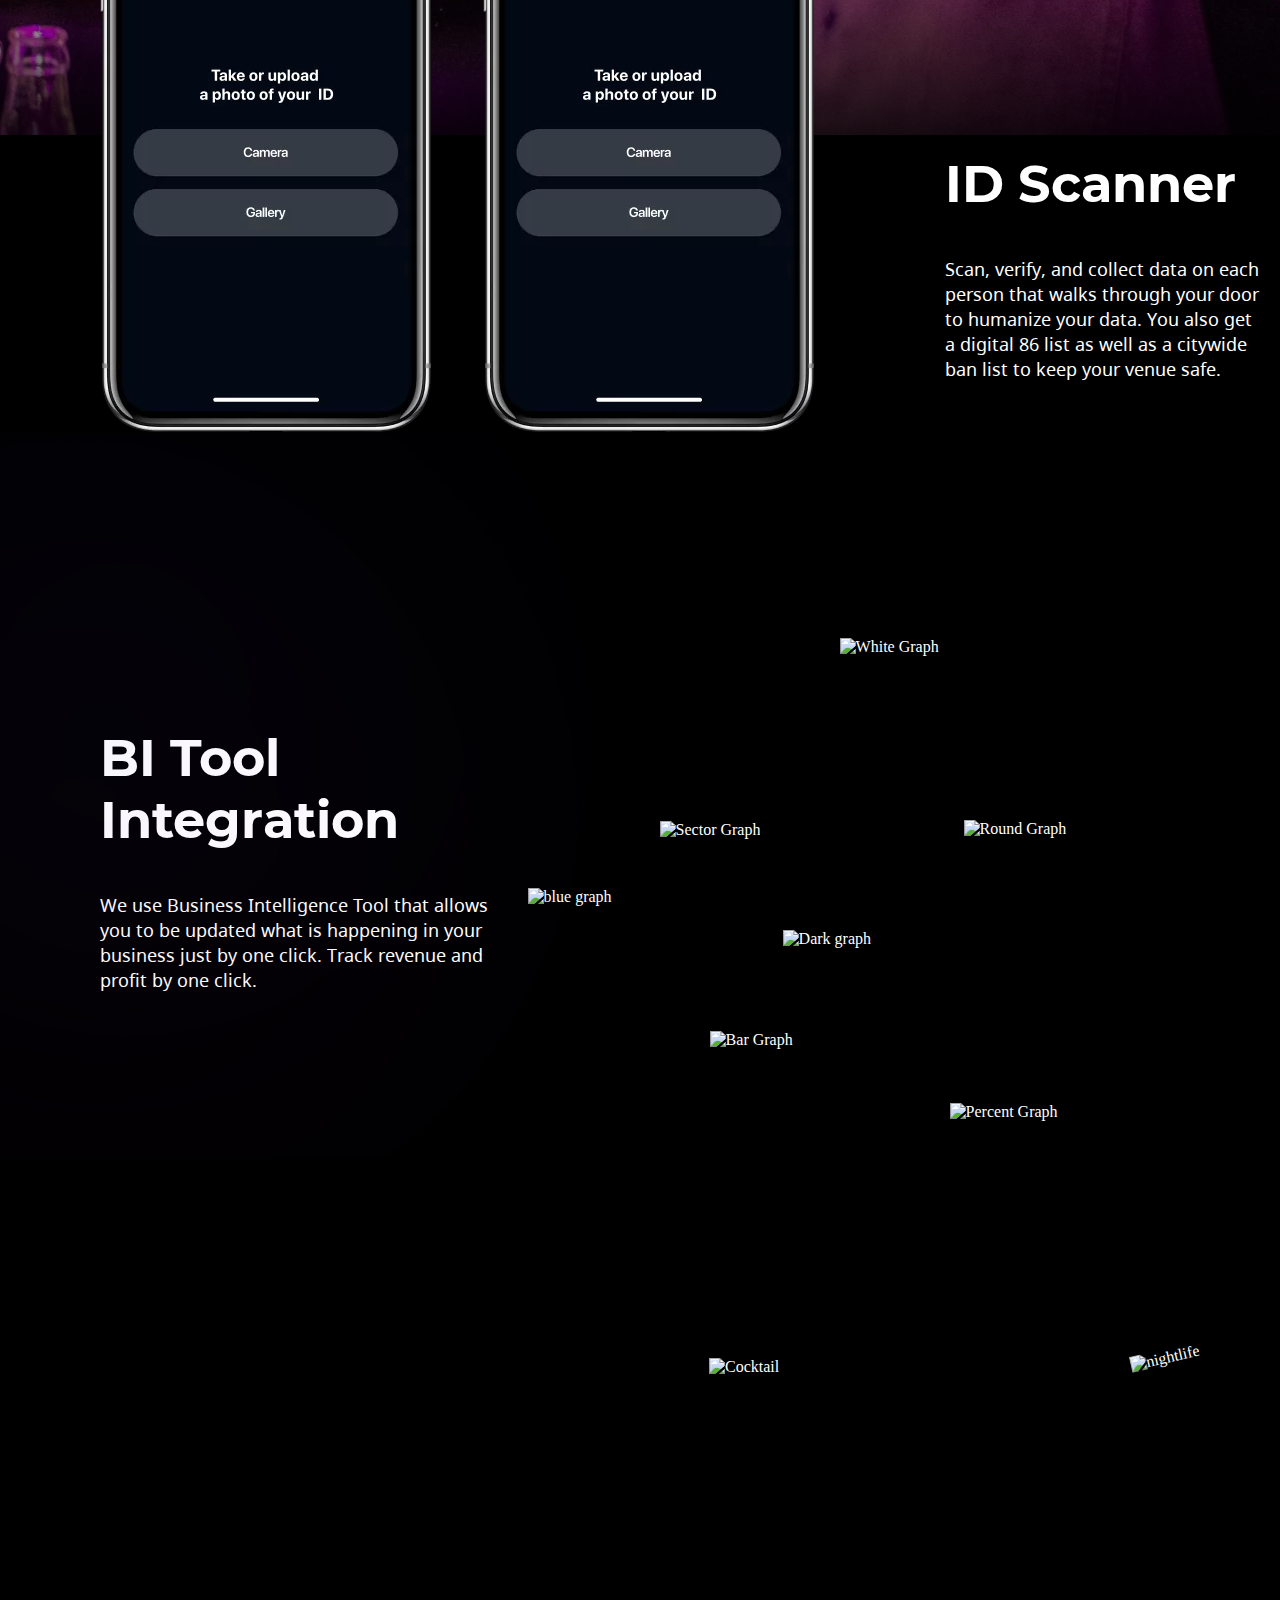
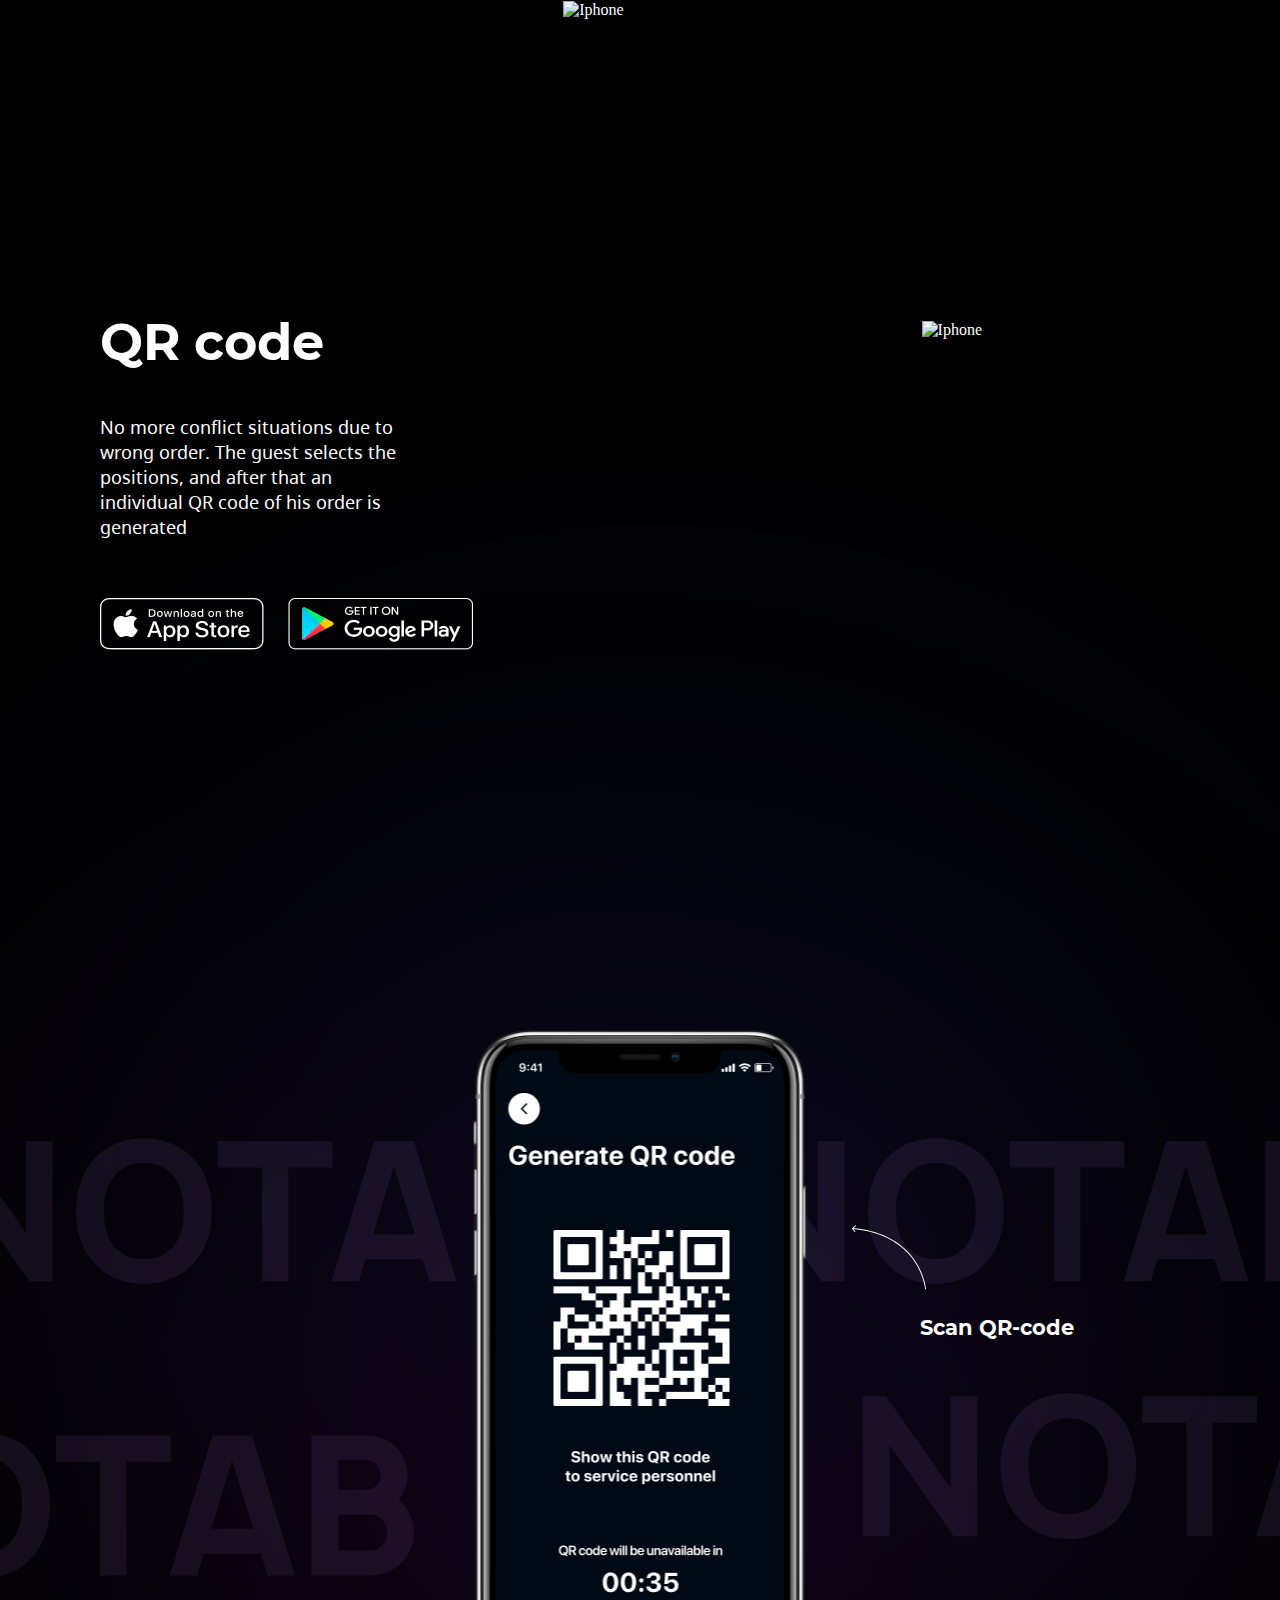
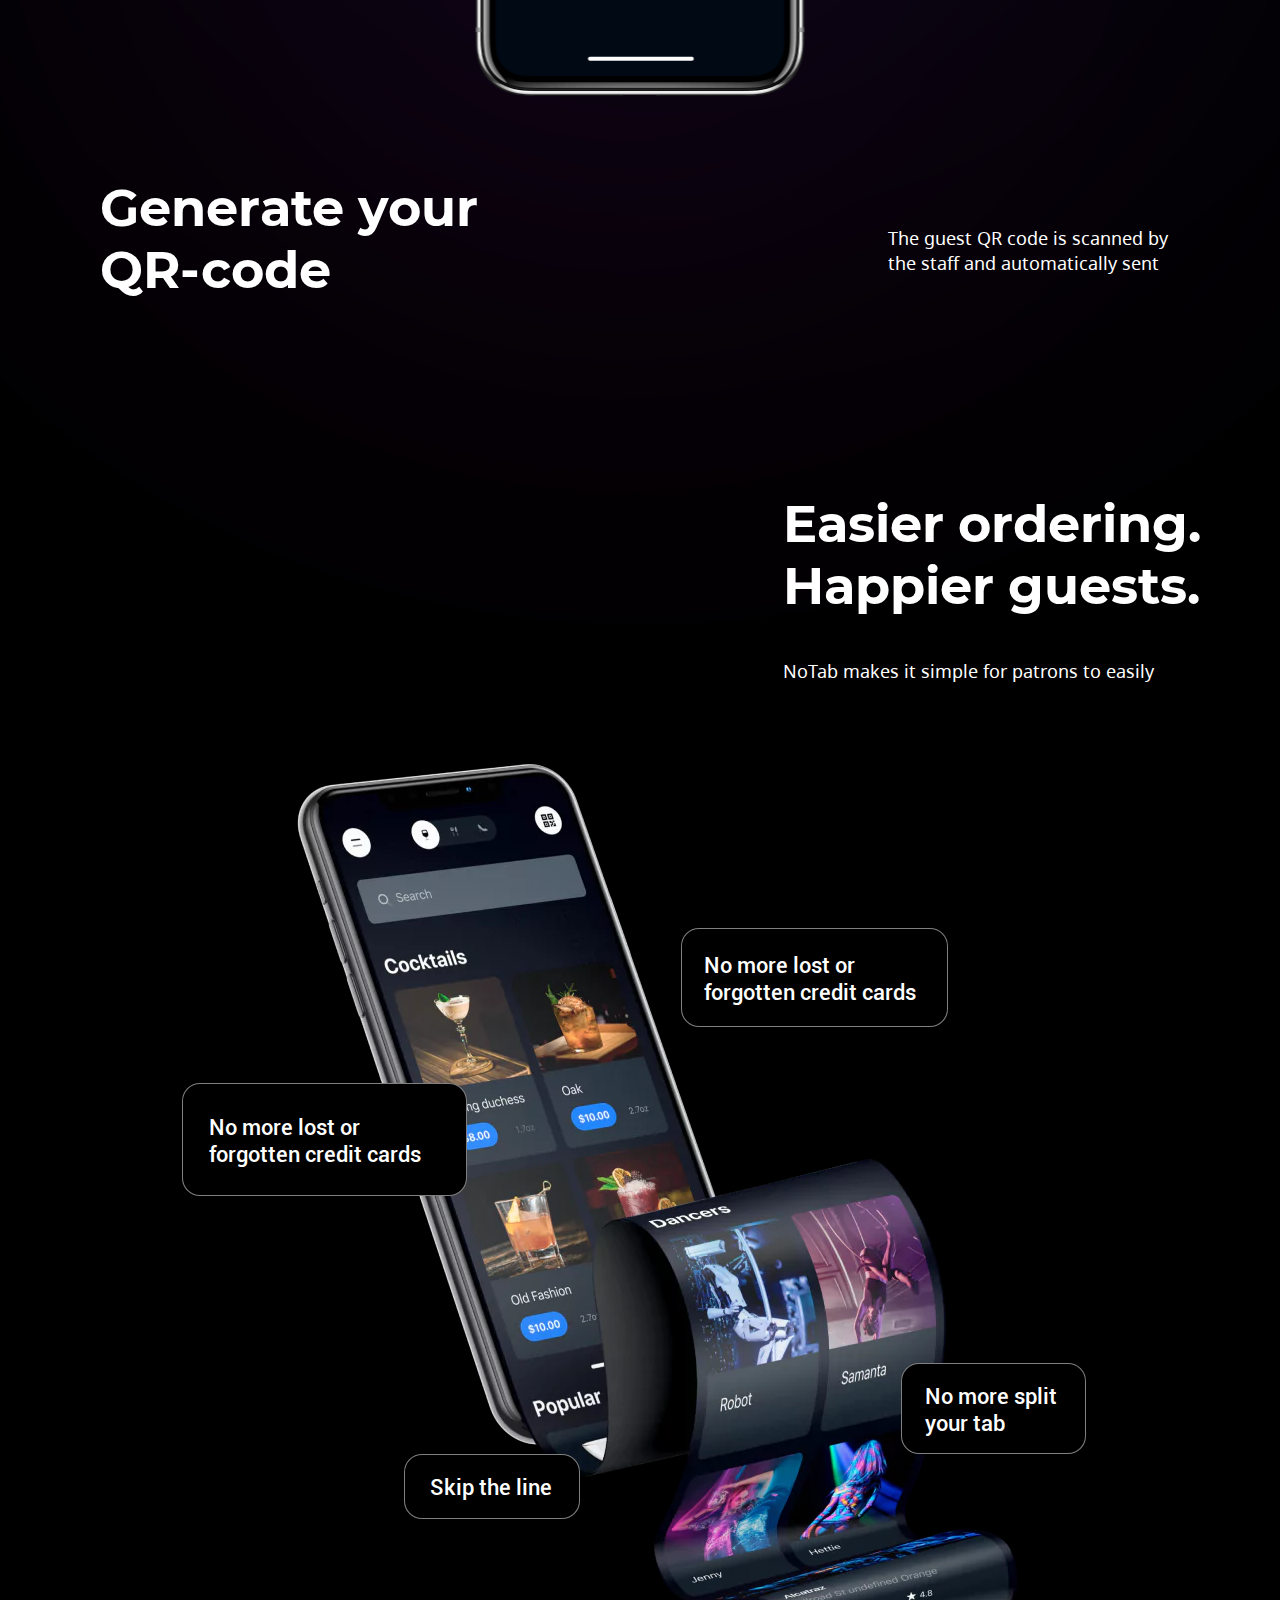
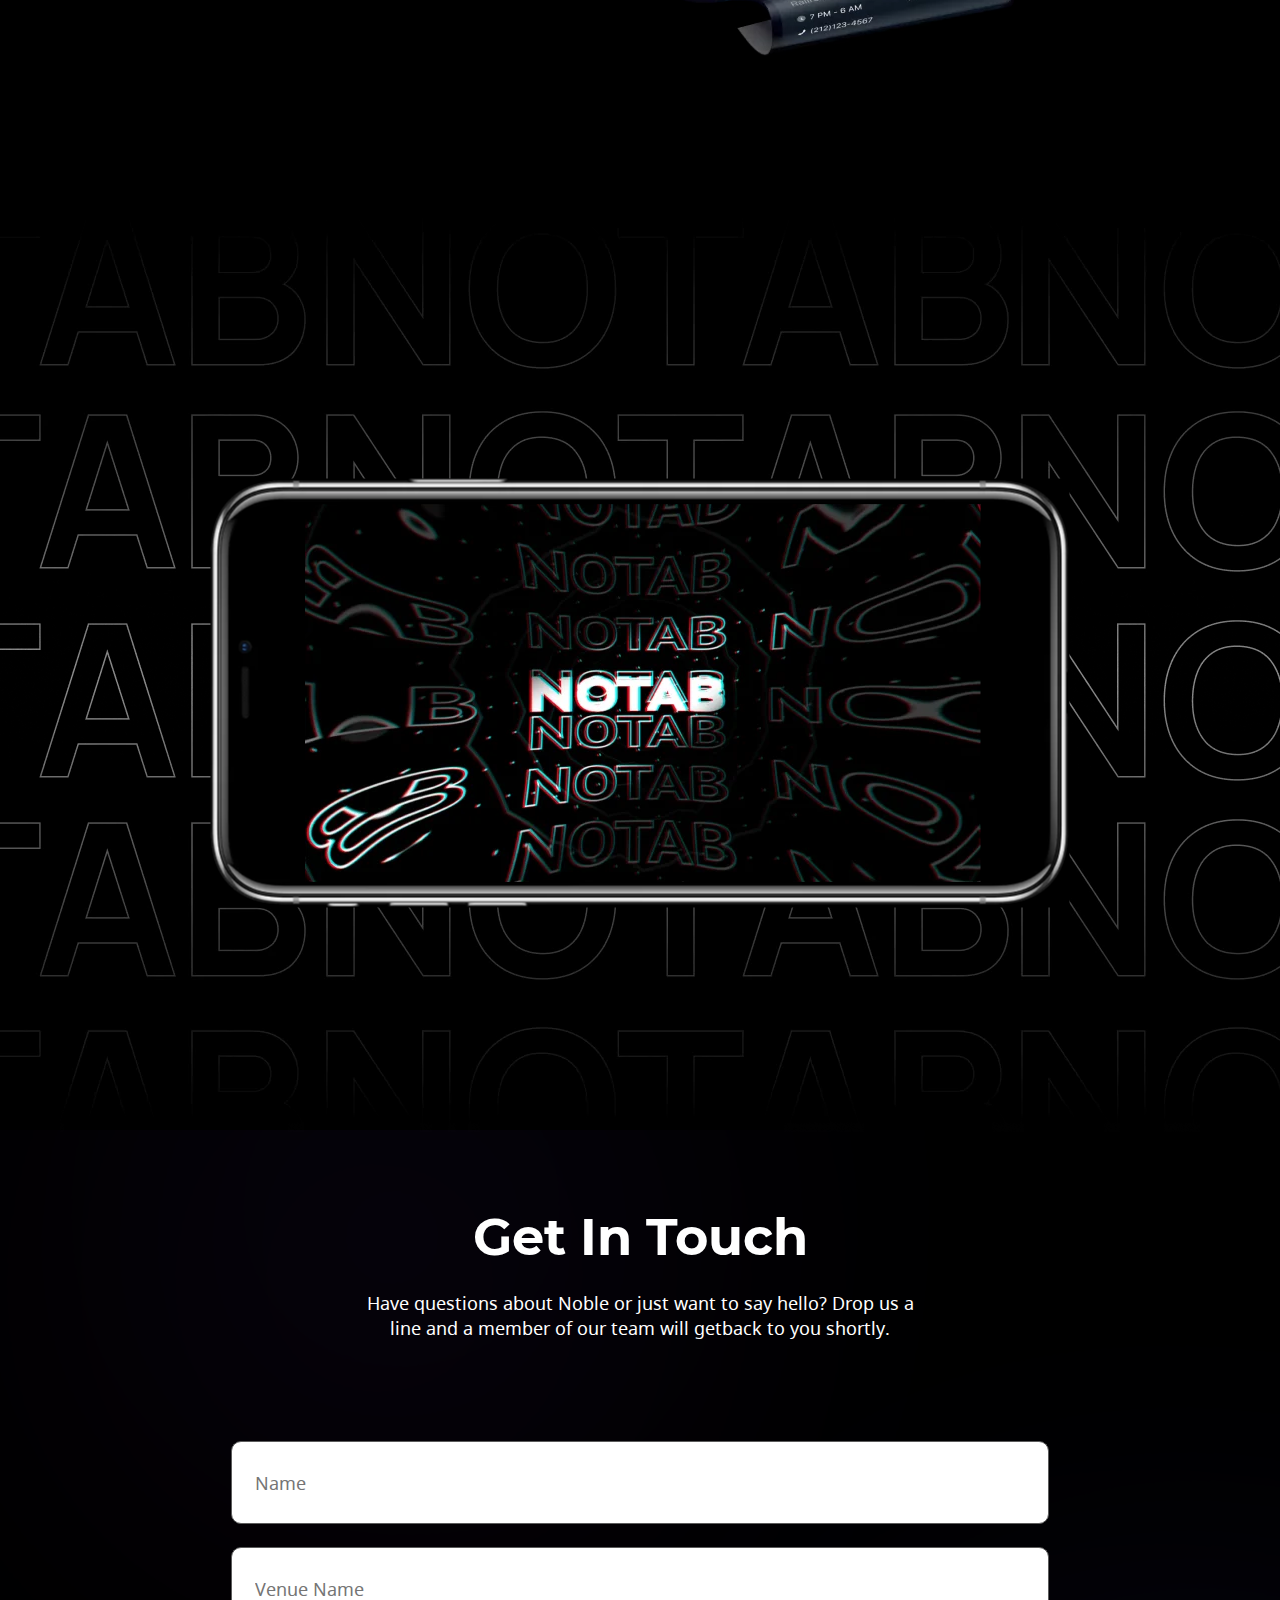
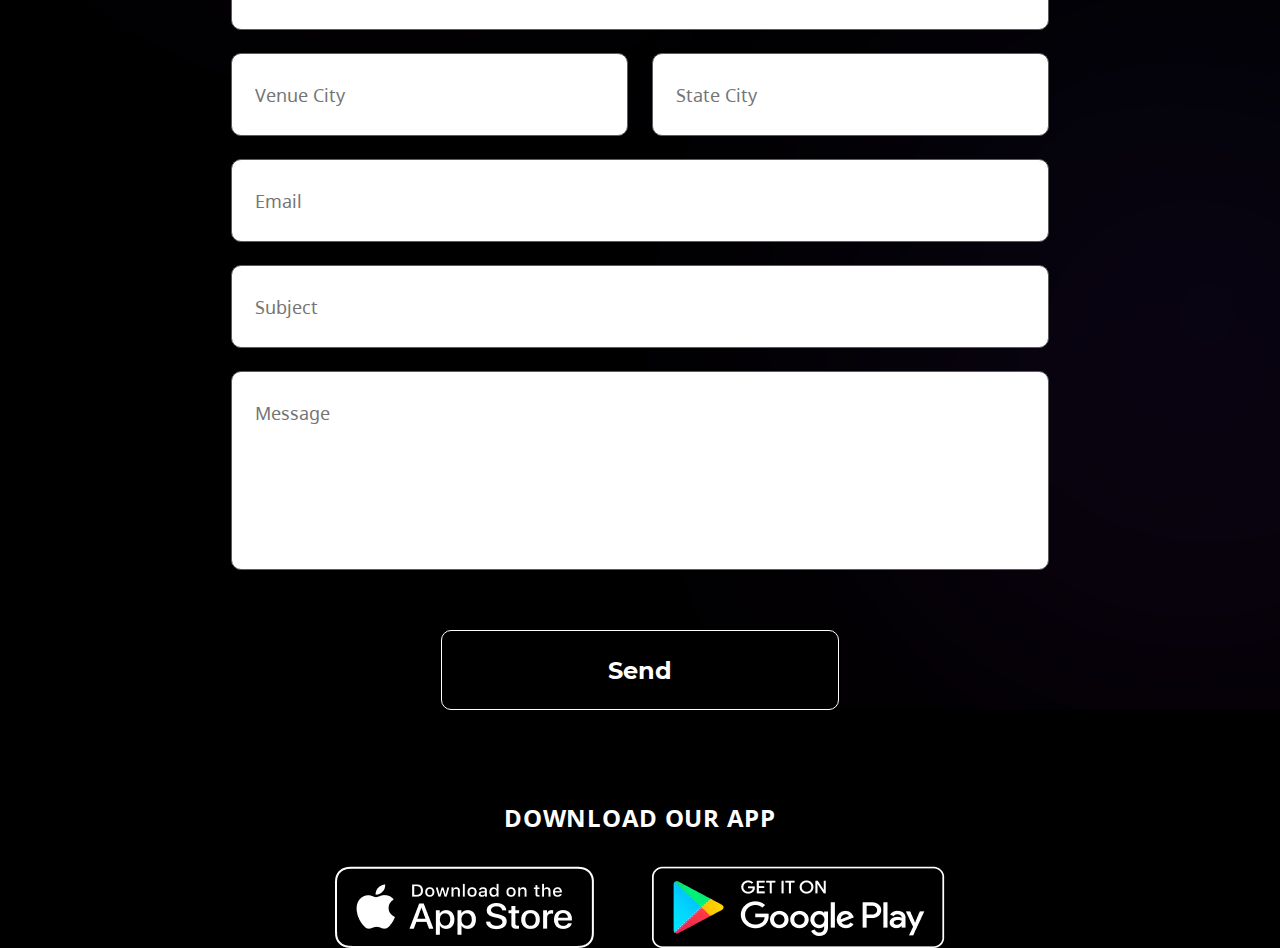
==== commit cf3095d6: "download ready" ====
--- a/Index.html
+++ b/Index.html
@@ -305,43 +305,44 @@
           </section>
           <section class="feedback">
             <div class="feedback__top-blur"></div>
+            <div class="feedback__bottom-blur"></div>
             <div class="text text_center">              
               <h2 class="text__title text__title_center">Get In Touch</h2>
               <p class="text__subtitle text__subtitle_center">
-                Have questions about Noble or just want to say hello?<br>
-                Drop us a line and a member of our team will getback to you shortly.
-              </p>
-            </div>
-            <form class="feedback__form from" action="#" method="post" enctype="multipart/form-data">
+                Have questions about Noble or just want to say hello? Drop us a line and a member of our team will getback to you shortly.
+              </p>
+            </div>
+            <form class="form" action="#" method="post" enctype="multipart/form-data">
               <input class="form__input" type="text" name="" value="" placeholder="Name"/>
-              <input class="form__input" type="text" name="" value="" placeholder="Name"/>
+              <input class="form__input" type="text" name="" value="" placeholder="Venue Name"/>
               <div class="form__flex-inputs">
-                <input class="form__input form__input_flex" type="text" name="" value="" placeholder="Name"/>
-                <input class="form__input form__input_flex" type="text" name="" value="" placeholder="Name"/>
-              </div>
-              <input class="form__input" type="text" name="" value="" placeholder="Name"/>
-              <input class="form__input" type="text" name="" value="" placeholder="Name"/>
-              <input class="form__input" type="text" name="" value="" placeholder="Name"/>
+                <input class="form__input form__input_flex" type="text" name="" value="" placeholder="Venue City"/>
+                <input class="form__input form__input_flex" type="text" name="" value="" placeholder="State City"/>
+              </div>
+              <input class="form__input" type="text" name="" value="" placeholder="Email"/>
+              <input class="form__input" type="text" name="" value="" placeholder="Subject"/>
               <textarea class="form__textarea" name="Message" placeholder="Message"></textarea>
               <button class="form__submit" type="submit">Send</button>
-            </form>
-            <h2 class="feedback__download-caption">DOWNLOAD OUR APP</h2>
+            </form>    
+          </section>
+          <section class="download">
+            <h2 class="download__caption">DOWNLOAD OUR APP</h2>
             <div class="app-links app-links_big">
               <div class="applinks__appstore applinks__appstore_big">
                 <picture>
-                  <source srcset="./copy-landing-page/img/appstore-mobile.webp" media="(max-width: 479px)" type="image/webp">              
-                  <source srcset="./copy-landing-page/img/appstore.webp" type="image/webp">
-                  <img src="./copy-landing-page/img/appstore.png" alt="appstore" />
+                  <source srcset="./copy-landing-page/img/appstore-mobile.webp" media="(max-width: 767px)" type="image/webp">              
+                  <source srcset="./copy-landing-page/img/download-appstore.webp" type="image/webp">
+                  <img src="./copy-landing-page/img/download-appstore.png" alt="appstore" />
                 </picture>
               </div>
               <div class="app-links__googleplay app-links__googleplay_big">
                 <picture>
-                  <source srcset="./copy-landing-page/img/googleplay-mobile.webp" media="(max-width: 479px)" type="image/webp">              
-                  <source srcset="./copy-landing-page/img/googleplay.webp" type="image/webp">
-                  <img src="./copy-landing-page/img/googleplay.png" alt="googleplay" />
-                </picture>
-              </div>
-            </div>       
+                  <source srcset="./copy-landing-page/img/googleplay-mobile.webp" media="(max-width: 767px)" type="image/webp">              
+                  <source srcset="./copy-landing-page/img/download-googleplay.webp" type="image/webp">
+                  <img src="./copy-landing-page/img/download-googleplay.png" alt="googleplay" />
+                </picture>
+              </div>
+            </div>  
           </section>
         </main>
         <footer></footer>
--- a/copy-landing-page/styles.css
+++ b/copy-landing-page/styles.css
@@ -91,12 +91,29 @@
   }
 }
 
+.app-links_big {
+  width: 610px;
+  justify-content: space-between;  
+}
+
+@media screen and (max-width: 767px) {
+  .app-links_big {
+    width: 185px;
+    flex-direction: column;
+    justify-content: center;
+    align-items: center;
+    font-size: 16px;
+    line-height: 22px;
+  }
+}
+
 .app-links__appstore {
   width: 164px;
   height: 52px;
   margin: 0 24px;
 }
 
+
 @media screen and (max-width: 992px) {
   .app-links__appstore {
     width: 185px;
@@ -109,6 +126,18 @@
   .app-links__appstore {
     width: 185px;
     height: 60px;
+  }
+}
+.applinks__appstore_big {
+  width: 259px;
+  height: 82px;
+  margin: 0;
+}
+@media screen and (max-width: 767px) {
+  .applinks__appstore_big {
+    width: 185px;
+    height: 60px;
+    margin: 0;
   }
 }
 
@@ -133,6 +162,19 @@
     height: 60px;
   }
 }
+.app-links__googleplay_big {
+  width: 293px;
+  height: 82px;
+  margin: 0;
+}
+@media screen and (max-width: 767px) {
+  .app-links__googleplay_big {
+    margin-top: 24px;
+    width: 185px;
+    height: 60px;
+  }
+}
+
 /* --header------------------------------------ */
 .header {
   z-index: 25;
@@ -1155,6 +1197,14 @@
   .generate-code__scan-text { 
     top: 700px;
     left: calc(50% + 112px);
+    font-size: 18px;
+    line-height: 22px;
+  }
+}
+@media screen and (max-width: 380px) {
+  .generate-code__scan-text { 
+    top: 700px;
+    left: calc(50% + 90px);
     font-size: 18px;
     line-height: 22px;
   }
@@ -1317,6 +1367,11 @@
     border-radius: 10px;
   }
 }
+@media screen and (max-width: 380px) {
+  .advantages__caption-2 {
+    left: 165px;
+  }
+}
 .advantages__caption-3 {
   position: absolute;
   width: 185px;
@@ -1346,6 +1401,11 @@
     border-radius: 10px;
   }
 }
+@media screen and (max-width: 380px) {
+  .advantages__caption-3 {
+    left: 214px;
+  }
+}
 .advantages__caption-4 {
   position: absolute;
   width: 176px;
@@ -1432,6 +1492,11 @@
   align-items: center;
   overflow: hidden;
 }
+@media screen and (max-width: 992px) {
+  .feedback {
+    margin-top: 95px;
+  }
+}
 .feedback__top-blur{
   position: absolute;
   top: 0%;
@@ -1444,12 +1509,41 @@
   filter: blur(250px);
   transform: rotate(5.78deg) translateX(-50%);
 }
+@media screen and (max-width: 992px) {
+  .feedback__top-blur {
+    top: 0%;
+    left: calc(50% - 150px);
+  }
+}
+.feedback__bottom-blur{
+  position: absolute;
+  top: 678px;
+  left: 1191px;
+  width: 337px;
+  height: 342px;
+  z-index: 2;
+  background: linear-gradient(12.08deg, #F101BF 2.82%, #0066FF 97.06%);
+  opacity: 0.3;
+  filter: blur(250px);
+  transform: rotate(5.78deg) translateX(-50%);
+}
+@media screen and (max-width: 992px) {
+  .feedback__bottom-blur {
+    top: 790px;
+    left: calc(50% + 230px);
+  }
+}
 .text_center {
   margin-top: 76px;
   display: flex;
   flex-direction: column;
   align-items: center;
 }
+@media screen and (max-width: 830px) {
+  .text_center {
+    margin: 0 15px
+  }
+}
 .text__title_center {
   margin: 0;
 }
@@ -1457,18 +1551,19 @@
   max-width: 580px;
   text-align: center;
 }
-.feedback__form {
-  width: 818px;
-  display: flex;
-  flex-direction: column;
-}
-.from {
+.form {
+  z-index: 4;
   width: 818px;
   margin-top: 82px;
   display: flex;
   flex-direction: column;
 }
-
+@media screen and (max-width: 830px) {
+  .form {
+    width: calc(100% - 30px);
+    margin: 49px 15px 0 15px;
+  }
+}
 .form__input {
   width: 100%;
   height: 83px;
@@ -1484,21 +1579,41 @@
   font-size: 18px;
   line-height: 25px;
 }
+
+@media screen and (max-width: 830px) {
+  .form__input {
+    height: 57px;
+    margin-bottom: 16px;
+    padding-left: 11px;
+    font-size: 16px;
+    line-height: 22px;
+  }
+}
 .form__flex-inputs {
   display: flex;
   flex-direction: row;
   justify-content: space-between;
 }
+
+@media screen and (max-width: 830px) {
+  .form__flex-inputs {
+    flex-direction: column;
+  }
+}
 .form__input_flex {
   width: calc(50% - 12px);
 }
-
+@media screen and (max-width: 830px) {
+  .form__input_flex {
+    width: 100%;
+  }
+}
 .form__textarea {
   width: 100%;
   min-height: 199px;
   resize: none;
   outline: none;
-  background: #FFFFFF;
+  background: rgb(255, 255, 255);
   border: 1px solid #5C5C5C;
   box-sizing: border-box;
   border-radius: 10px;
@@ -1508,6 +1623,14 @@
   font-weight: 400;
   font-size: 18px;
   line-height: 25px;
+}
+@media screen and (max-width: 830px) {
+  .form__textarea {
+    min-height: 140px;
+    padding-left: 11px;
+    font-size: 16px;
+    line-height: 22px;
+  }
 }
 .form__submit { 
   margin: 60px auto 0 auto;
@@ -1524,8 +1647,22 @@
   font-size: 24px;
   line-height: 29px;
 }
-.feedback__download-caption {
-  margin-top: 91px;
+@media screen and (max-width: 830px) {
+  .form__submit  {    
+    width: 100%;
+    margin: 60px 0 0 0;
+  }
+}
+/* --Download----------------------------------------- */
+.download {
+  display: flex;
+  flex-direction: column;
+  justify-content: center;
+  align-items: center;
+}
+
+.download__caption {
+  margin: 91px 0 32px 0;
   font-family: 'Noto Sans';
   font-style: normal;
   font-weight: 700;
@@ -1533,14 +1670,8 @@
   line-height: 33px;
   letter-spacing: 0.03em;
 }
-
-.app-links_big {
-}
-.applinks__appstore {
-}
-.applinks__appstore_big {
-}
-.app-links__googleplay {
-}
-.app-links__googleplay_big {
+@media screen and (max-width: 830px) {
+  .form__caption  {    
+    margin: 74px 0 45px 0;
+  }
 }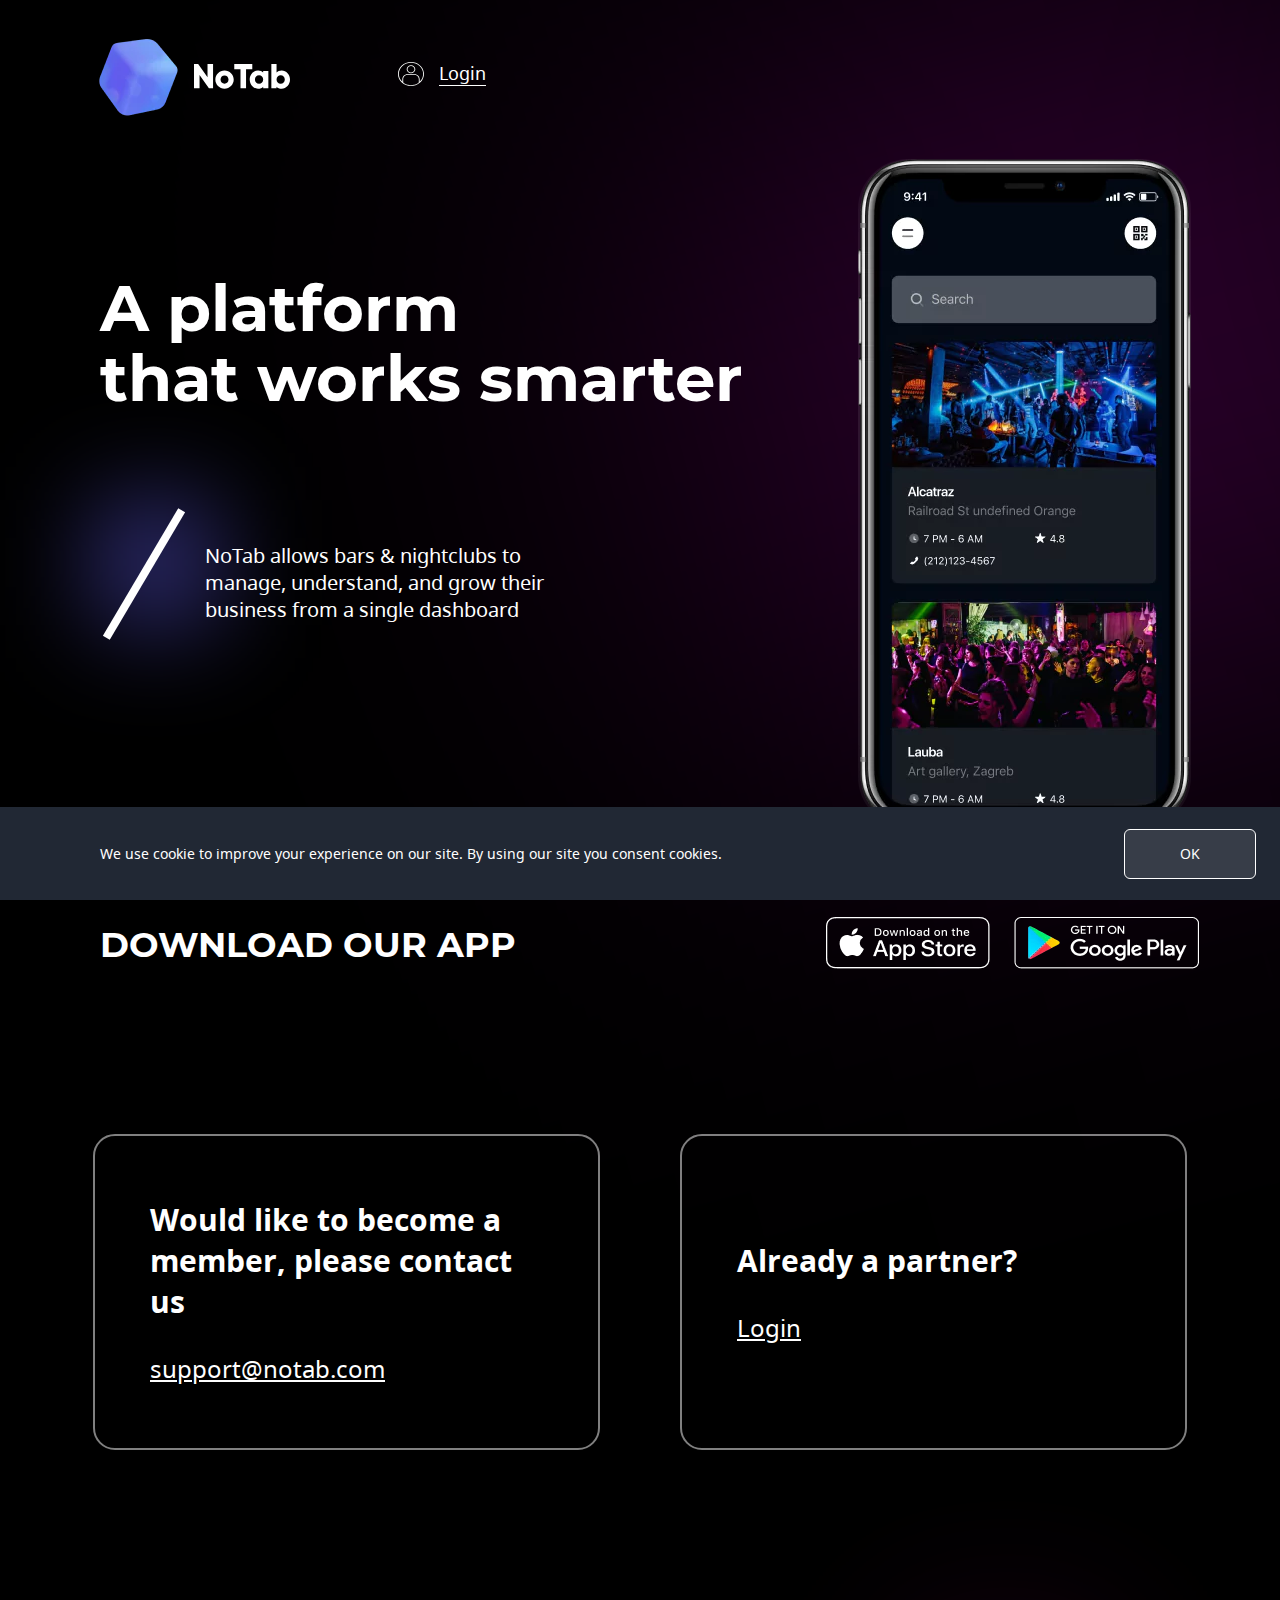
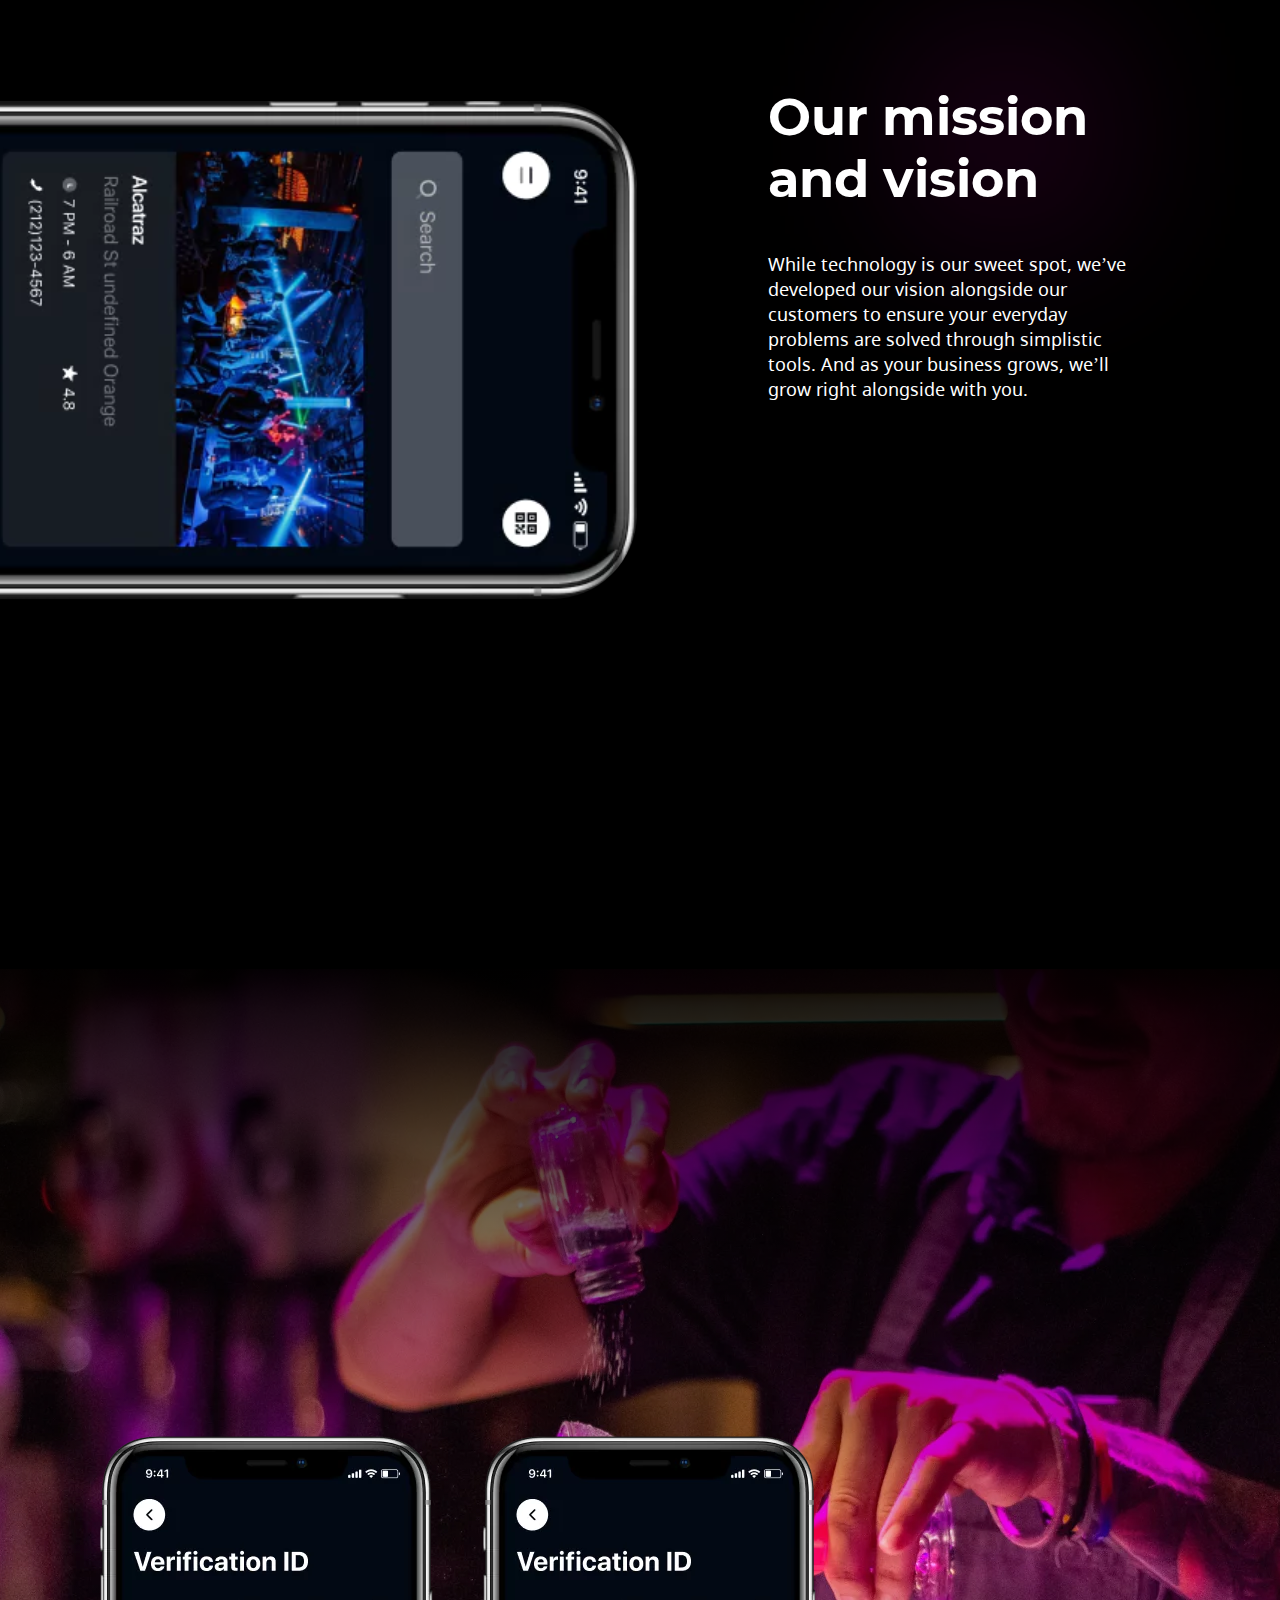
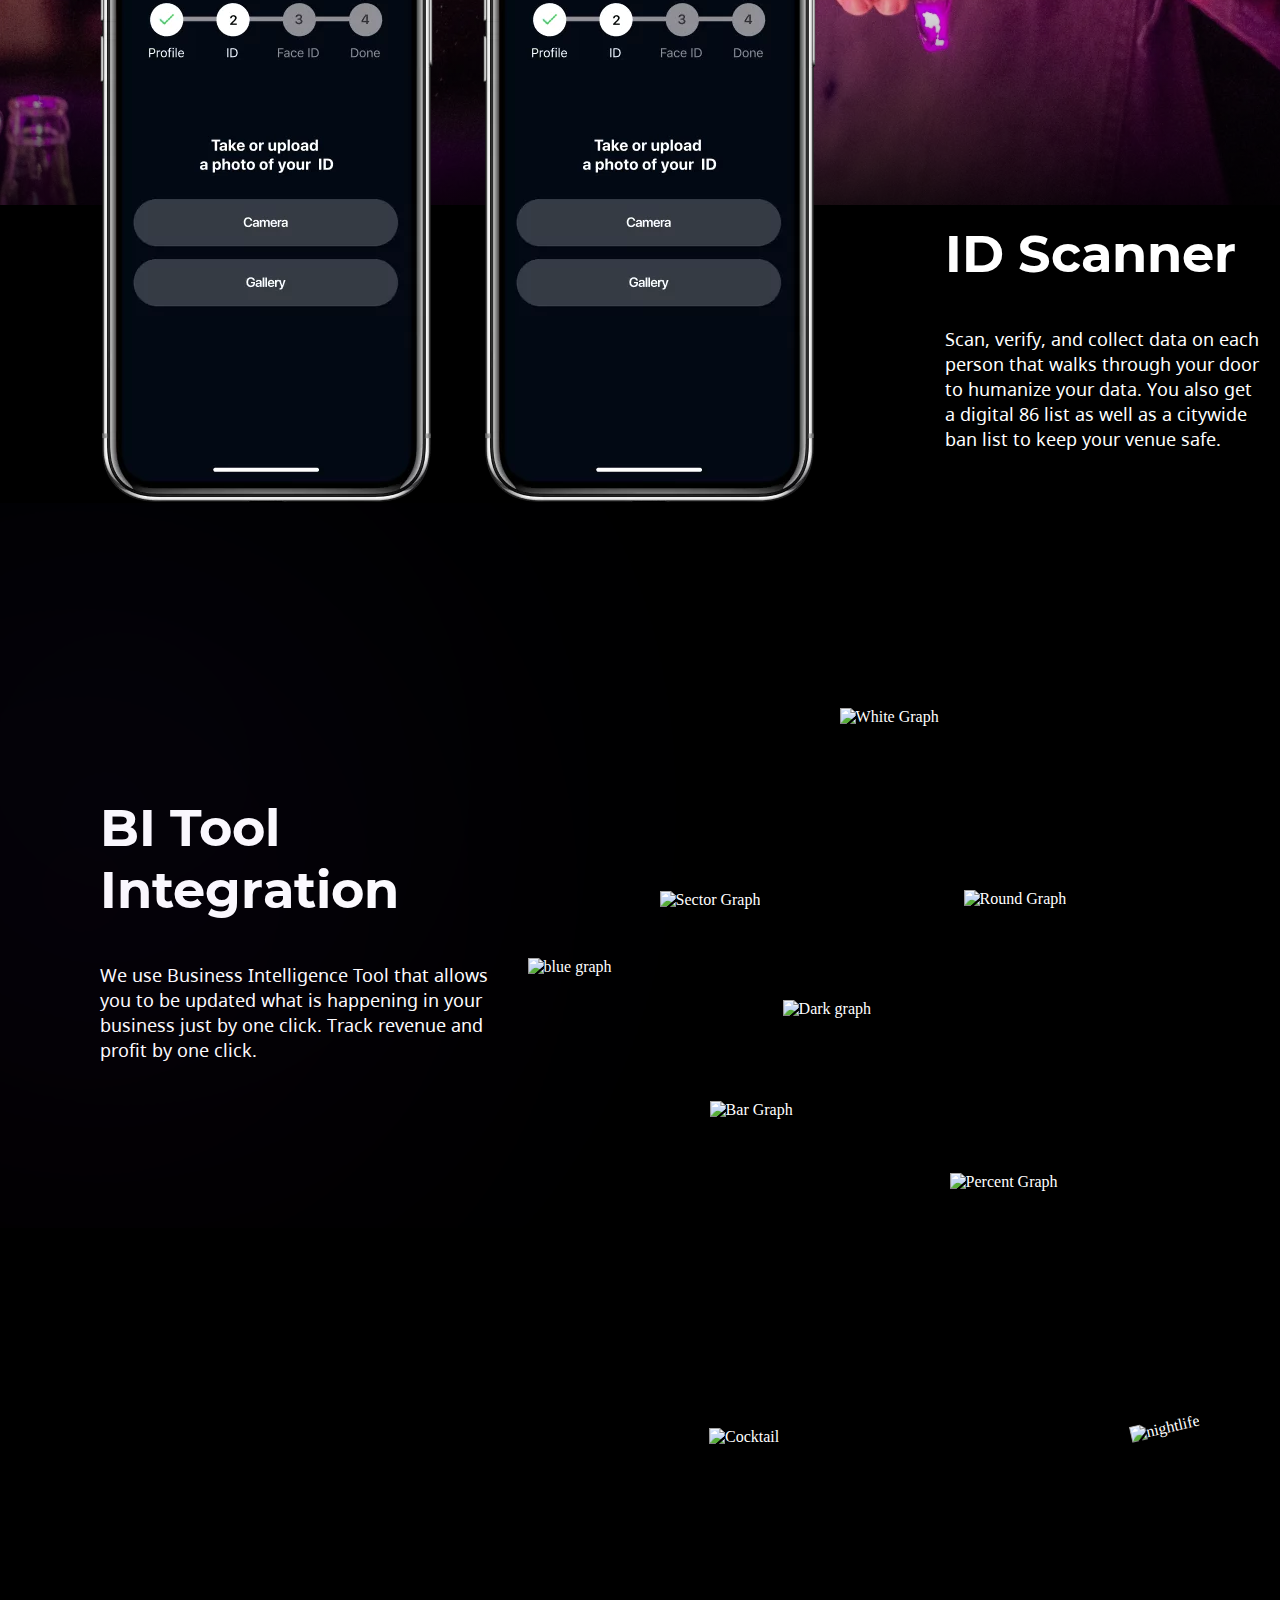
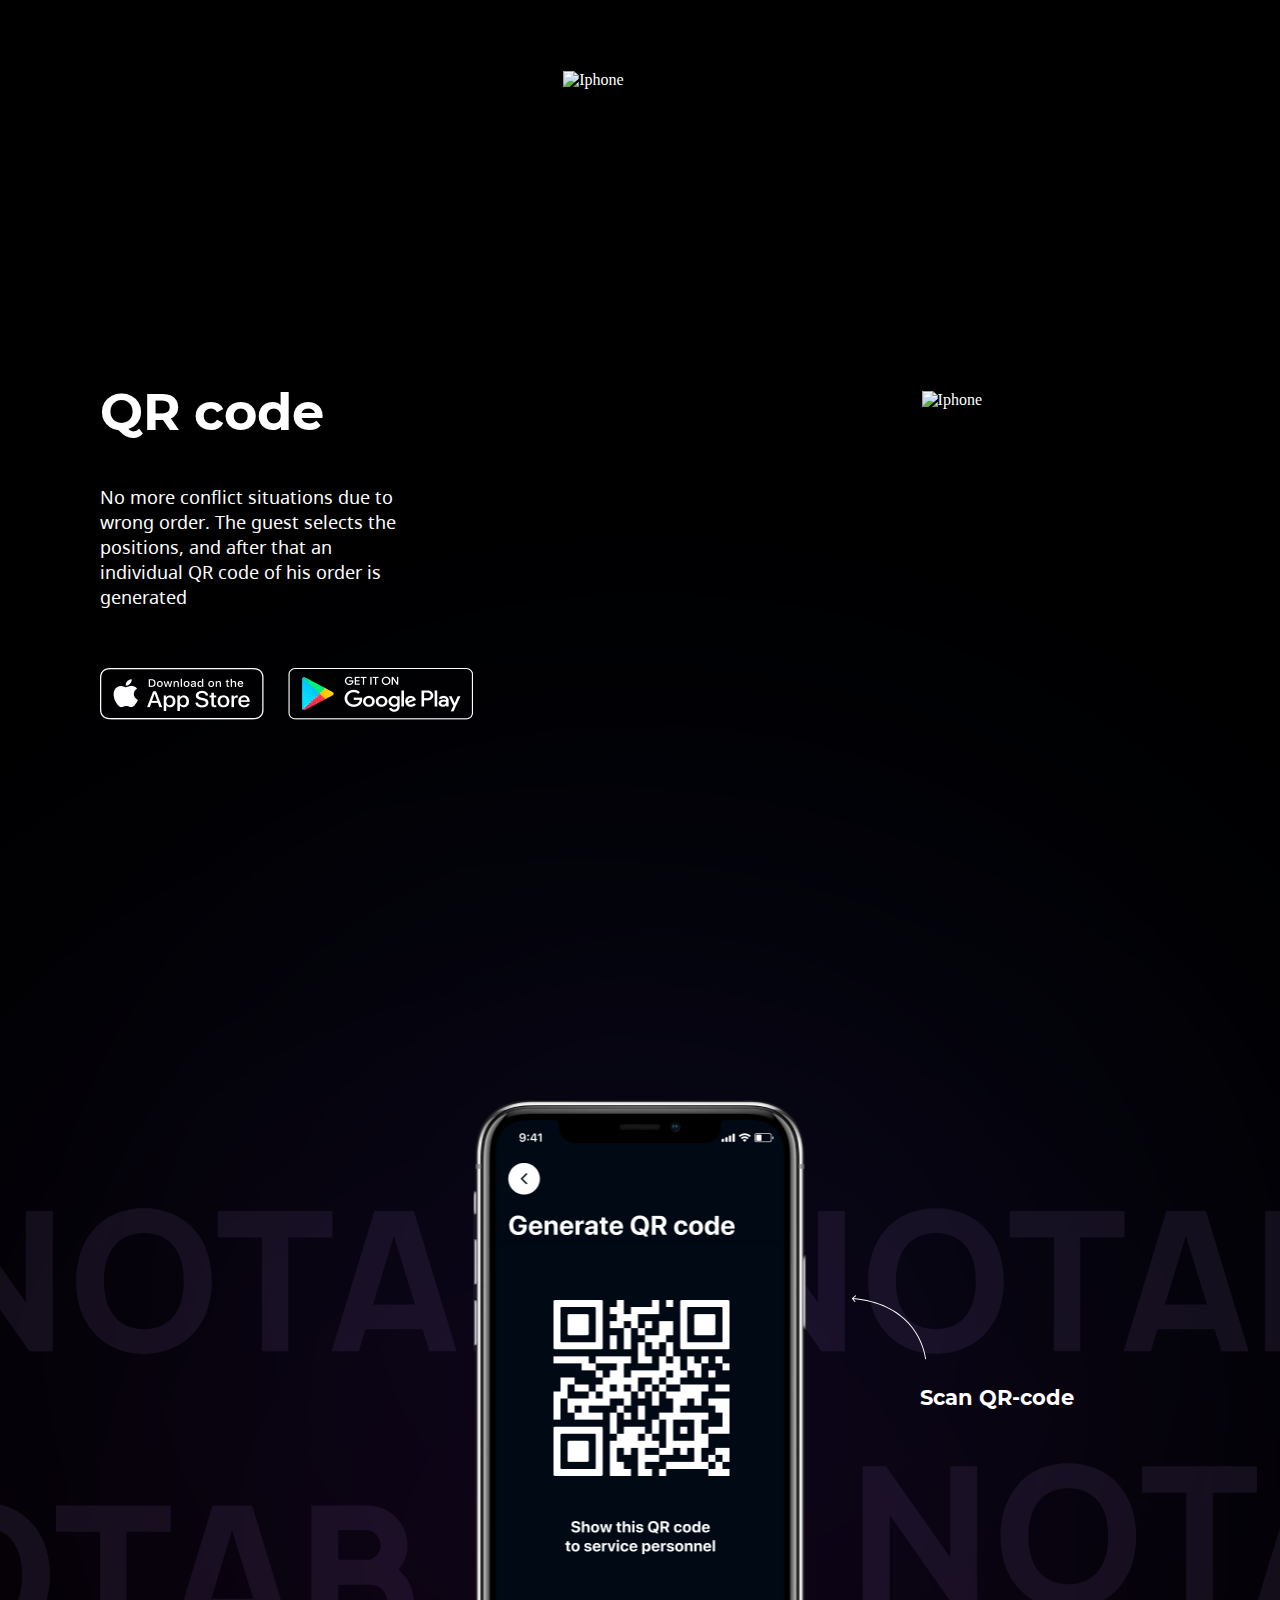
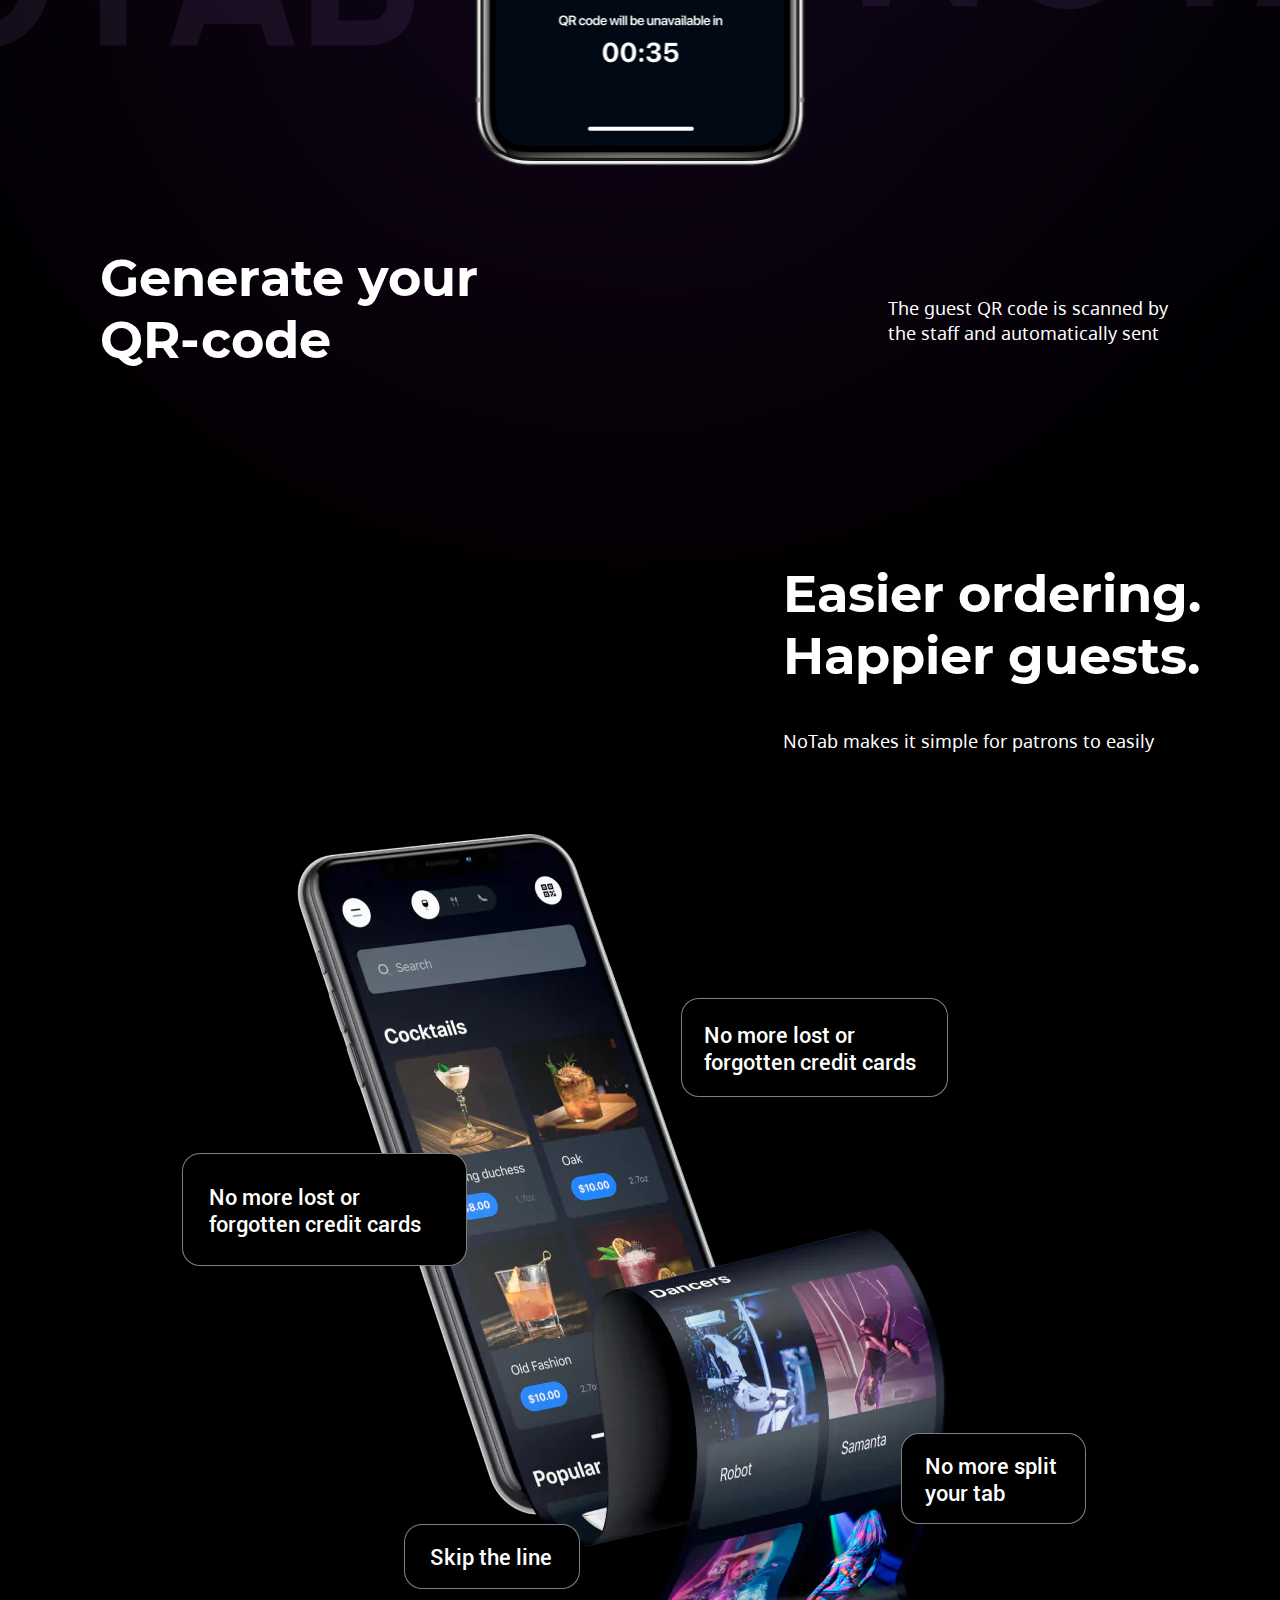
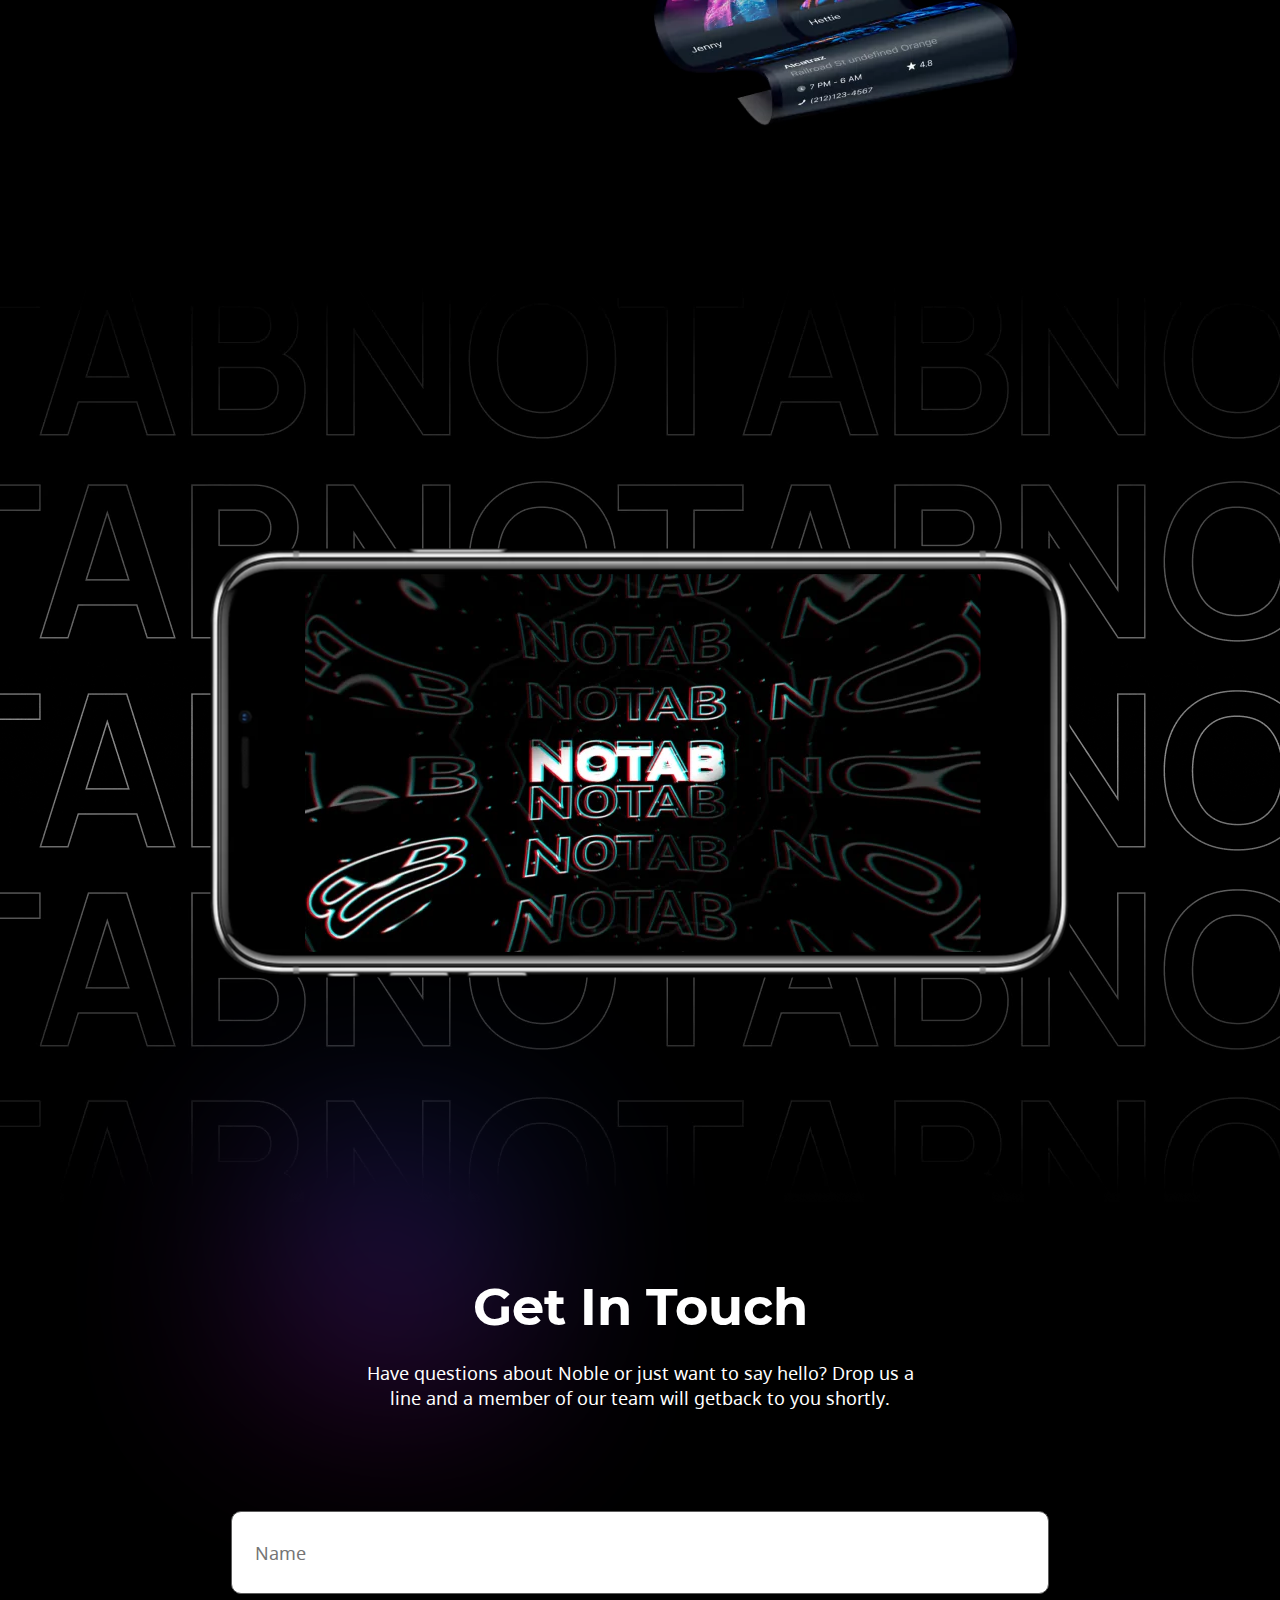
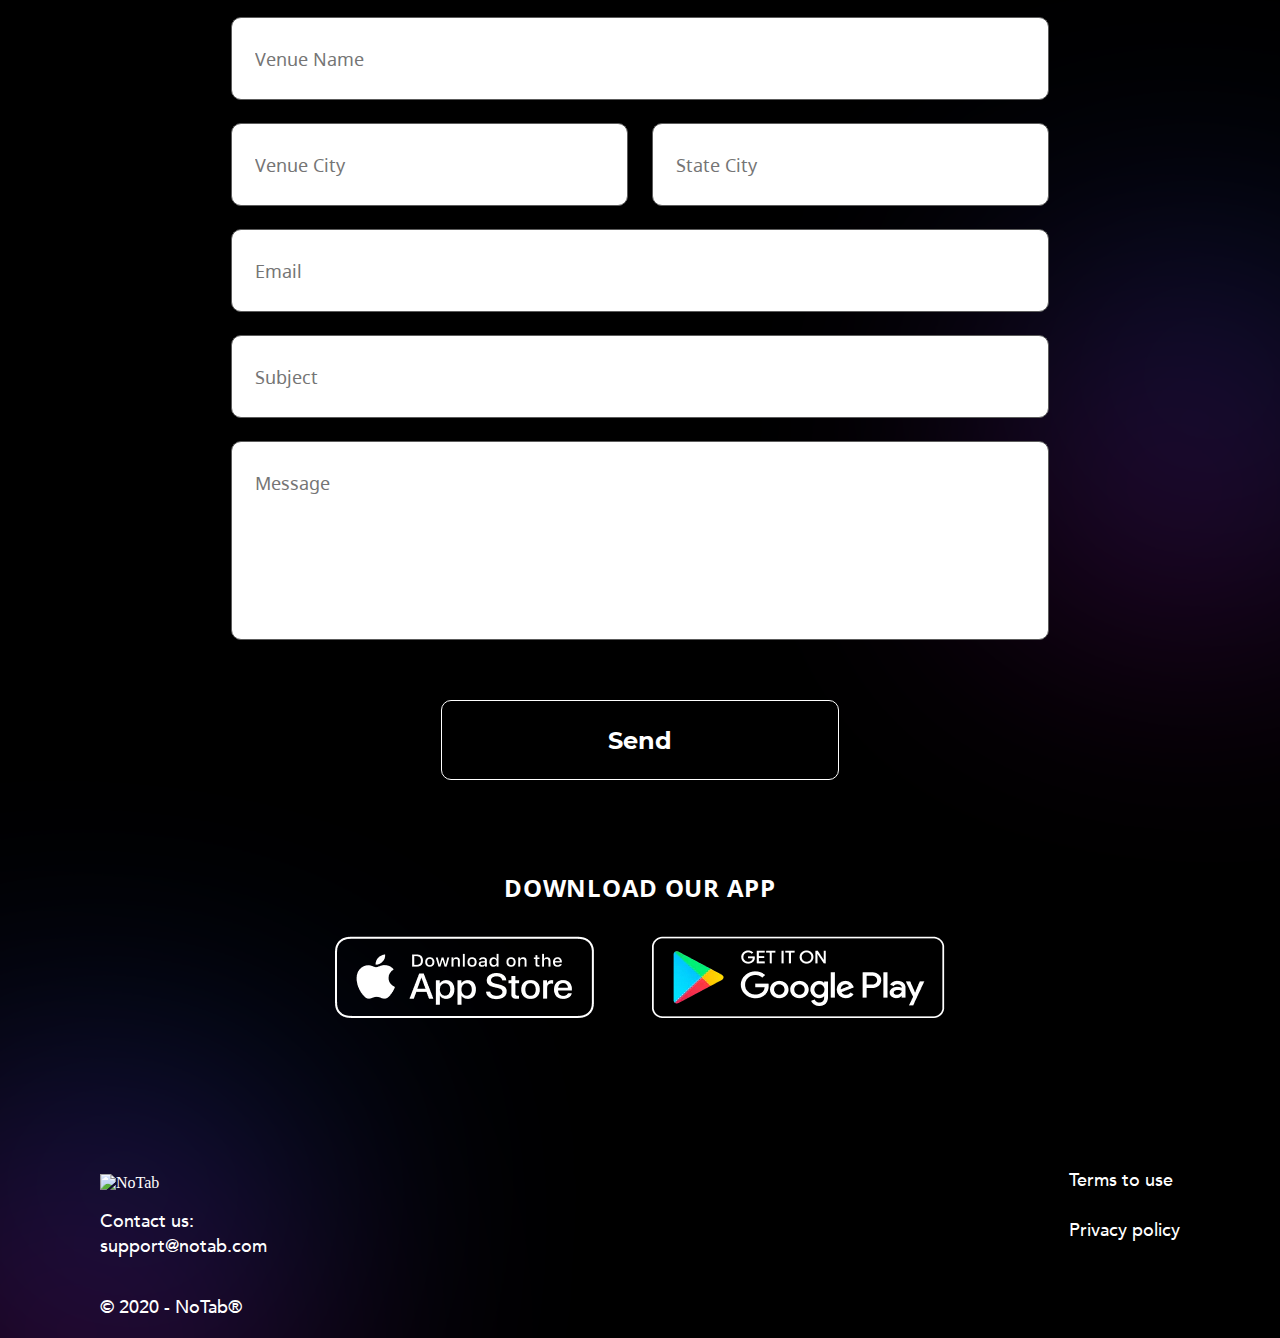
==== commit 425458ad: "slider" ====
--- a/Index.html
+++ b/Index.html
@@ -15,17 +15,19 @@
             <picture class="header__notab-cube">
               <source srcset="./copy-landing-page/img/cube-logo-mobile.webp" type="image/webp" media="(max-width: 992px)">
               <source srcset="./copy-landing-page/img/cube-logo.webp" type="image/webp">
-              <img srcset="./copy-landing-page/img/cube-logo.png" alt="Cube">
-          </picture>
-          <img 
-            class="header__name" 
-            src="./copy-landing-page/img/logo.svg"
-          ></img>
+              <img src="./copy-landing-page/img/cube-logo.png" alt="Cube"/>
+            </picture>
+            <img 
+              class="header__name" 
+              src="./copy-landing-page/img/logo.svg"
+              alt="NoTab"
+            />
           </div>    
           <div class="header__login">
             <img
               class="header__login-logo"
               src="./copy-landing-page/blocks/header/login-logo.svg"
+              alt="Login Icon"
             />
             <a class="header__login-link" href="#">Login</a>            
           </div>
@@ -48,22 +50,23 @@
                 <source srcset="./copy-landing-page/img/iphone-home.webp" type="image/webp">
                 <img src="./copy-landing-page/img/iphone-home.png" alt="iphone" />
               </picture>
+            </div>
             <h2 class="home__download-caption">DOWNLOAD OUR APP</h2>
-            <div class="home_stores app-links">
-              <div class="applinks__appstore">
+            <div class="app-links app-links_at-home">
+              <a href="https://apps.apple.com/in/app/notab/id1522640307" class="applinks__appstore">
                 <picture>
                   <source srcset="./copy-landing-page/img/appstore-mobile.webp" media="(max-width: 479px)" type="image/webp">              
                   <source srcset="./copy-landing-page/img/appstore.webp" type="image/webp">
                   <img src="./copy-landing-page/img/appstore.png" alt="appstore" />
                 </picture>
-              </div>
-              <div class="app-links__googleplay">
+              </a>
+              <a href="https://play.google.com/store/apps/details?id=com.notab.client" class="app-links__googleplay">
                 <picture>
                   <source srcset="./copy-landing-page/img/googleplay-mobile.webp" media="(max-width: 479px)" type="image/webp">              
                   <source srcset="./copy-landing-page/img/googleplay.webp" type="image/webp">
                   <img src="./copy-landing-page/img/googleplay.png" alt="googleplay" />
                 </picture>
-              </div>
+              </a>
             </div>            
           </section>
           <section class="partnership">
@@ -202,20 +205,20 @@
                 </p>                      
               </div>
               <div class="qr-code__stores app-links">
-                <div class="applinks__appstore">
+                <a href="https://apps.apple.com/in/app/notab/id1522640307" class="applinks__appstore">
                   <picture>
                     <source srcset="./copy-landing-page/img/appstore-mobile.webp" media="(max-width: 479px)" type="image/webp">              
                     <source srcset="./copy-landing-page/img/appstore.webp" type="image/webp">
                     <img src="./copy-landing-page/img/appstore.png" alt="appstore" />
                   </picture>
-                </div>
-                <div class="app-links__googleplay">
+                </a>
+                <a href="https://play.google.com/store/apps/details?id=com.notab.client" class="app-links__googleplay">
                   <picture>
                     <source srcset="./copy-landing-page/img/googleplay-mobile.webp" media="(max-width: 479px)" type="image/webp">              
                     <source srcset="./copy-landing-page/img/googleplay.webp" type="image/webp">
                     <img src="./copy-landing-page/img/googleplay.png" alt="googleplay" />
                   </picture>
-                </div>
+                </a>
               </div>  
             </div>
             <div class="qr-code__iphone-payment">
@@ -235,11 +238,10 @@
           </section>
           <section class="generate-code">
             <div class="generate-code__gradient"></div>
-            <div></div>
             <div class="generate-code__notab">
-              <img src="./copy-landing-page/img/generate-code-background.svg"/>
+              <img src="./copy-landing-page/img/generate-code-background.svg" alt="NoTab background"/>
             </div>            
-            <img class="generate-code__arrow" src="./copy-landing-page/img/generate-code-arrow.svg"/>
+            <img class="generate-code__arrow" src="./copy-landing-page/img/generate-code-arrow.svg" alt="Arrow"/>
             <h2 class="generate-code__scan-text">Scan QR-code</h2>
             <div class="generate-code__iphone">
               <picture>
@@ -313,40 +315,64 @@
               </p>
             </div>
             <form class="form" action="#" method="post" enctype="multipart/form-data">
-              <input class="form__input" type="text" name="" value="" placeholder="Name"/>
-              <input class="form__input" type="text" name="" value="" placeholder="Venue Name"/>
+              <input class="form__input" type="text" name="name" value="" placeholder="Name"/>
+              <input class="form__input" type="text" name="venue-name" value="" placeholder="Venue Name"/>
               <div class="form__flex-inputs">
-                <input class="form__input form__input_flex" type="text" name="" value="" placeholder="Venue City"/>
-                <input class="form__input form__input_flex" type="text" name="" value="" placeholder="State City"/>
-              </div>
-              <input class="form__input" type="text" name="" value="" placeholder="Email"/>
-              <input class="form__input" type="text" name="" value="" placeholder="Subject"/>
-              <textarea class="form__textarea" name="Message" placeholder="Message"></textarea>
+                <input class="form__input form__input_flex" type="text" name="venue-city" value="" placeholder="Venue City"/>
+                <input class="form__input form__input_flex" type="text" name="state-city" value="" placeholder="State City"/>
+              </div>
+              <input class="form__input" type="text" name="email" value="" placeholder="Email"/>
+              <input class="form__input" type="text" name="subject" value="" placeholder="Subject"/>
+              <textarea class="form__textarea" name="message" placeholder="Message"></textarea>
               <button class="form__submit" type="submit">Send</button>
             </form>    
           </section>
           <section class="download">
             <h2 class="download__caption">DOWNLOAD OUR APP</h2>
             <div class="app-links app-links_big">
-              <div class="applinks__appstore applinks__appstore_big">
+              <a href="https://apps.apple.com/in/app/notab/id1522640307" class="applinks__appstore applinks__appstore_big">
                 <picture>
                   <source srcset="./copy-landing-page/img/appstore-mobile.webp" media="(max-width: 767px)" type="image/webp">              
                   <source srcset="./copy-landing-page/img/download-appstore.webp" type="image/webp">
                   <img src="./copy-landing-page/img/download-appstore.png" alt="appstore" />
                 </picture>
-              </div>
-              <div class="app-links__googleplay app-links__googleplay_big">
+              </a>
+              <a href="https://play.google.com/store/apps/details?id=com.notab.client" class="app-links__googleplay app-links__googleplay_big">
                 <picture>
                   <source srcset="./copy-landing-page/img/googleplay-mobile.webp" media="(max-width: 767px)" type="image/webp">              
                   <source srcset="./copy-landing-page/img/download-googleplay.webp" type="image/webp">
                   <img src="./copy-landing-page/img/download-googleplay.png" alt="googleplay" />
                 </picture>
-              </div>
+              </a>
             </div>  
           </section>
         </main>
-        <footer></footer>
+        <footer class="footer">
+          <div class="footer_blur"></div>
+          <div class="footer__notab">
+            <img class="footer__logo" src="./copy-landing-page/img/footer-logo.svg" alt="NoTab logo"/>
+            <p class="footer__contact">Contact us: <a href="mailto:support@notab.com">support@notab.com</a>
+            </p>
+            <p class="footer__copyright">© 2020 - NoTab®</p>
+          </div>
+          <div class="footer__documents">
+            <a href="" class="footer__link">Terms to use</a>
+            <a href="" class="footer__link">Privacy policy</a>
+          </div>
+        </footer>
+      </div>
+      <div class="cookies" id="cookies-bar">
+        <p class="cookies__description">We use cookie to improve your experience on our site.
+          By using our site you
+          consent cookies.</p>
+        <button 
+          id="cookies-button" 
+          type="button" 
+          class="cookies__button"
+          onclick="hideCoockies()"
+          >OK</button>
       </div>
     </div>
+    <script src="./copy-landing-page/script.js"></script>
   </body>
 </html>
--- a/copy-landing-page/styles.css
+++ b/copy-landing-page/styles.css
@@ -90,8 +90,14 @@
     line-height: 22px;
   }
 }
+.app-links_at-home{
+  z-index: 5;
+  align-self: center;
+  justify-self: center;
+}
 
 .app-links_big {
+  z-index: 5;
   width: 610px;
   justify-content: space-between;  
 }
@@ -278,7 +284,6 @@
 /* --HOME------------------------------------------------ */
 
 .home {
-  overflow: hidden;
   margin: -200px 0 0 0;
   padding: 200px 0 0 0;
   position: relative;
@@ -310,8 +315,8 @@
   border: 4px solid #ffffff;
   transform: rotate(120.61deg);
   position: absolute;
-  left: 93px;
-  top: 670px;
+  left: 70px;
+  top: 640px;
 }
 
 @media screen and (max-width: 1060px) {
@@ -382,6 +387,9 @@
 .home__download-caption {
   grid-area: download;
   margin: 0 0 0 100px;
+  font-family: 'Montserrat';
+  font-style: normal;
+  font-weight: 700;
   font-size: 35px;
   line-height: 70px;
 }
@@ -433,11 +441,6 @@
   }
 }
 
-.home__stores {
-  grid-area: stores;
-  margin-top: 34px;
-  justify-content: center;
-}
 /* --Partnership---------------------------------------------- */
 .partnership {
   width: 100%;
@@ -516,17 +519,16 @@
   }
 }
 
-
 .mission__iphone {
   position: relative;
   border-radius: 85px;
+  overflow: hidden;
   margin: 5px auto 115px;
   width: 498px;
   height: 999px;
   transform-origin: 0px 246px;
   transform: rotate(90deg);
 }
-
 
 @media screen and (max-width: 992px) {
   .mission__iphone {
@@ -616,7 +618,7 @@
   height: 85px; 
   background: #F101BF;
   opacity: 0.7;
-  filter: blur(50px);
+  filter: blur(100px);
 }
 @media screen and (max-width: 992px) {
   .mission__round-blur {
@@ -1135,7 +1137,7 @@
   z-index: 2;
   background: linear-gradient(12.08deg, #F101BF 2.82%, #0066FF 97.06%);
   opacity: 0.15;
-  filter: blur(311.569px);
+  filter: blur(312px);
   border-radius: 476.034px;
 }
 @media screen and (max-width: 767px) {
@@ -1145,7 +1147,7 @@
     top: 349px;
     background: linear-gradient(12.08deg, #F101BF 2.82%, #0066FF 97.06%);
     opacity: 0.15;
-    filter: blur(93.3565px);
+    filter: blur(94px);
     border-radius: 142.636px;
   }
 }
@@ -1490,7 +1492,6 @@
   flex-direction: column;
   justify-content: center;
   align-items: center;
-  overflow: hidden;
 }
 @media screen and (max-width: 992px) {
   .feedback {
@@ -1499,14 +1500,14 @@
 }
 .feedback__top-blur{
   position: absolute;
-  top: 0%;
+  top: -50px;
   left: calc(50% - 250px);
   width: 248px;
   height: 250px;
   z-index: 2;
   background: linear-gradient(12.08deg, #F101BF 2.82%, #0066FF 97.06%);
   opacity: 0.3;
-  filter: blur(250px);
+  filter: blur(100px);
   transform: rotate(5.78deg) translateX(-50%);
 }
 @media screen and (max-width: 992px) {
@@ -1521,10 +1522,9 @@
   left: 1191px;
   width: 337px;
   height: 342px;
-  z-index: 2;
   background: linear-gradient(12.08deg, #F101BF 2.82%, #0066FF 97.06%);
   opacity: 0.3;
-  filter: blur(250px);
+  filter: blur(138px);
   transform: rotate(5.78deg) translateX(-50%);
 }
 @media screen and (max-width: 992px) {
@@ -1669,9 +1669,200 @@
   font-size: 24px;
   line-height: 33px;
   letter-spacing: 0.03em;
+  z-index: 5;
 }
 @media screen and (max-width: 830px) {
   .form__caption  {    
     margin: 74px 0 45px 0;
   }
+}
+/* --Footer----------------- */
+.footer {
+  position: relative;
+  max-width: 1440px;
+  min-height: 288px;
+  padding: 0 100px;
+  display: flex;
+  flex-direction: row;
+  justify-content: space-between;
+}
+@media screen and (max-width: 767px) {
+  .footer  {    
+    flex-direction: column-reverse;
+    align-items: center;
+    padding: 0;
+  }
+}
+.footer_blur {
+  position: absolute;
+  top: 56px;
+  left: calc(50%-330px);
+  z-index: 0;
+  width: 406px;
+  height: 412px;
+  background: linear-gradient(12.08deg, #F101BF 2.82%, #0066FF 97.06%);
+  opacity: 0.3;
+  filter: blur(138px);
+  transform: rotate(5.78deg) translateX(-50%);
+}
+
+.footer__notab {
+  z-index: 3;
+  margin-top: 156px;
+  display: flex;
+  flex-direction: column;
+}
+@media screen and (max-width: 767px) {
+  .footer__notab  {
+    margin-top: 44px; 
+    flex-direction: column;
+    align-items: center;
+  }
+}
+
+.footer__logo {
+  width: 82px;
+  height: 17px;
+}
+.footer__contact {
+  max-width: 171px;
+  font-family: 'Avenir';
+  font-style: normal;
+  font-weight: 500;
+  font-size: 18px;
+  line-height: 25px;
+}
+@media screen and (max-width: 767px) {
+  .footer__contact  {
+    max-width: 100%;
+    font-size: 14px;
+    line-height: 19px;
+  }
+}
+.footer__contact a {
+  text-decoration: none;
+  color: #FFFFFF;
+}
+.footer__copyright {
+  font-family: 'Avenir';
+  font-style: normal;
+  font-weight: 400;
+  font-size: 18px;
+  line-height: 25px;
+}
+@media screen and (max-width: 767px) {
+  .footer__copyright  {
+    font-size: 14px;
+    line-height: 19px;
+    margin: 9px 0 24px 0;
+  }
+}
+.footer__link {  
+  color: #FFFFFF;
+  text-decoration: none;
+  font-family: 'Avenir';
+  font-style: normal;
+  font-weight: 400;
+  font-size: 18px;
+  line-height: 25px;
+  margin-bottom: 25px;
+}
+@media screen and (max-width: 767px) {
+  .footer__link {   
+    flex-direction: column;
+    align-items: center;
+    margin-bottom: 14px;
+  }
+}
+.footer__documents {
+  margin-top: 150px;
+  display: flex;
+  flex-direction: column;
+}
+@media screen and (max-width: 767px) {
+  .footer__documents  {
+    margin-top: 64px; 
+    flex-direction: column;
+    align-items: center;
+  }
+}
+/* --Cookies---------------------------------- */
+.cookies {
+  position: fixed;
+  bottom: 0px;
+  width: 100%;
+  min-height: 93px;
+  z-index: 6;
+  background: #212834;
+  display: flex;
+  align-items: center;
+  justify-content: space-between;
+  animation-name: slideup;
+  animation-duration: 3s;
+}
+@keyframes slideup {
+  0%   {top: 100vh}
+  100% {top: calc(100vh - 93px)}
+}
+
+.cookies_hidden {
+  display: none;
+}
+
+.cookies__description {  
+  font-family: 'Noto Sans';
+  font-style: normal;
+  font-weight: 400;
+  font-size: 14px;
+  line-height: 19px;
+  color: #FFFFFF;
+}
+@media screen and (min-width: 1440px) {
+  .cookies__description  {
+    margin-left: calc(50% - 720px + 100px);    
+  }
+}
+@media screen and (max-width: 1440px) {
+  .cookies__description  {
+    margin-left: 100px;    
+  }
+}
+@media screen and (max-width: 992px) {
+  .cookies__description  {
+    margin-left: 15px; 
+    font-size: 12px;
+    line-height: 16px;
+  }
+}
+.cookies__button {
+  width: 132px;
+  height: 50px;
+  background: rgba(255, 255, 255, 0.1);
+  border: 0.5px solid #FFFFFF;
+  border-radius: 6px;
+  font-family: 'Noto Sans';
+  font-style: normal;
+  font-weight: 400;
+  font-size: 14px;
+  line-height: 19px;
+  text-align: center;
+  color: #FFFFFF;
+  margin-right: 24px;
+  margin-left: 55px;
+}
+@media screen and (min-width: 1440px) {
+  .cookies__button  {
+    margin-right: calc(50% - 720px + 24px);    
+  }
+}
+@media screen and (max-width: 1440px) {
+  .cookies__button  {
+    margin-right: 24px;    
+  }
+}
+@media screen and (max-width: 992px) {
+  .cookies__button  {
+    min-width: 92px;
+    margin-right: 15px; 
+  }
 }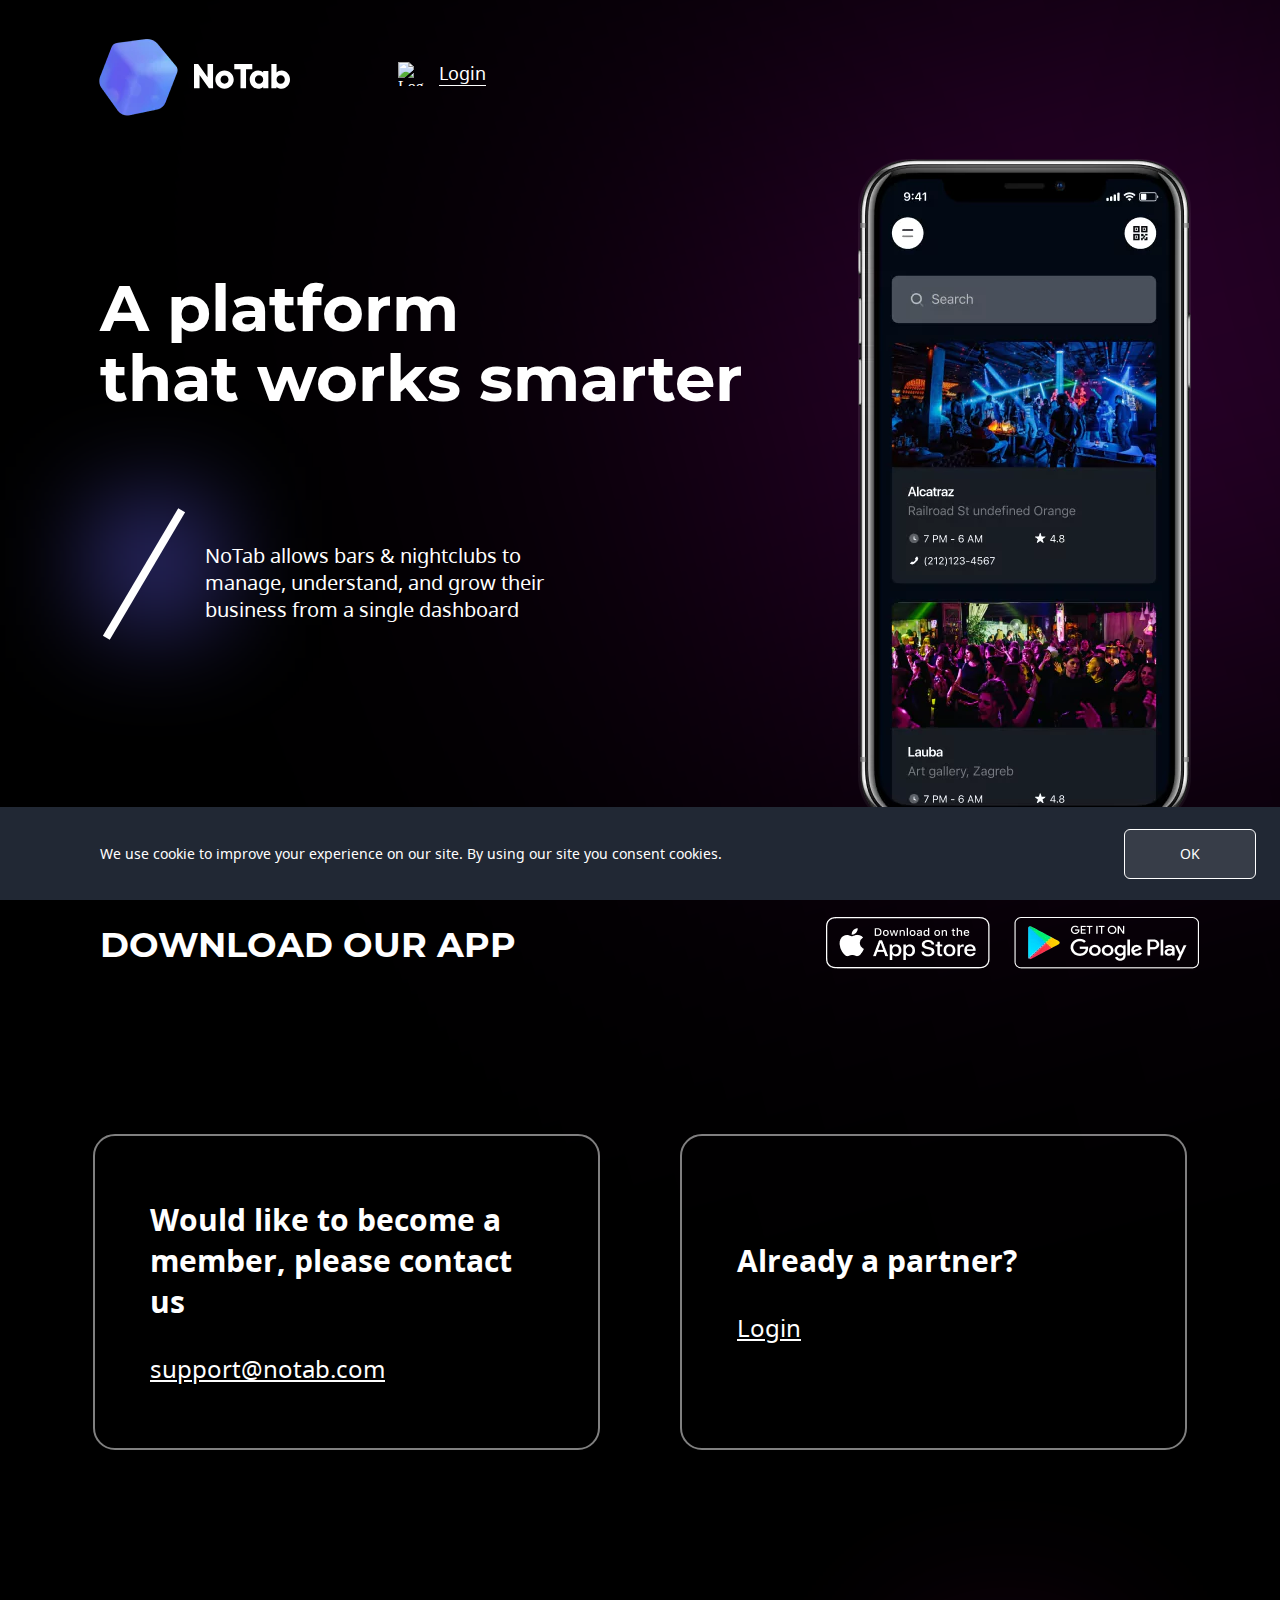
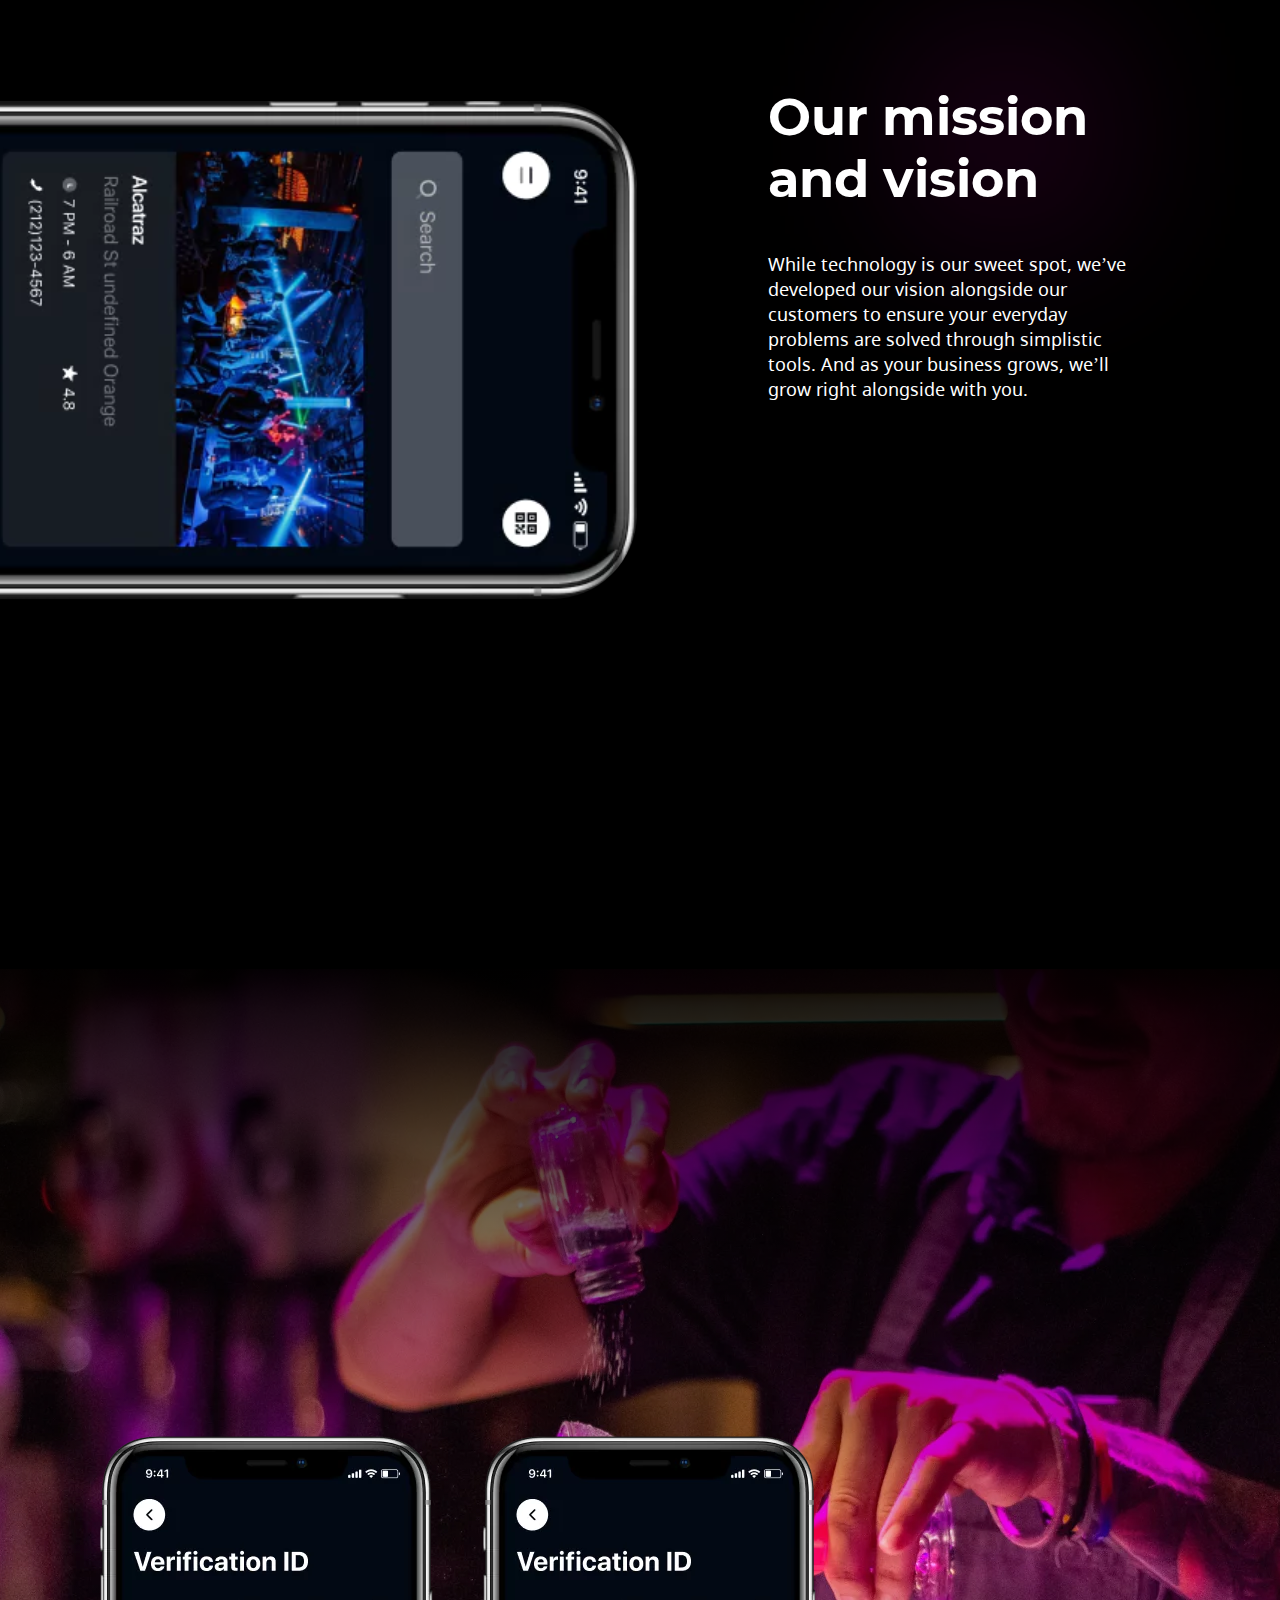
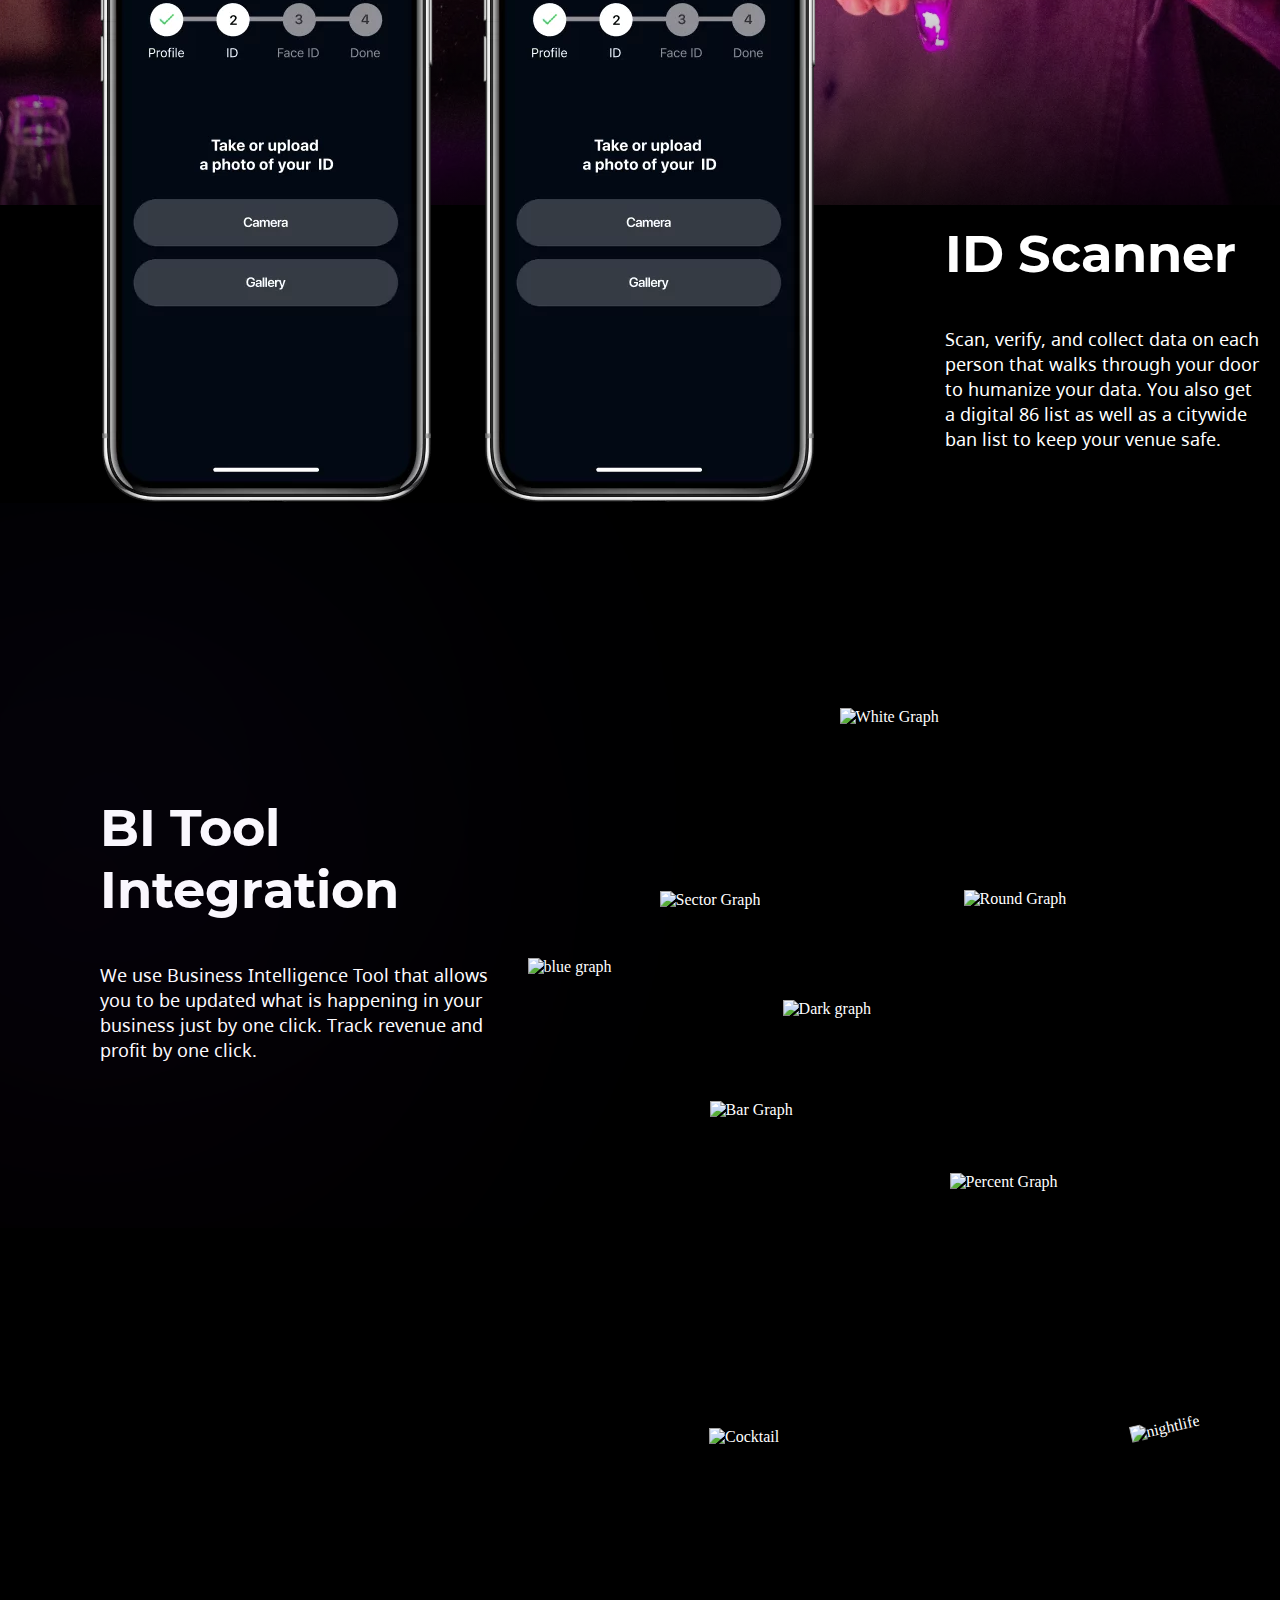
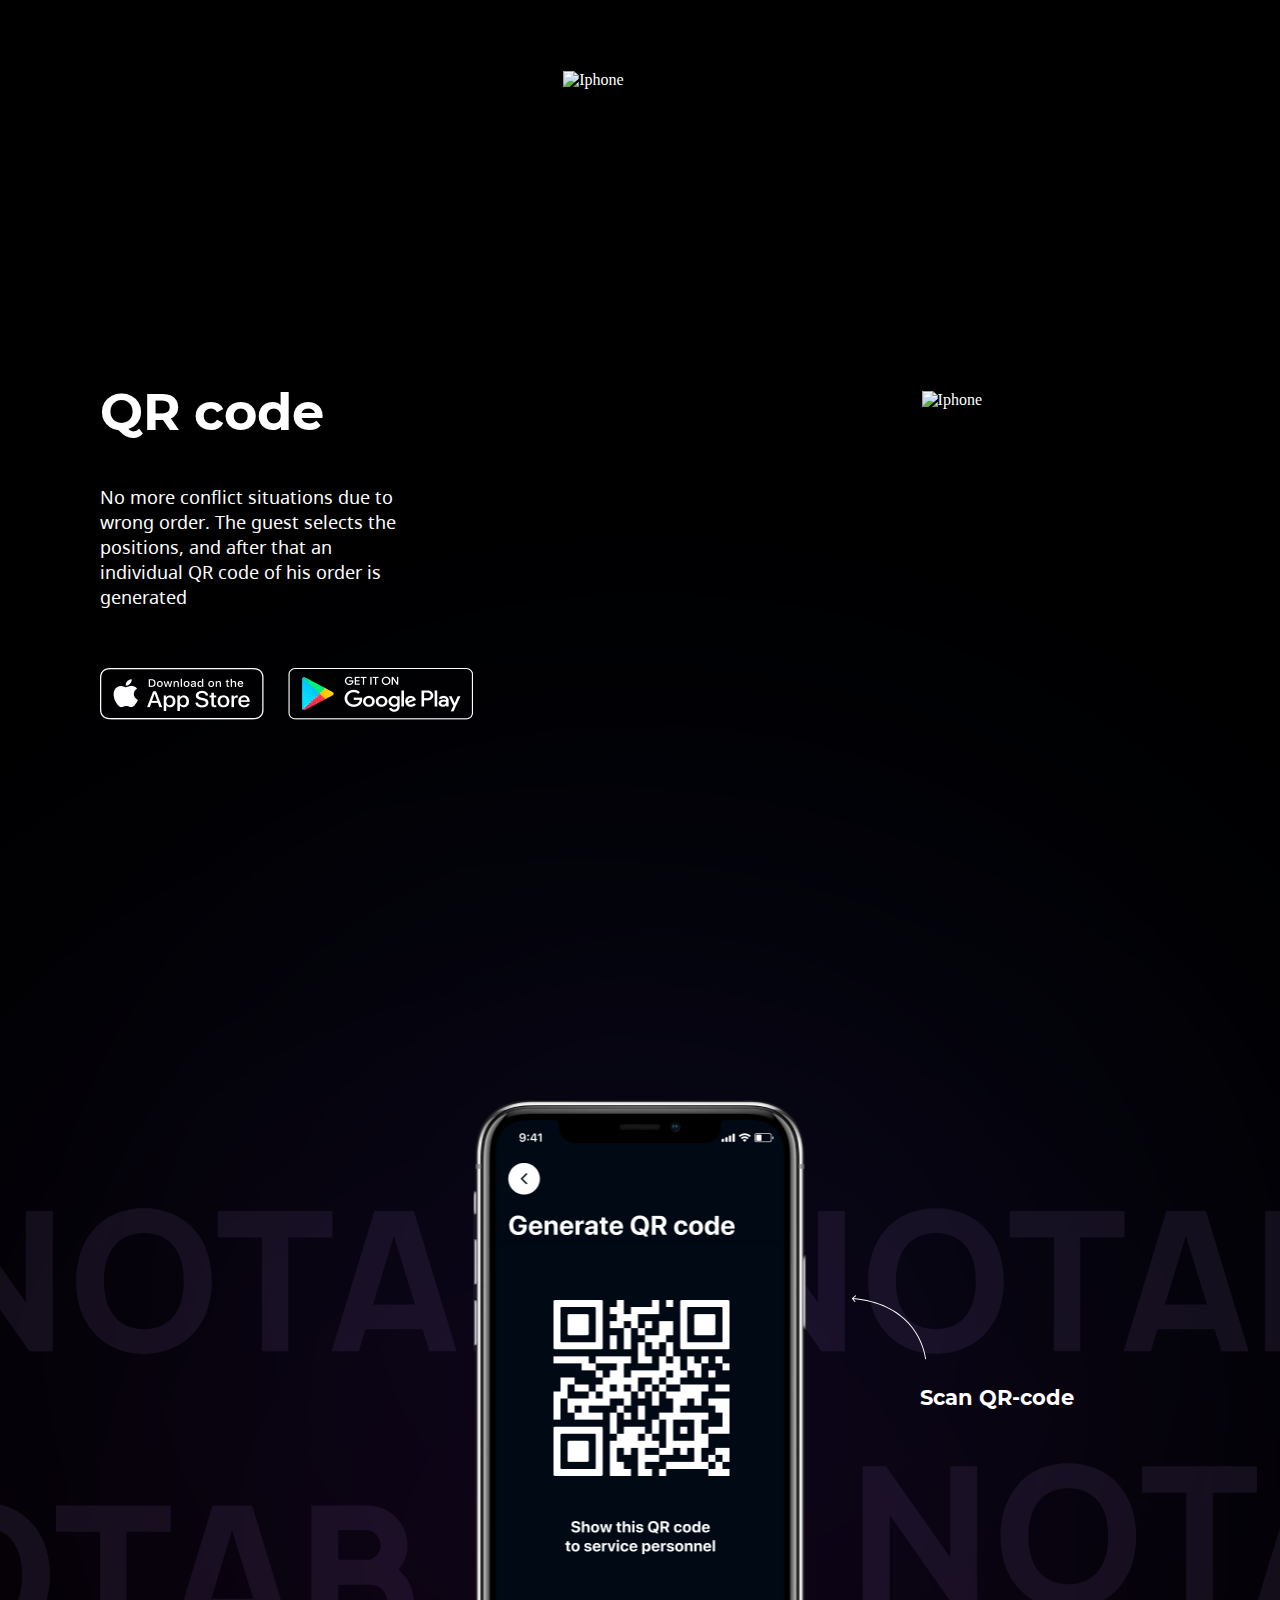
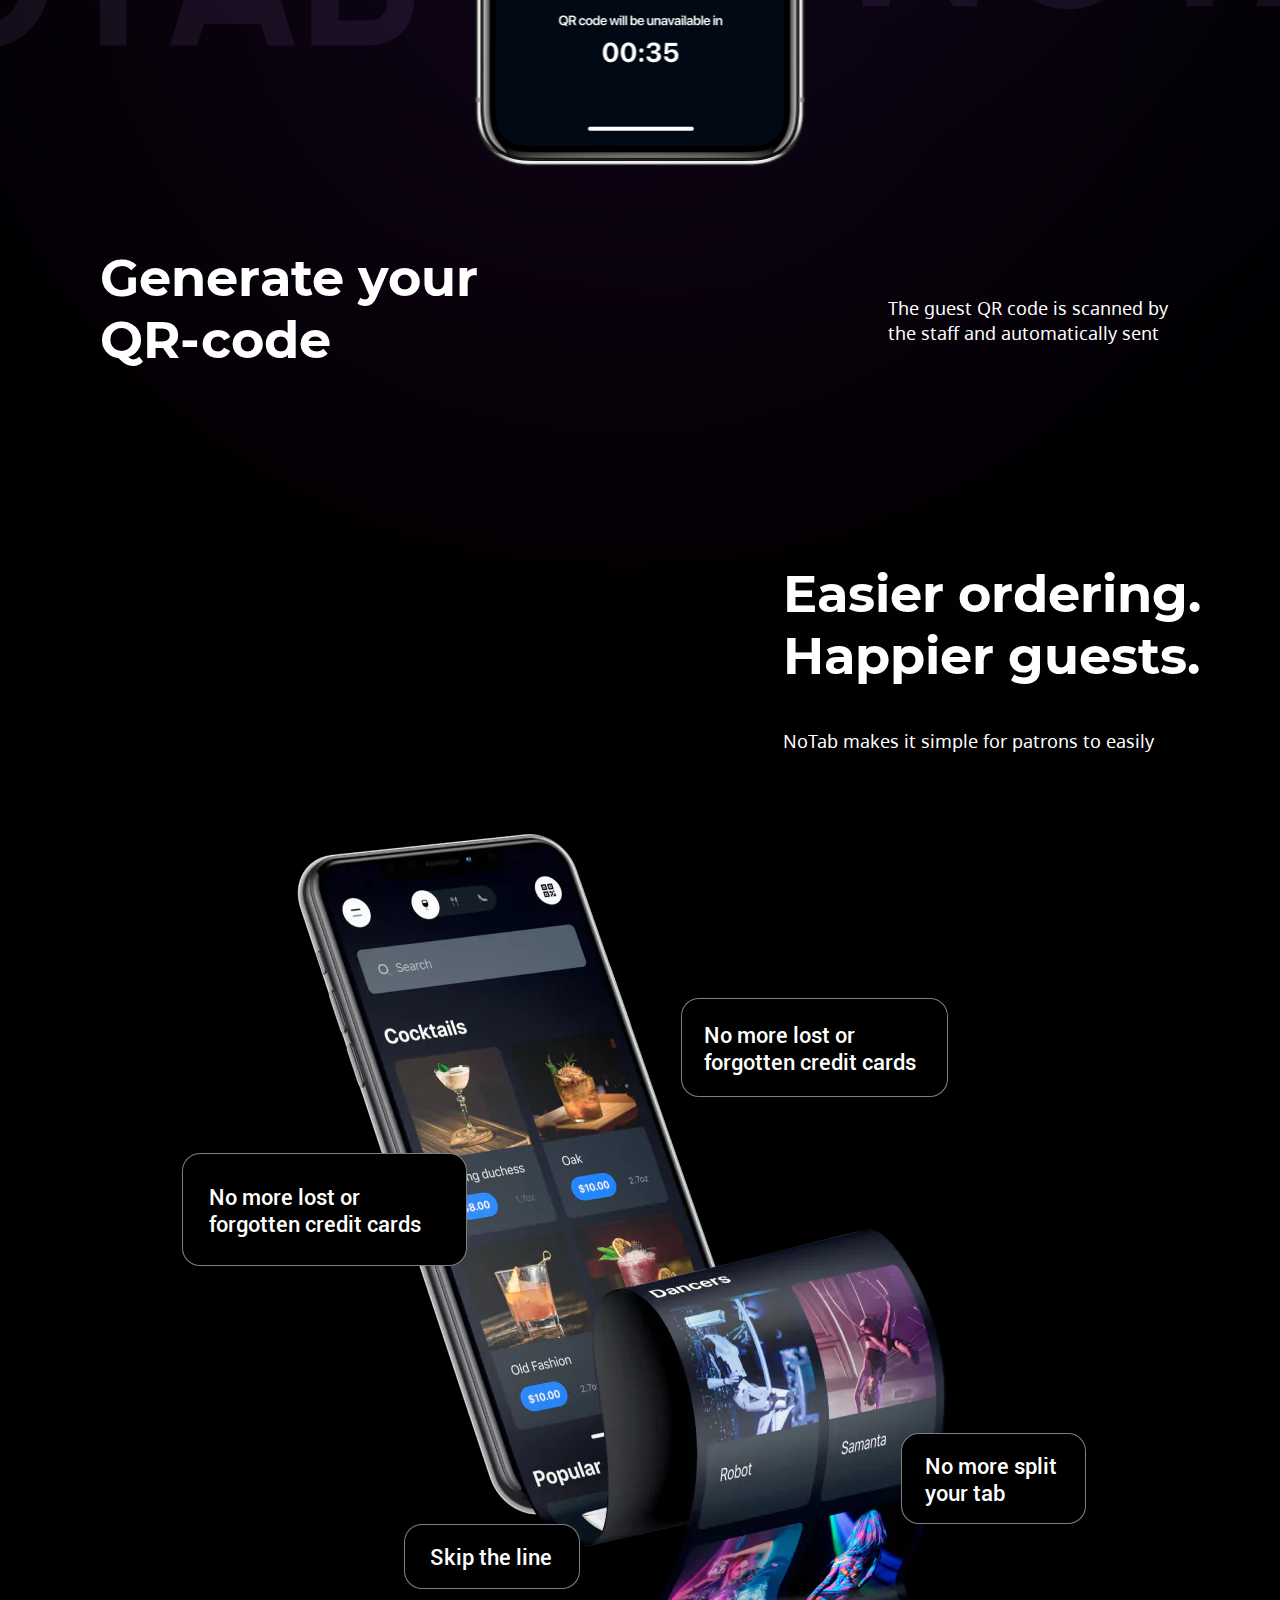
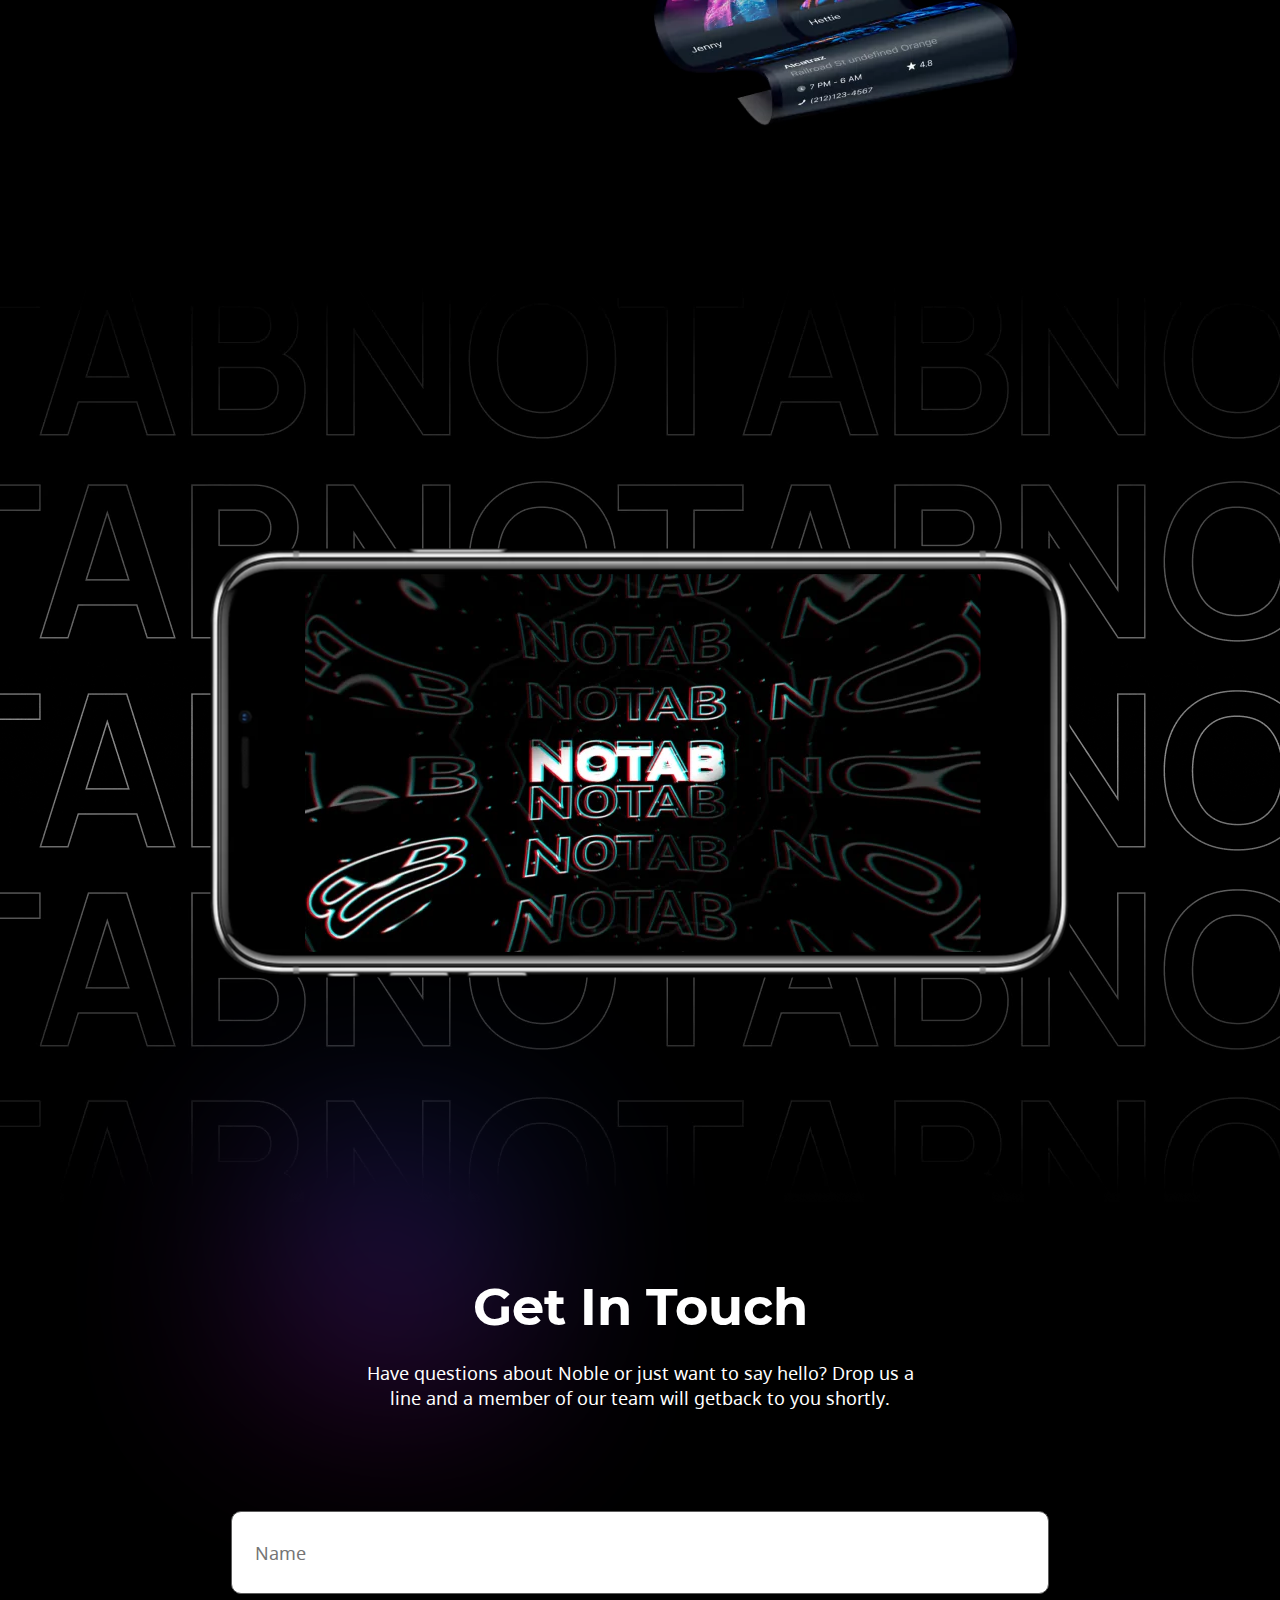
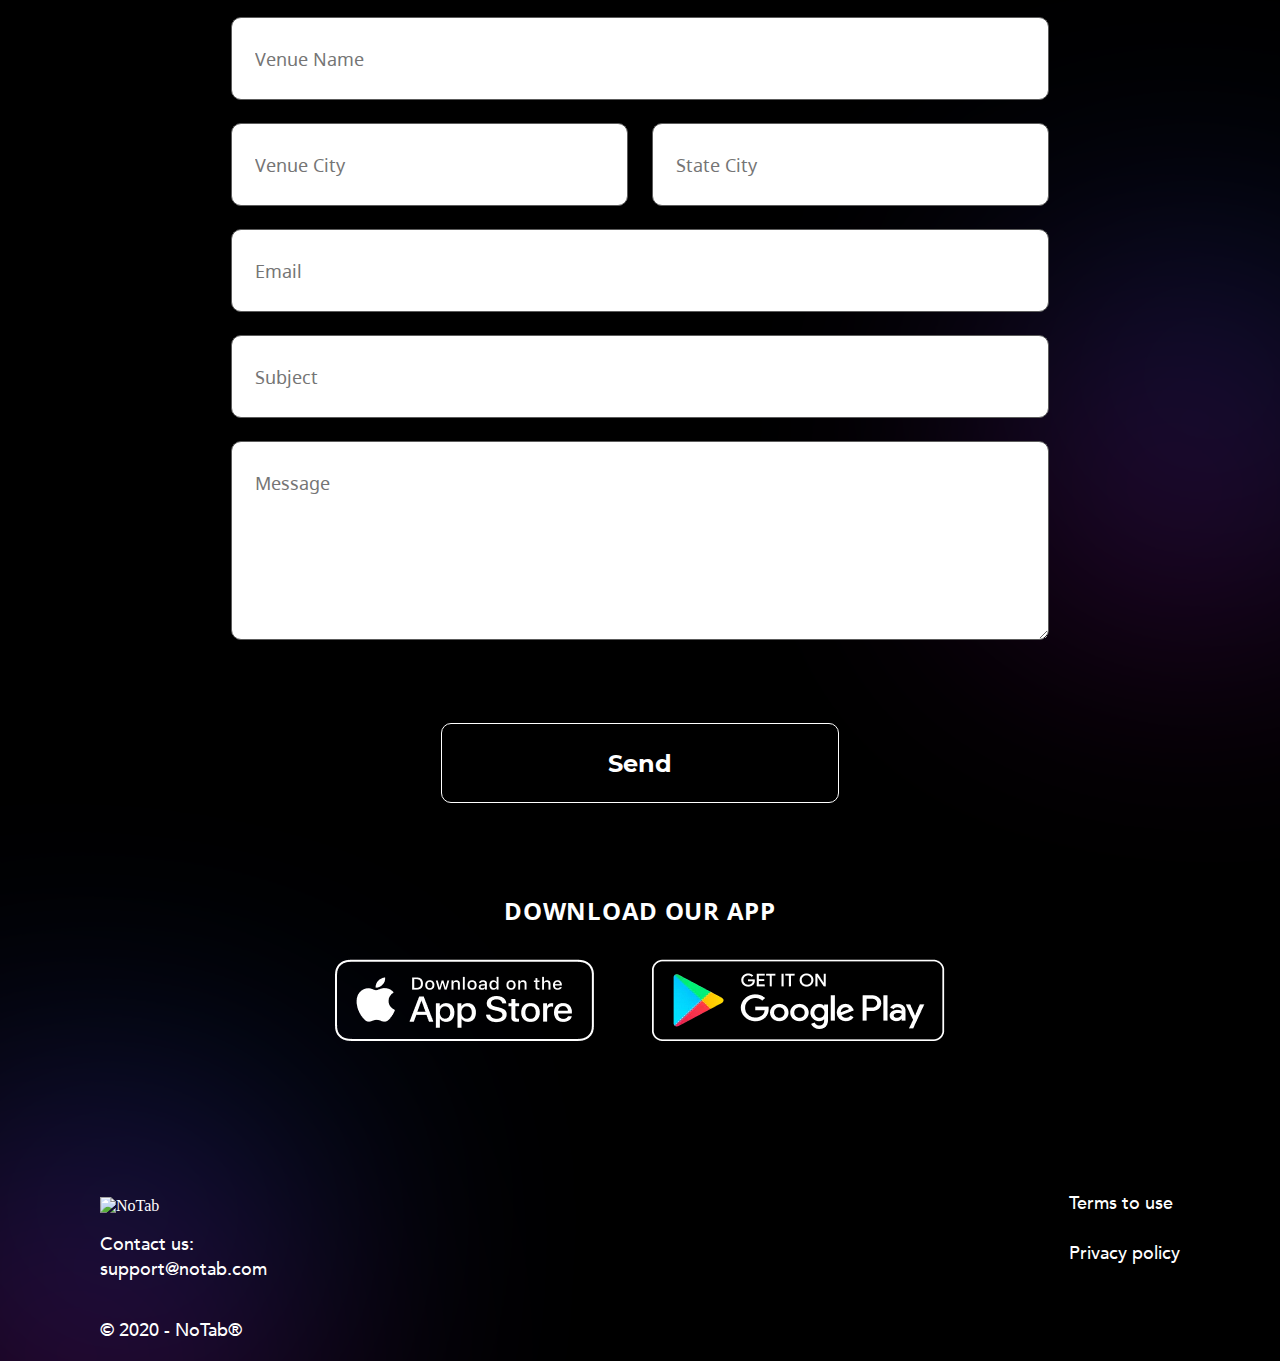
==== commit 6bf53cf4: "full functional" ====
--- a/Index.html
+++ b/Index.html
@@ -80,8 +80,8 @@
               <a class="contact__link" href="#">Login</a>
             </div>
           </section>
-          <section class="mission">
-            <div class="misson__text text">
+          <section class="mission" id="mission">
+            <div class="mission__text text" id="mission-description">
               <div class="mission__round-blur"></div>
               <h2 class="text__title text__title_atmission">Our mission and vision</h2>
               <p class="text__subtitle text__subtitle_atmission">
@@ -89,7 +89,7 @@
                 our customers to ensure your everyday problems are solved through simplistic tools. And as your business grows, we’ll grow right alongside with you. 
               </p>
             </div>
-            <div class="mission__iphone">
+            <div class="mission__iphone" id="mission-iphone">
               <picture>
                 <source srcset="./copy-landing-page/img/iphone-mission-mobile.png" media="(max-width: 767px)" type="image/webp">              
                 <source srcset="./copy-landing-page/img/iphone-missionwebp.webp" type="image/webp">
@@ -314,16 +314,16 @@
                 Have questions about Noble or just want to say hello? Drop us a line and a member of our team will getback to you shortly.
               </p>
             </div>
-            <form class="form" action="#" method="post" enctype="multipart/form-data">
+            <form class="form" action="#" method="post" enctype="multipart/form-data" id="form">
               <input class="form__input" type="text" name="name" value="" placeholder="Name"/>
               <input class="form__input" type="text" name="venue-name" value="" placeholder="Venue Name"/>
               <div class="form__flex-inputs">
                 <input class="form__input form__input_flex" type="text" name="venue-city" value="" placeholder="Venue City"/>
-                <input class="form__input form__input_flex" type="text" name="state-city" value="" placeholder="State City"/>
+                <input class="form__input form__input_flex" type="text" name="state-city" value="" placeholder="State City">
               </div>
               <input class="form__input" type="text" name="email" value="" placeholder="Email"/>
               <input class="form__input" type="text" name="subject" value="" placeholder="Subject"/>
-              <textarea class="form__textarea" name="message" placeholder="Message"></textarea>
+              <textarea class="form__input form__input_textarea" name="message" placeholder="Message"></textarea>
               <button class="form__submit" type="submit">Send</button>
             </form>    
           </section>
--- a/copy-landing-page/styles.css
+++ b/copy-landing-page/styles.css
@@ -67,6 +67,7 @@
   line-height: 25px;
   color: #ffffff;
 }
+
 @media screen and (max-width: 767px) {
   .text__subtitle {
     margin-top: 24px;
@@ -79,6 +80,9 @@
   grid-area: stores;
   display: flex;
   z-index: 5;
+}
+.app-links a:hover {
+  opacity: 0.5;
 }
 
 @media screen and (max-width: 479px) {
@@ -119,7 +123,6 @@
   margin: 0 24px;
 }
 
-
 @media screen and (max-width: 992px) {
   .app-links__appstore {
     width: 185px;
@@ -242,6 +245,9 @@
   display: flex;
   align-items: center;
   margin: 18px 0 0 108px;
+}
+.header__login:hover {
+  opacity: 0.5;
 }
 
 @media screen and (max-width: 992px) {
@@ -498,6 +504,10 @@
   margin: 0px 55px;
 }
 
+.contact__link:hover {
+  opacity: 0.5;
+}
+
 @media screen and (max-width: 767px) {
   .contact__link {
     font-size: 18px;
@@ -541,7 +551,7 @@
   }
 }
 
-.mission__iphone:hover {
+.mission__iphone_rotate {
   transform: rotate(0deg);
   transition: all 2s linear;
 }
@@ -555,7 +565,7 @@
   object-fit: cover;
 }
 
-.misson__text {
+.mission__text {
   z-index: 5;
   width: 358px;
   height: 322px;
@@ -566,7 +576,7 @@
 }
 
 @media screen and (max-width: 992px) {
-  .misson__text {
+  .mission__text {
     position: static;
     width: auto;
     height: auto;
@@ -576,7 +586,7 @@
   }
 }
 
-.misson__text:hover {
+.mission__text_slide-out{
   left: 100%;
 }
 
@@ -1608,28 +1618,15 @@
     width: 100%;
   }
 }
-.form__textarea {
-  width: 100%;
+
+.form__input_textarea {
   min-height: 199px;
-  resize: none;
-  outline: none;
-  background: rgb(255, 255, 255);
-  border: 1px solid #5C5C5C;
-  box-sizing: border-box;
-  border-radius: 10px;
   padding: 29px 23px;
-  font-family: 'Noto Sans';
-  font-style: normal;
-  font-weight: 400;
-  font-size: 18px;
-  line-height: 25px;
-}
+}
+
 @media screen and (max-width: 830px) {
-  .form__textarea {
+  .form__input_textarea {
     min-height: 140px;
-    padding-left: 11px;
-    font-size: 16px;
-    line-height: 22px;
   }
 }
 .form__submit { 
@@ -1647,6 +1644,15 @@
   font-size: 24px;
   line-height: 29px;
 }
+
+.form__submit:hover {
+  opacity: 0.5;
+}
+
+.form__input_error {
+  border: 2px solid #FF0000;
+}
+
 @media screen and (max-width: 830px) {
   .form__submit  {    
     width: 100%;
@@ -1743,6 +1749,10 @@
   text-decoration: none;
   color: #FFFFFF;
 }
+.footer__contact a:hover {
+  opacity: 0.5;
+}
+
 .footer__copyright {
   font-family: 'Avenir';
   font-style: normal;
@@ -1767,6 +1777,10 @@
   line-height: 25px;
   margin-bottom: 25px;
 }
+.footer__link:hover {
+  opacity: 0.5;
+}
+
 @media screen and (max-width: 767px) {
   .footer__link {   
     flex-direction: column;
@@ -1774,6 +1788,8 @@
     margin-bottom: 14px;
   }
 }
+
+
 .footer__documents {
   margin-top: 150px;
   display: flex;
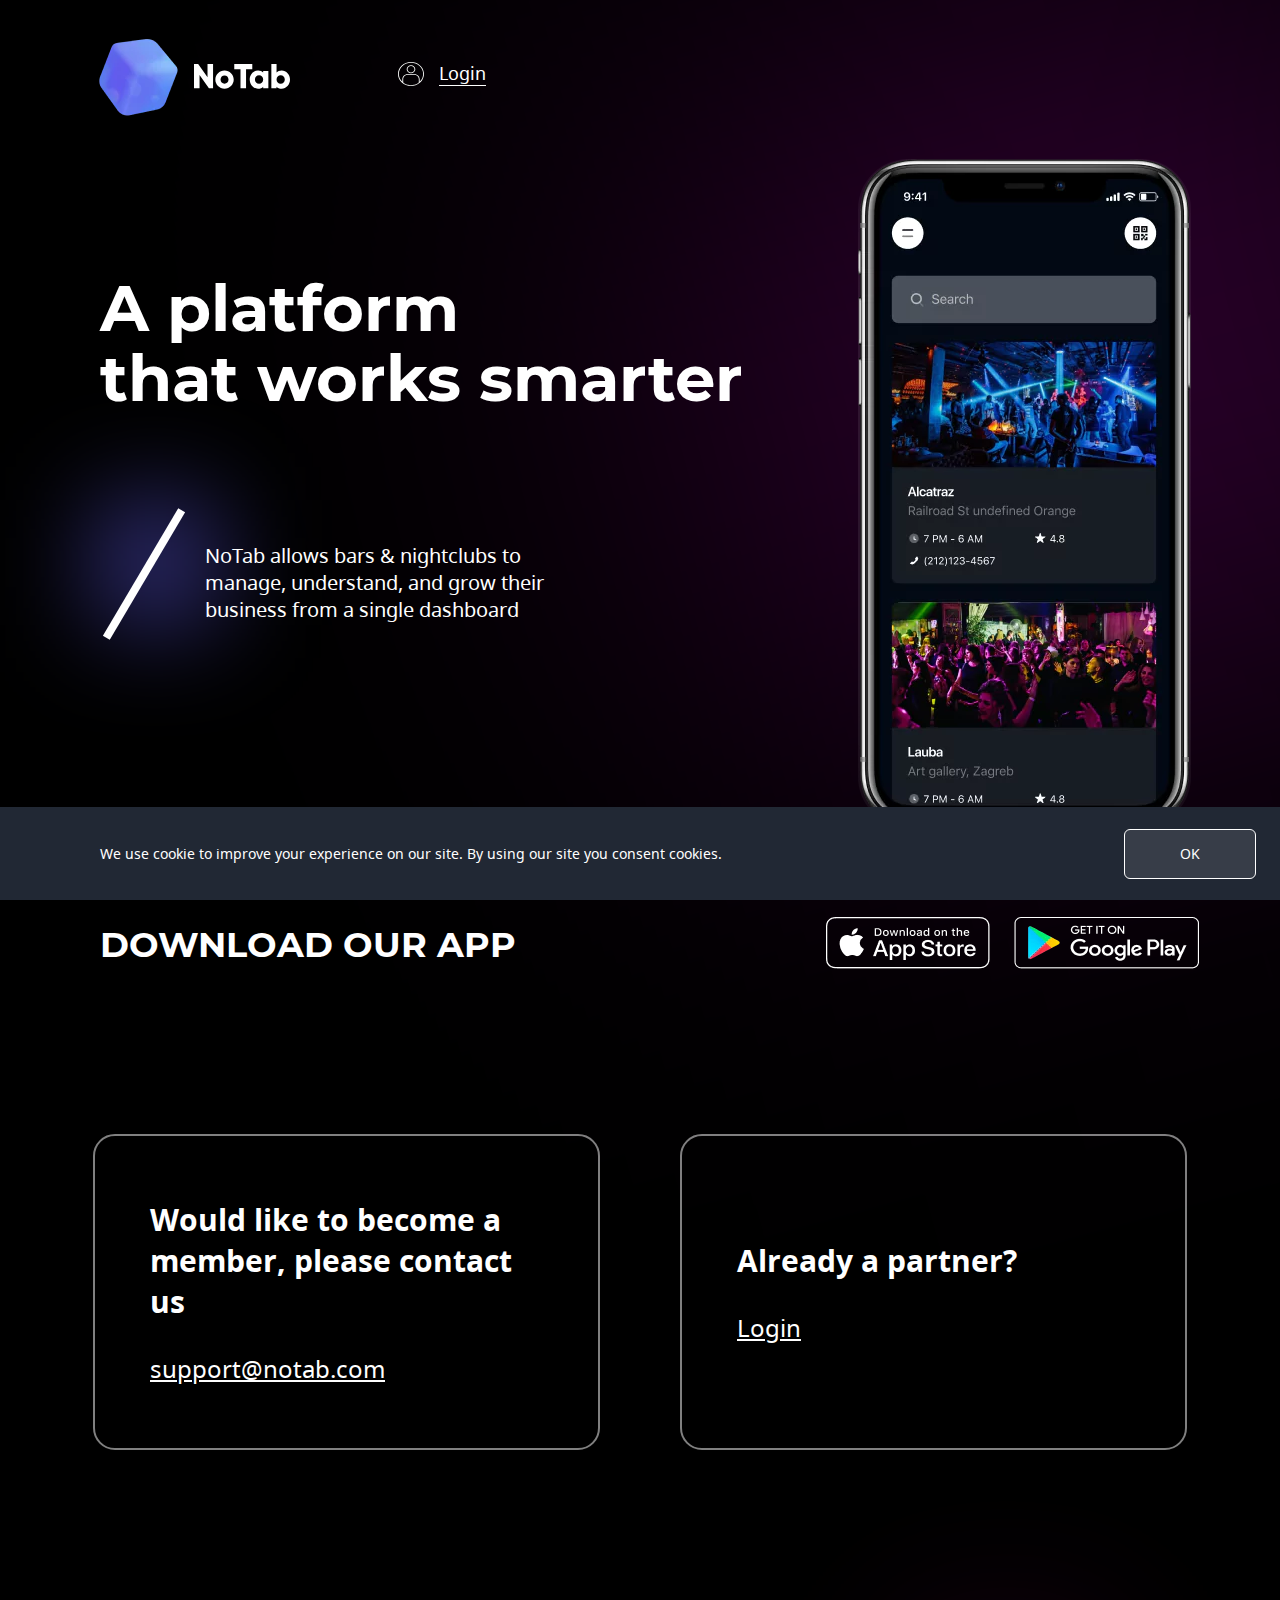
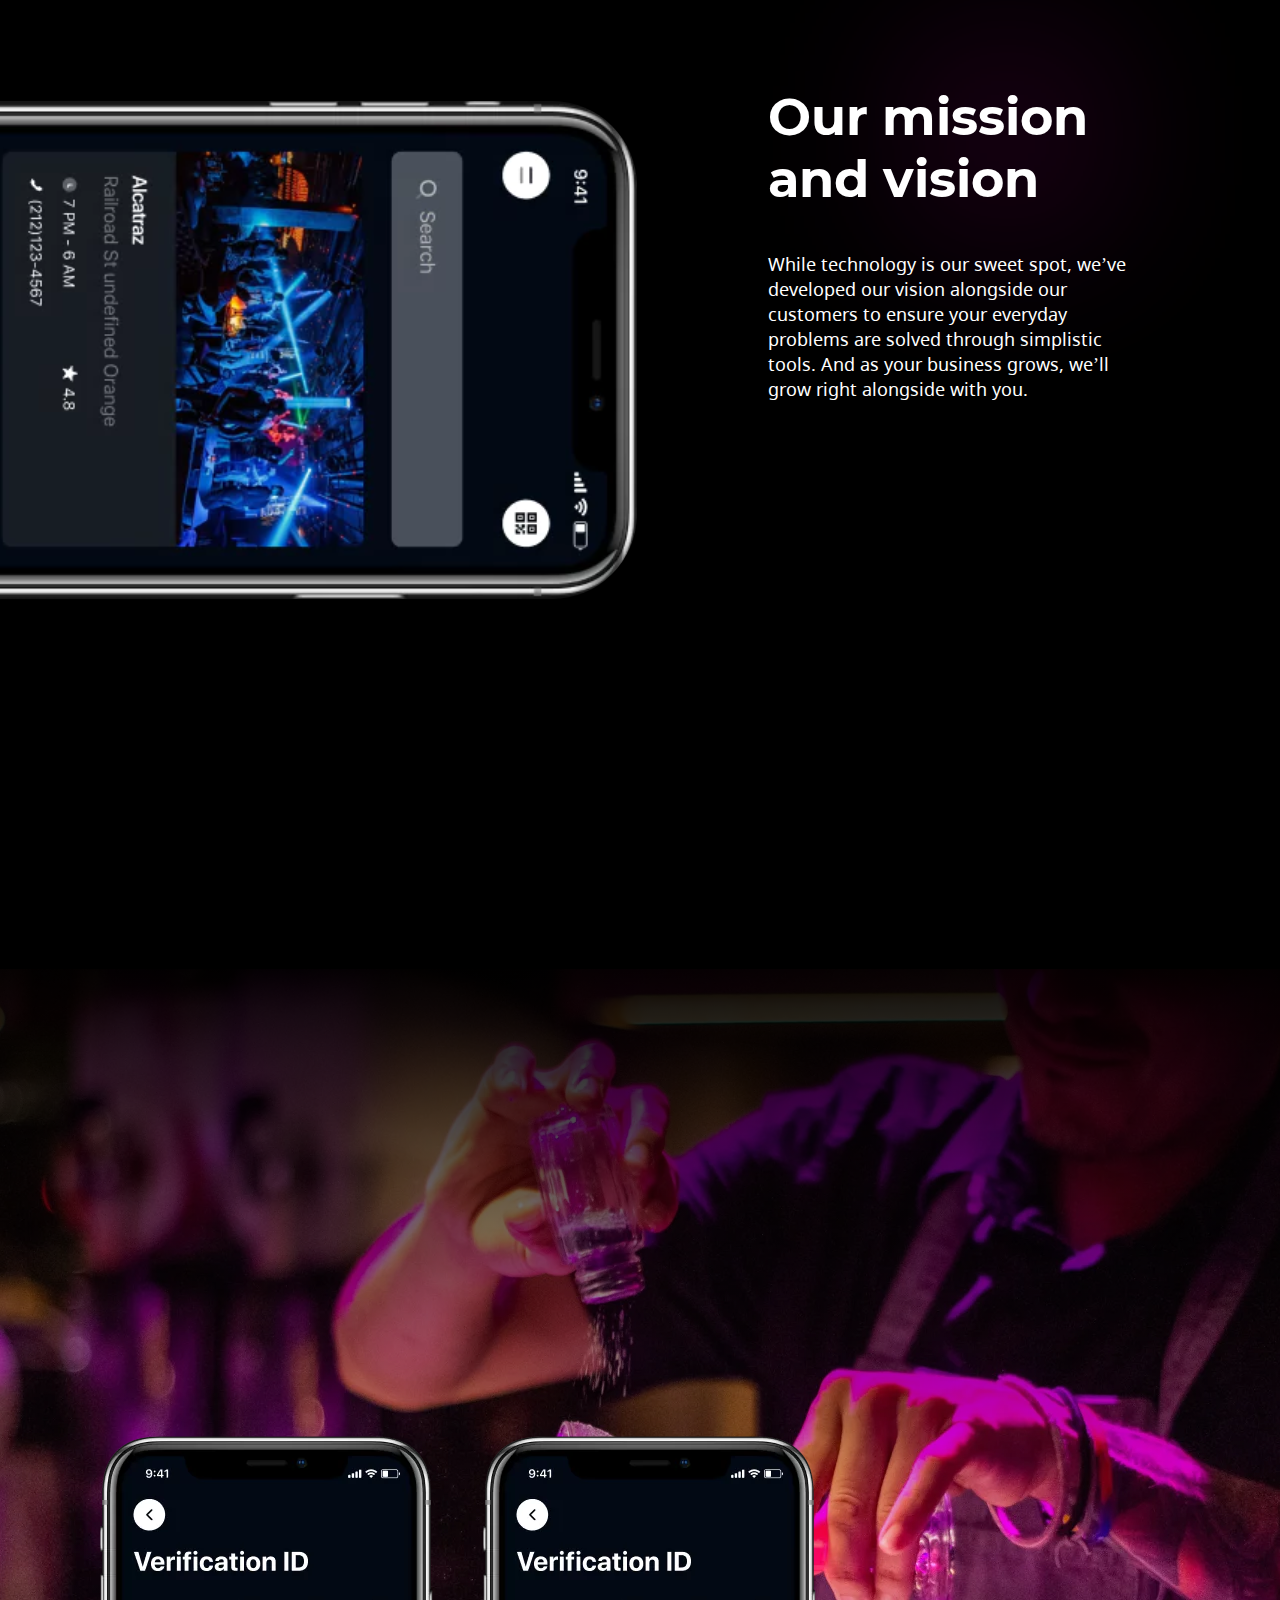
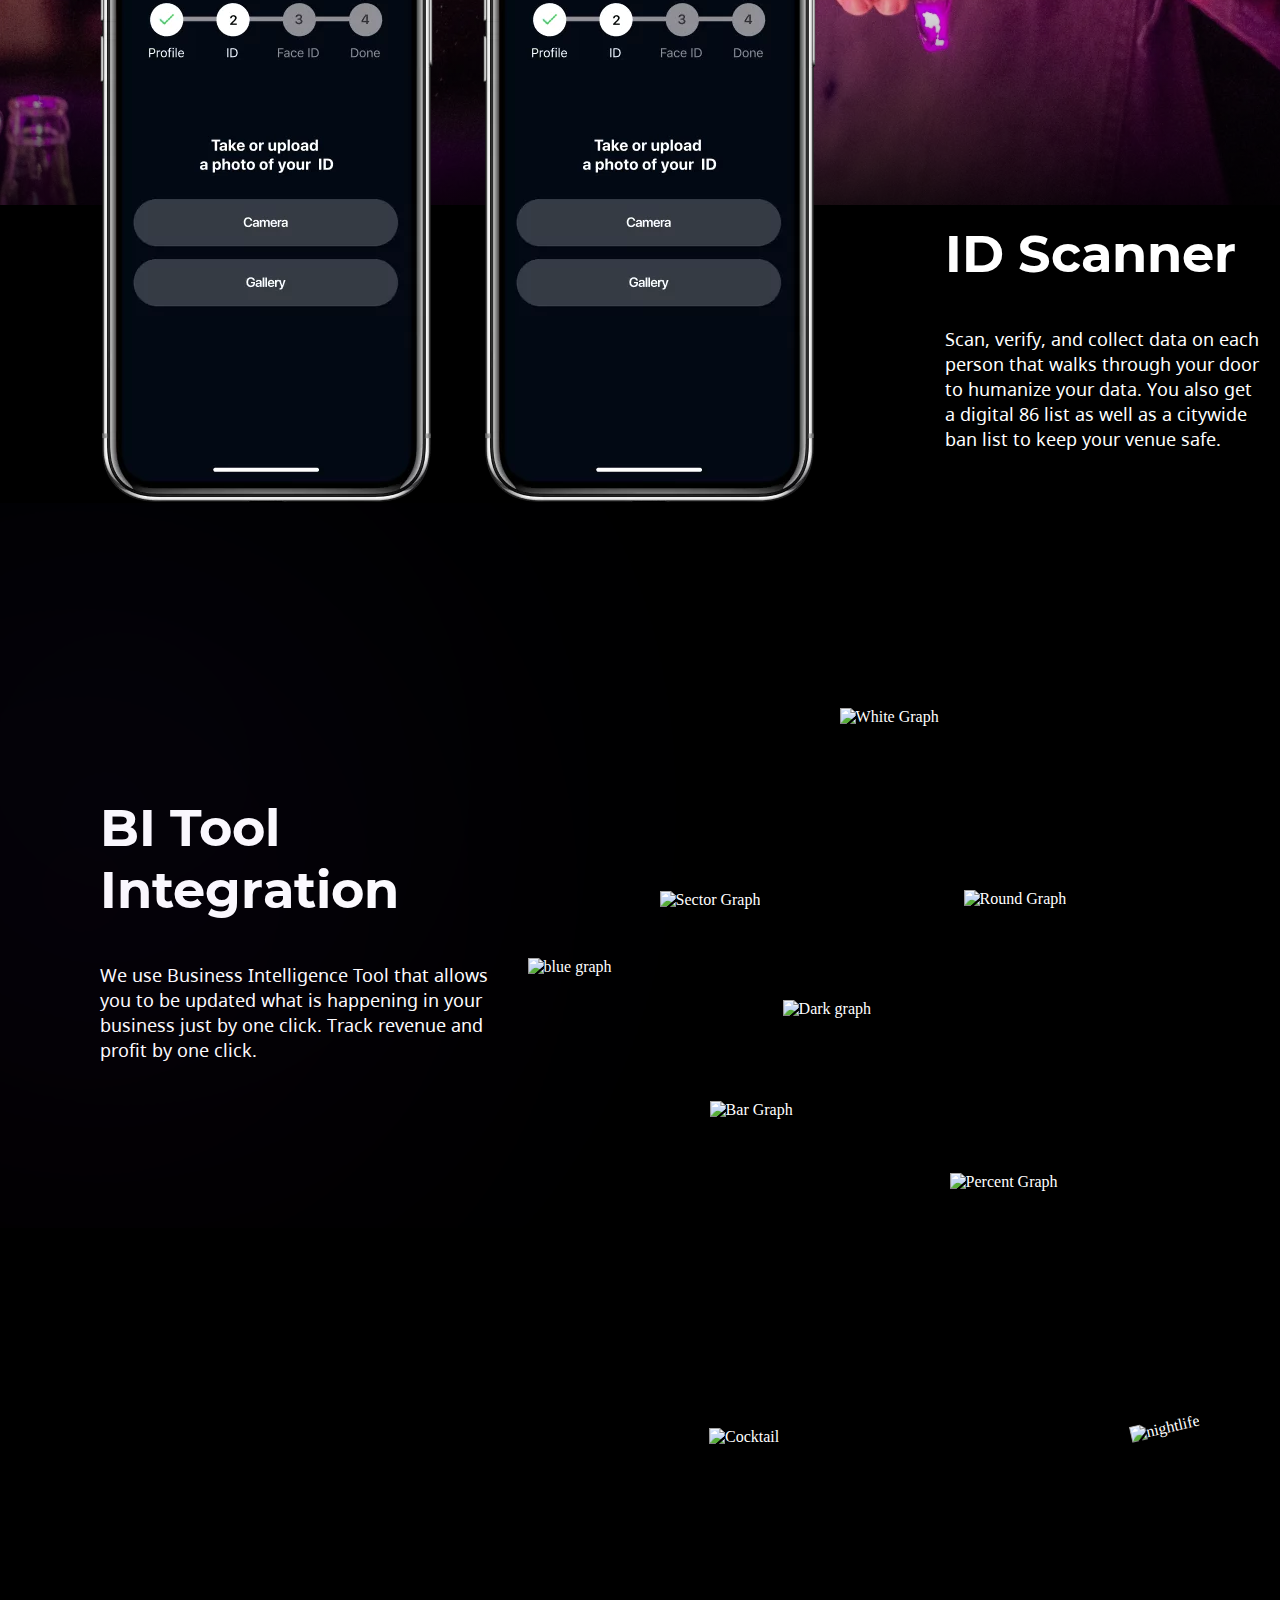
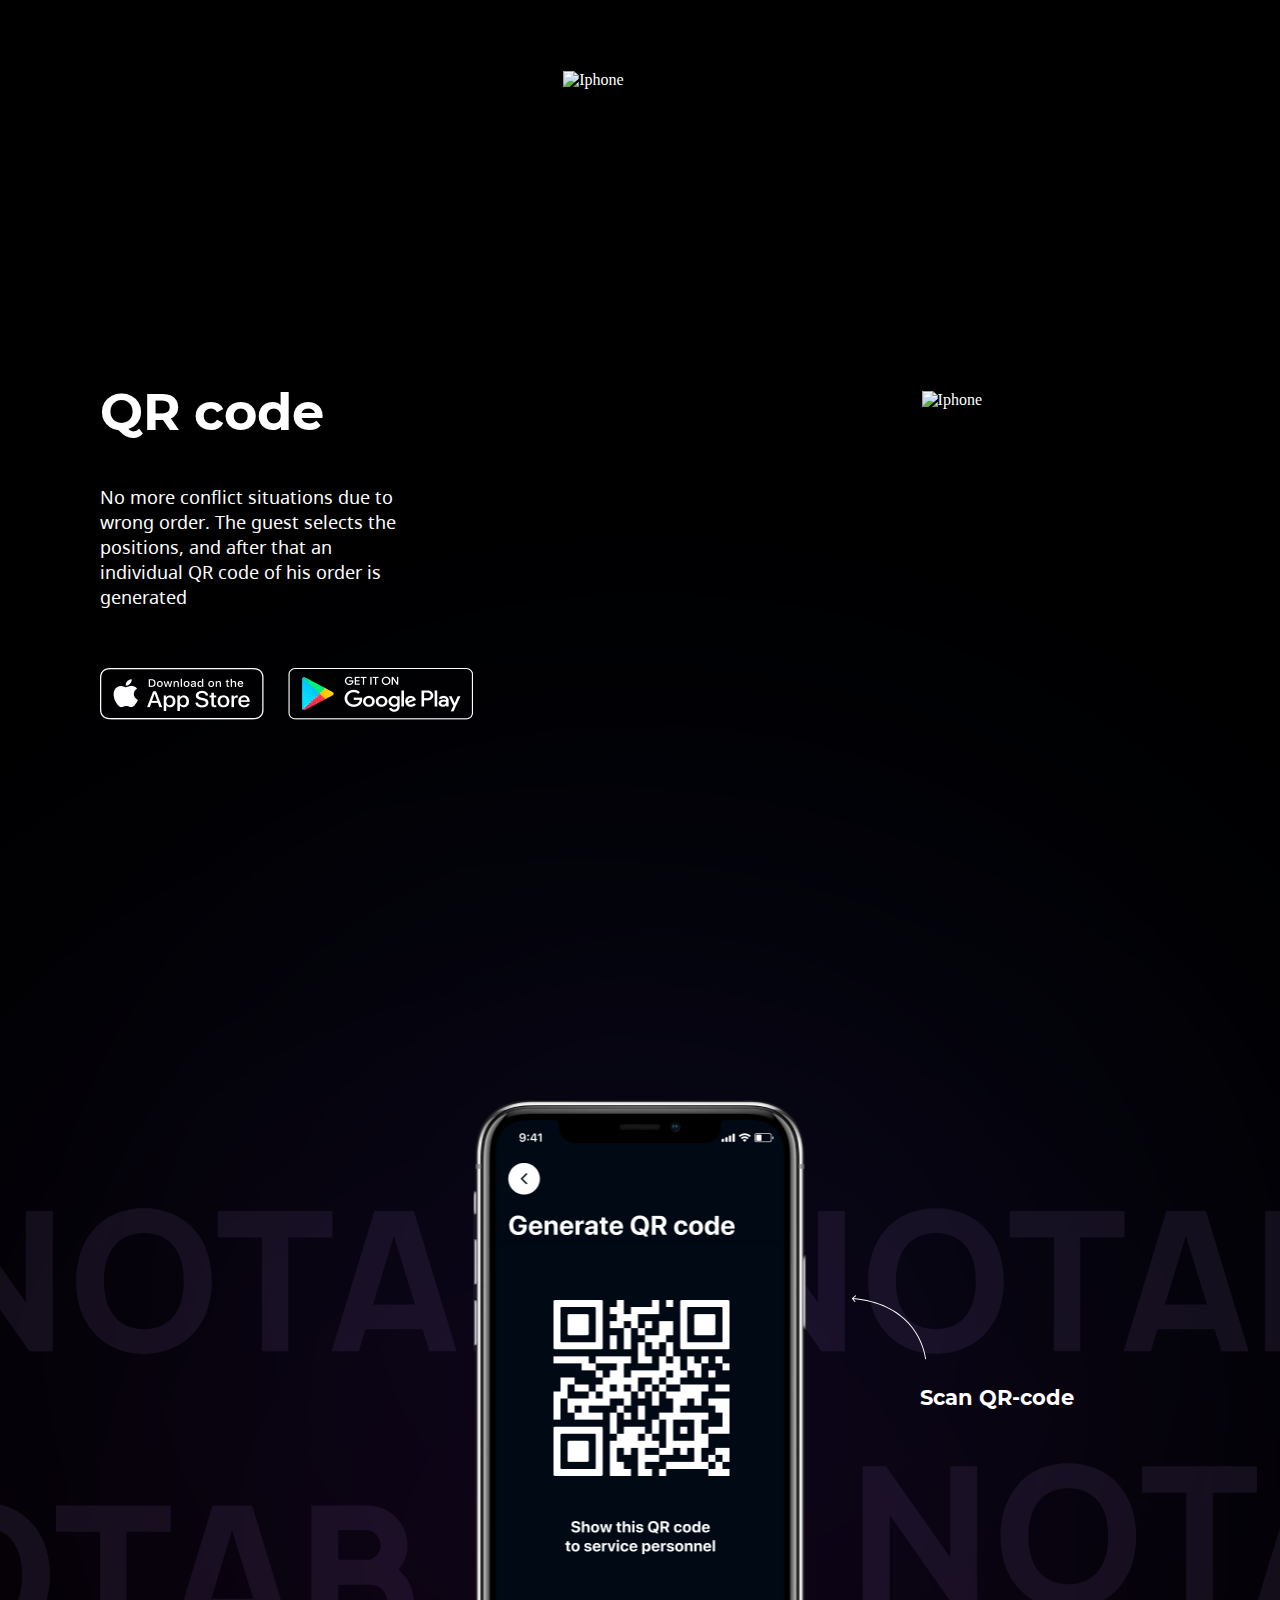
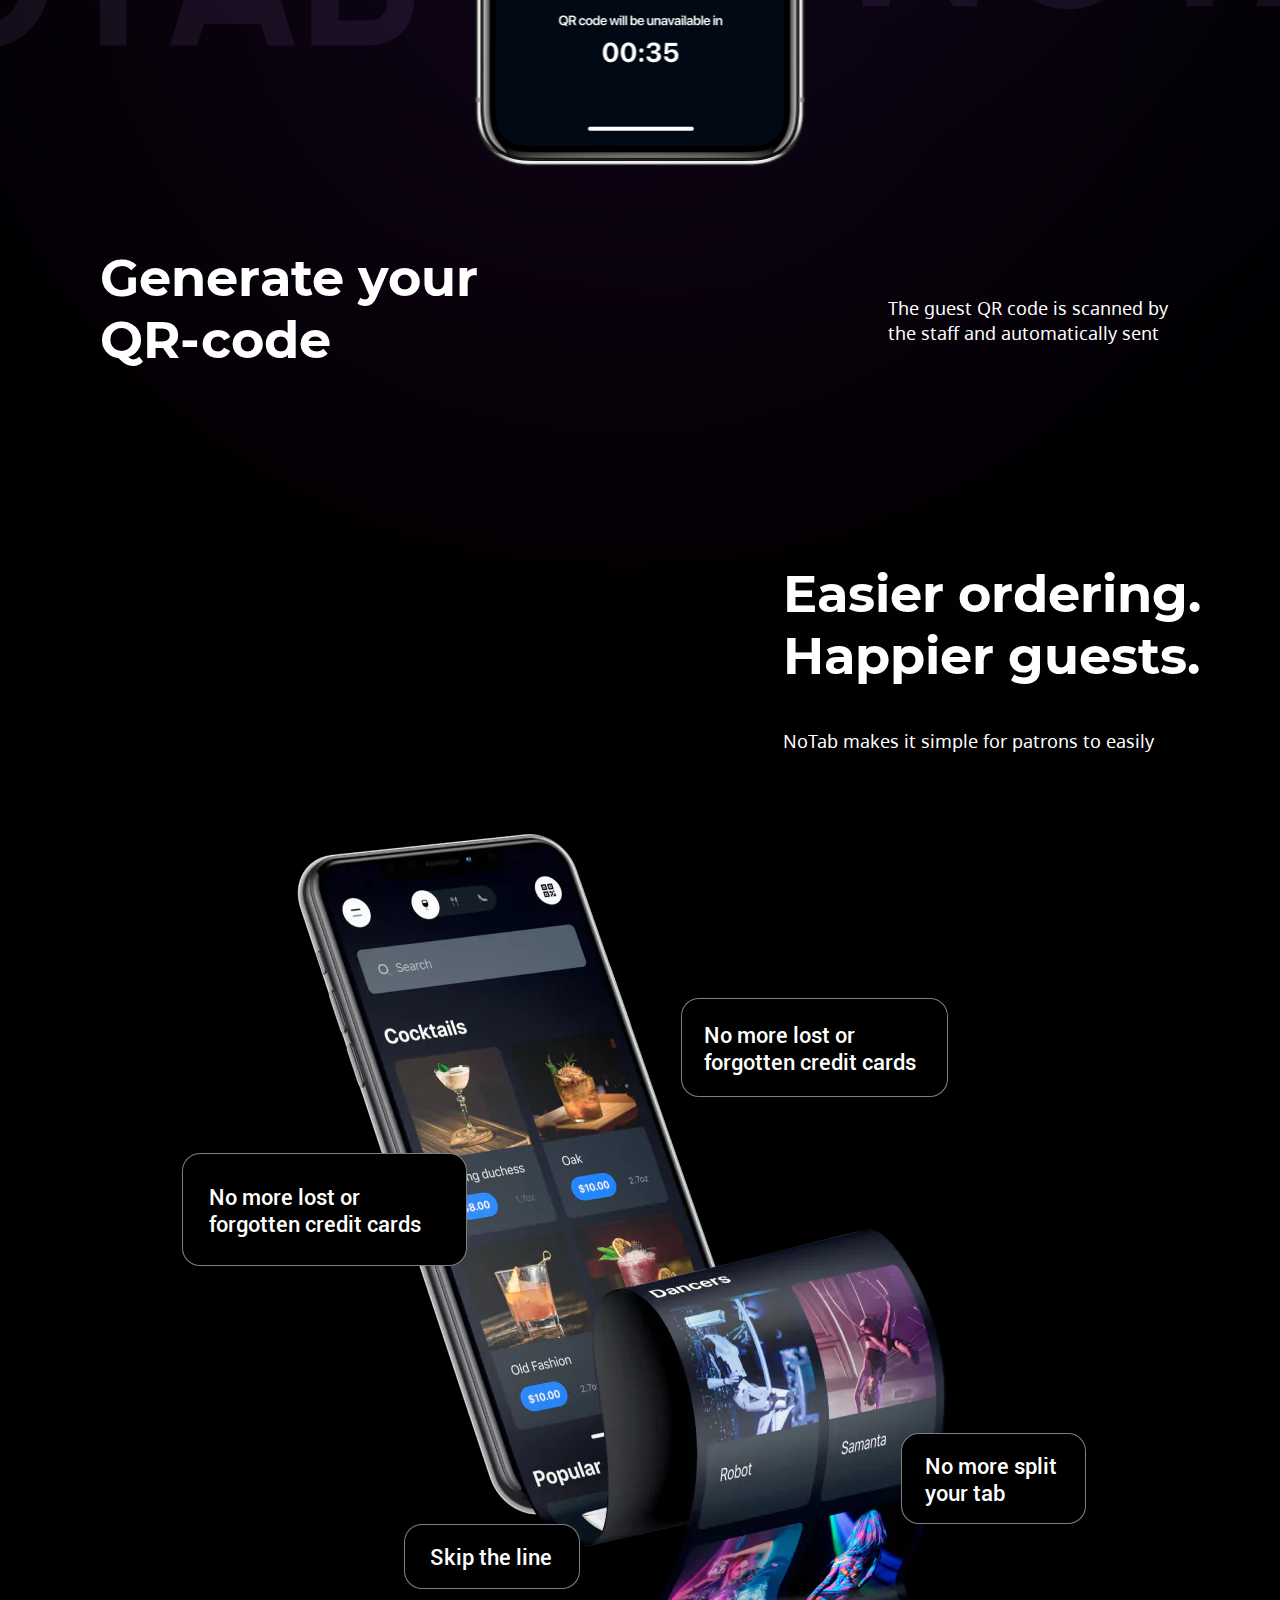
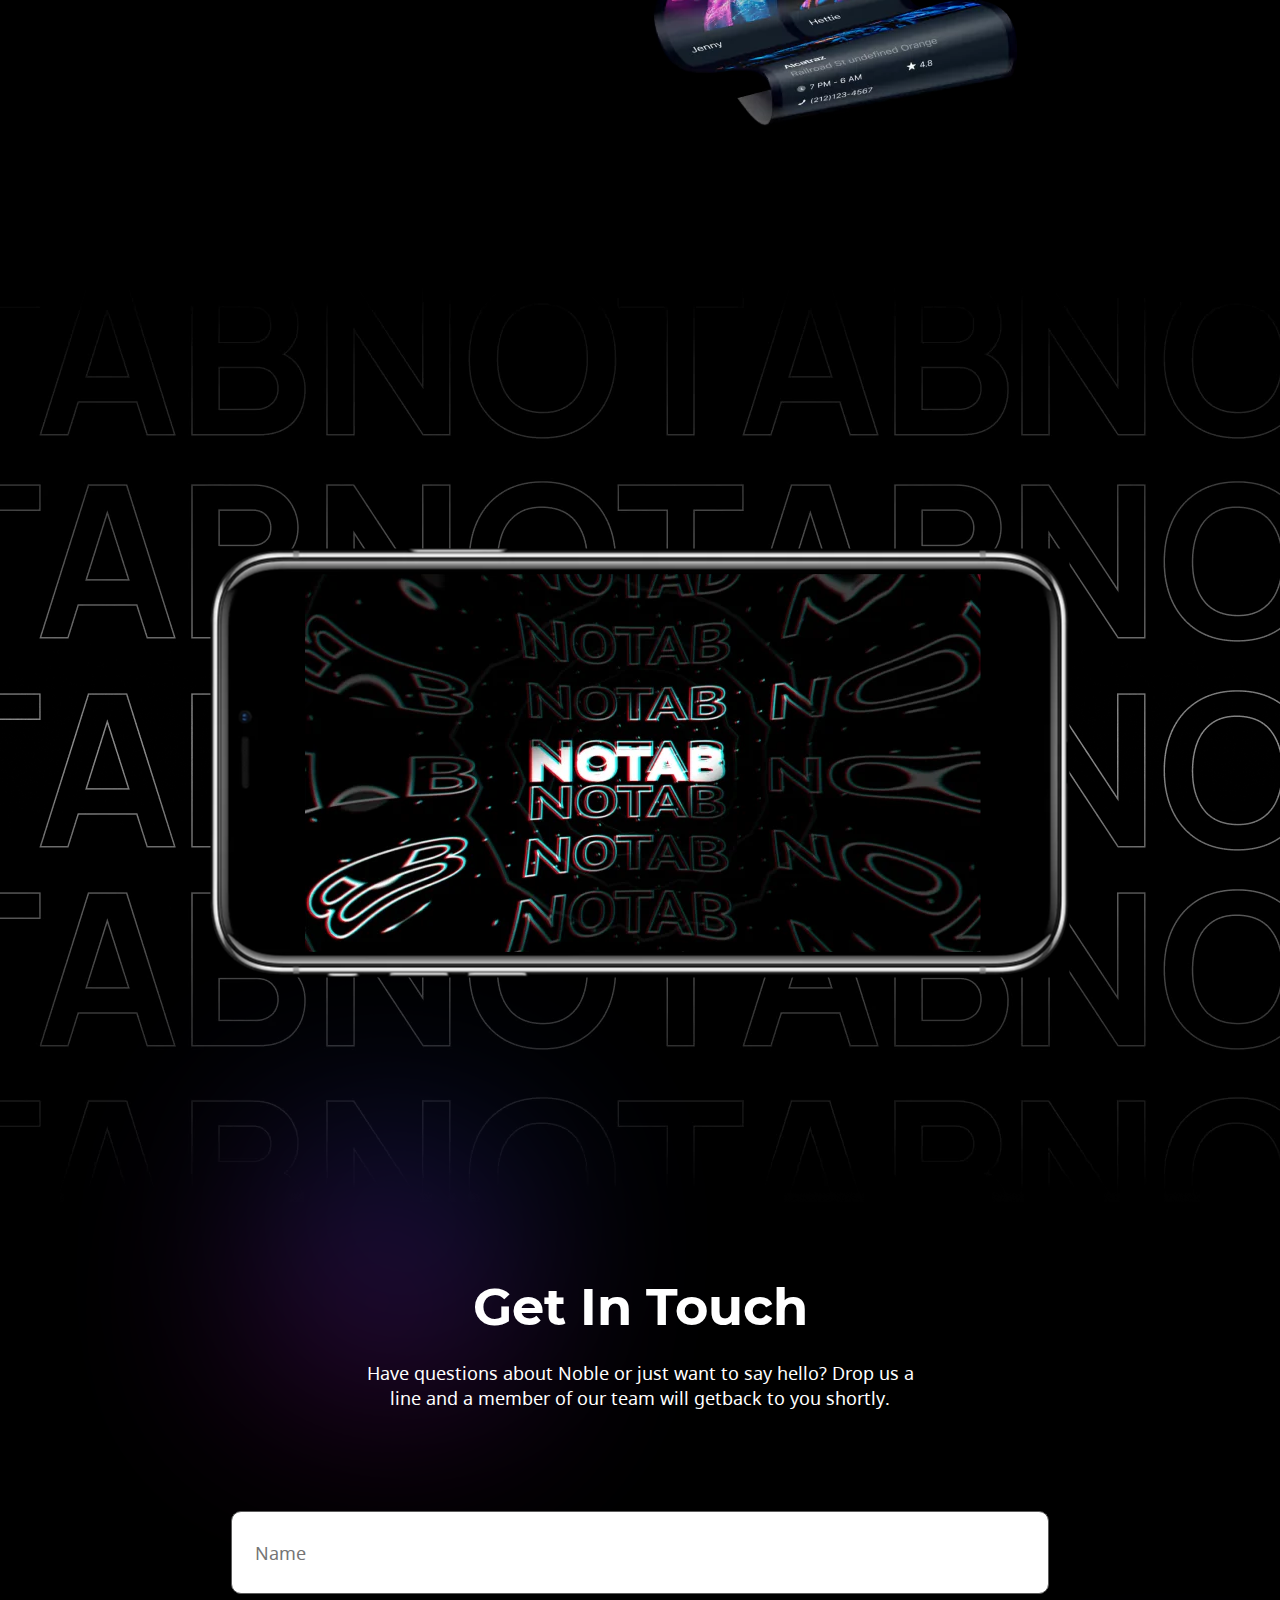
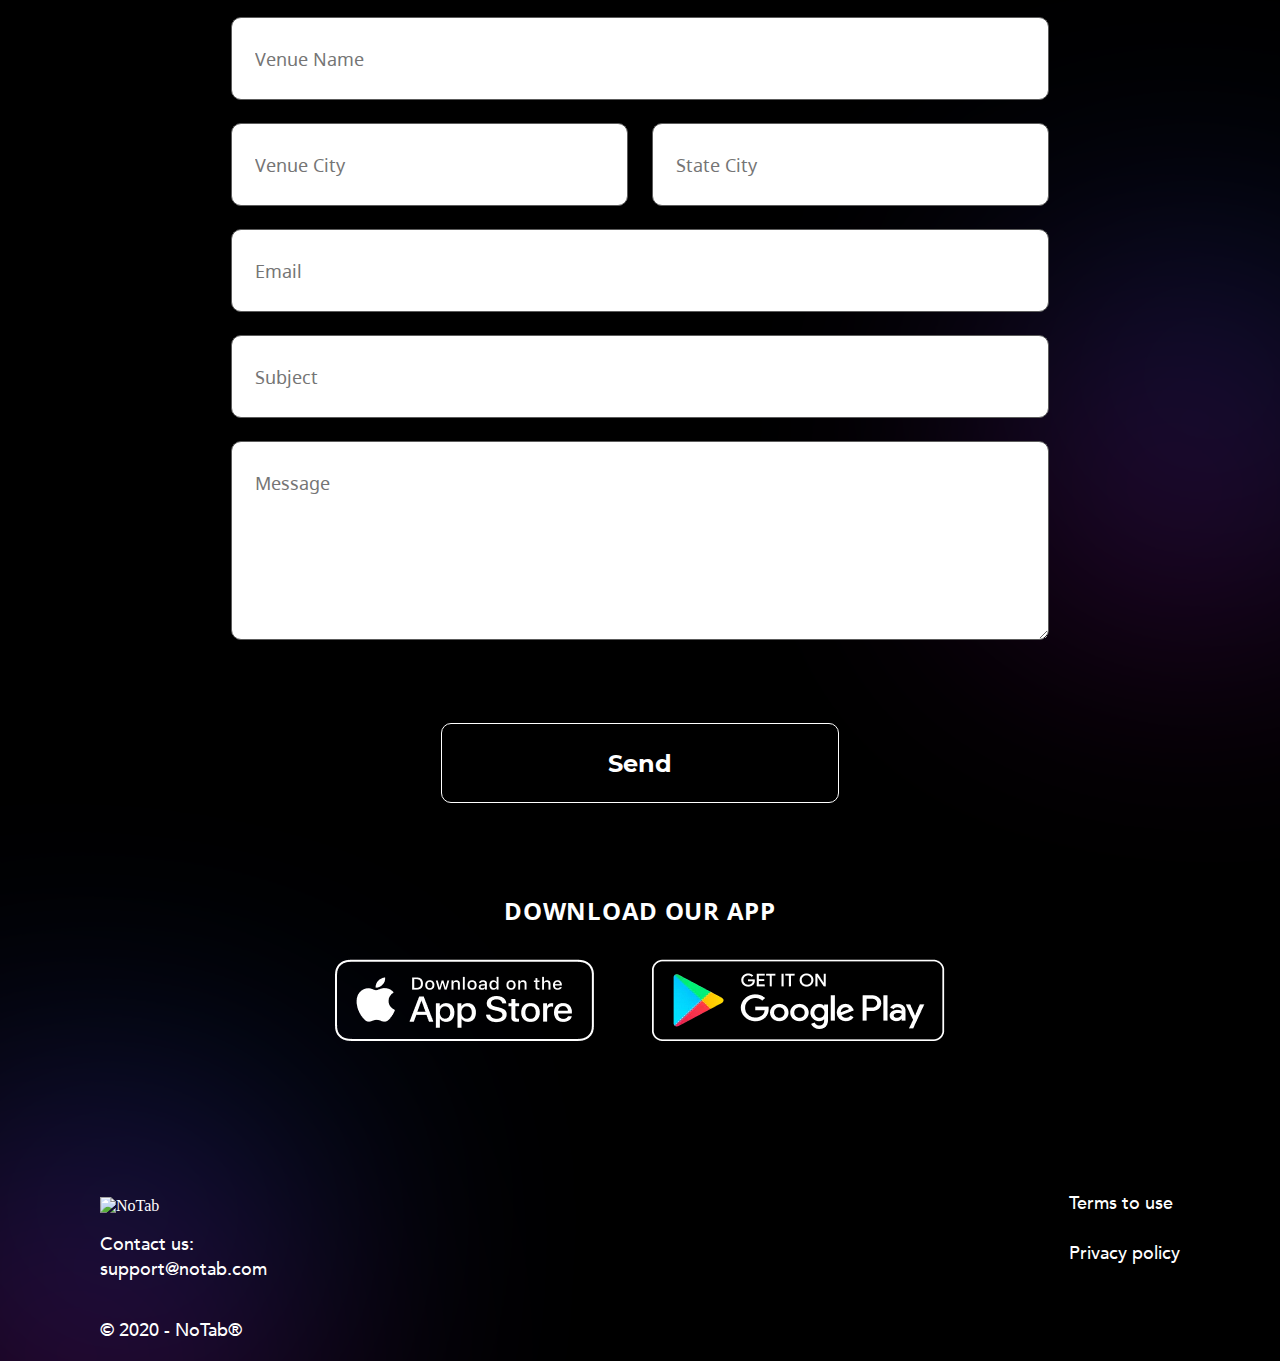
==== commit 5c112d81: "Login logo" ====
--- a/Index.html
+++ b/Index.html
@@ -26,7 +26,7 @@
           <div class="header__login">
             <img
               class="header__login-logo"
-              src="./copy-landing-page/blocks/header/login-logo.svg"
+              src="./copy-landing-page/img/login.svg"
               alt="Login Icon"
             />
             <a class="header__login-link" href="#">Login</a>            
